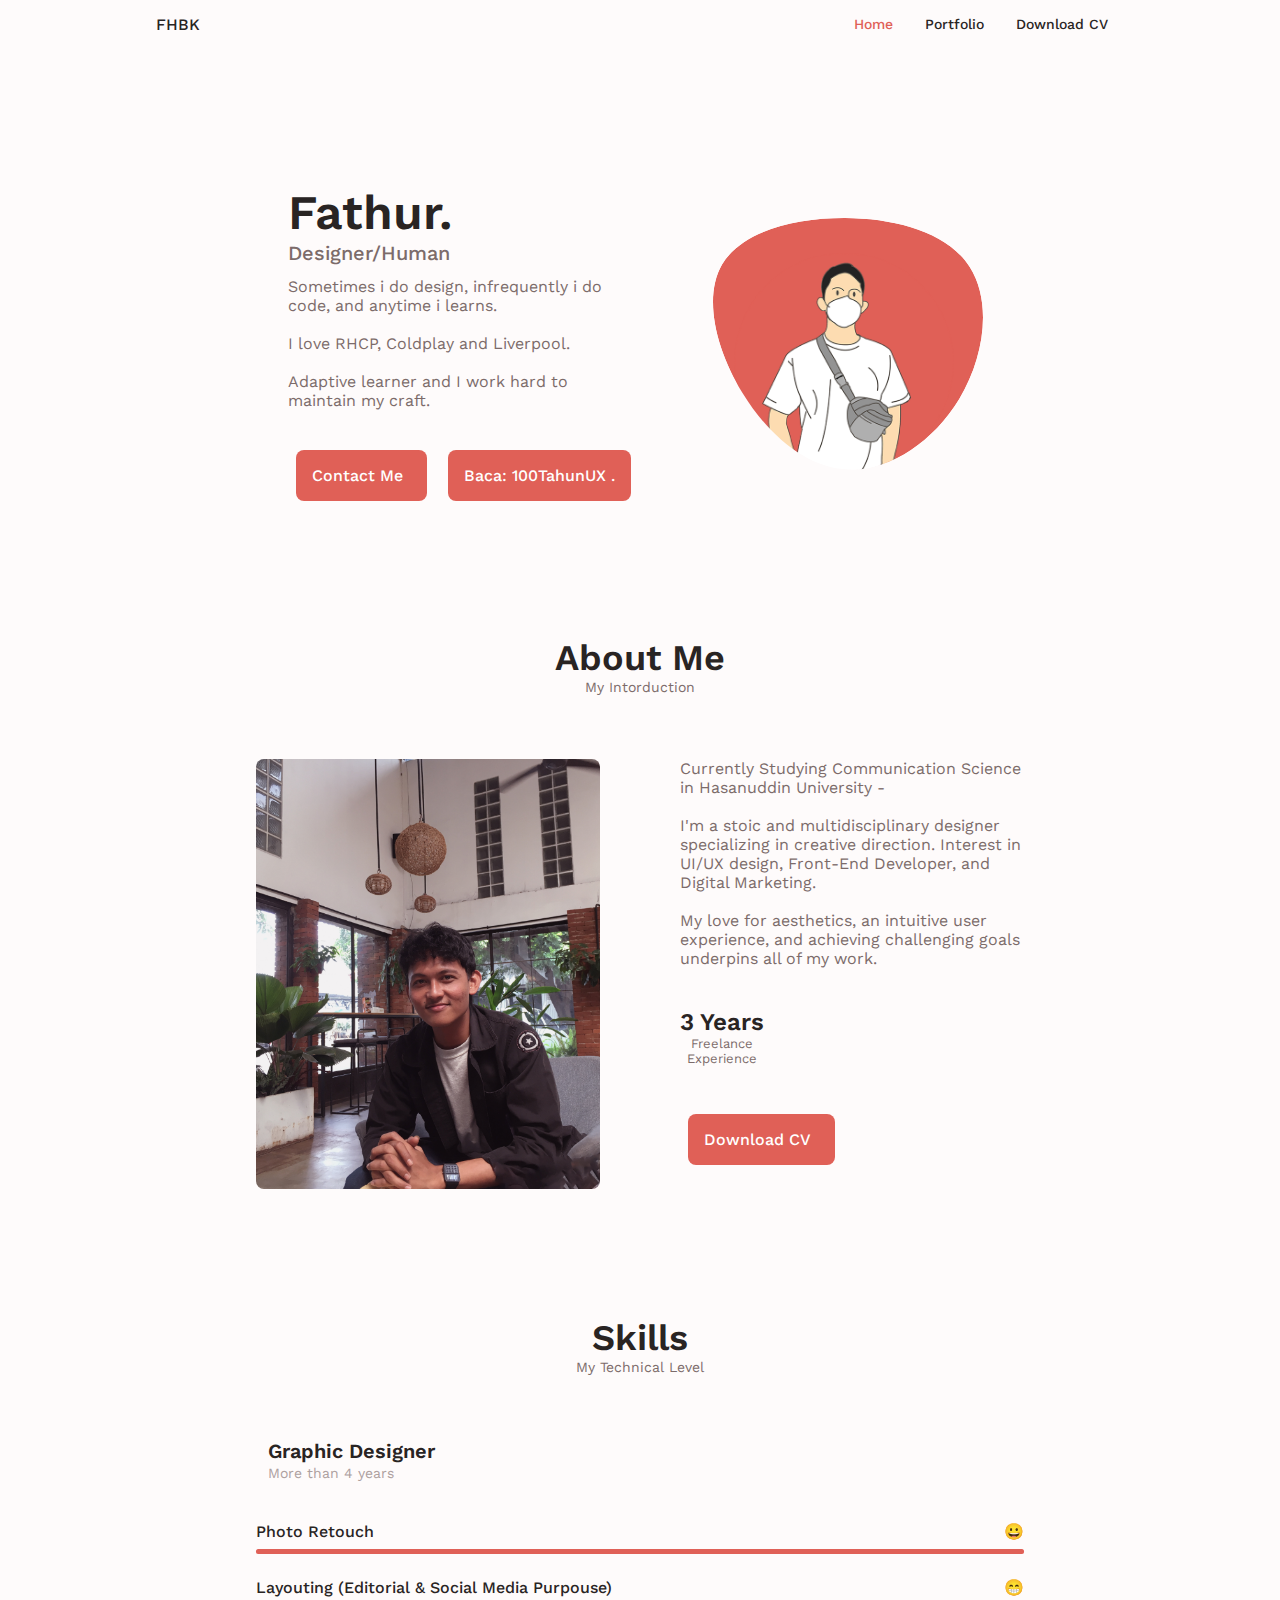
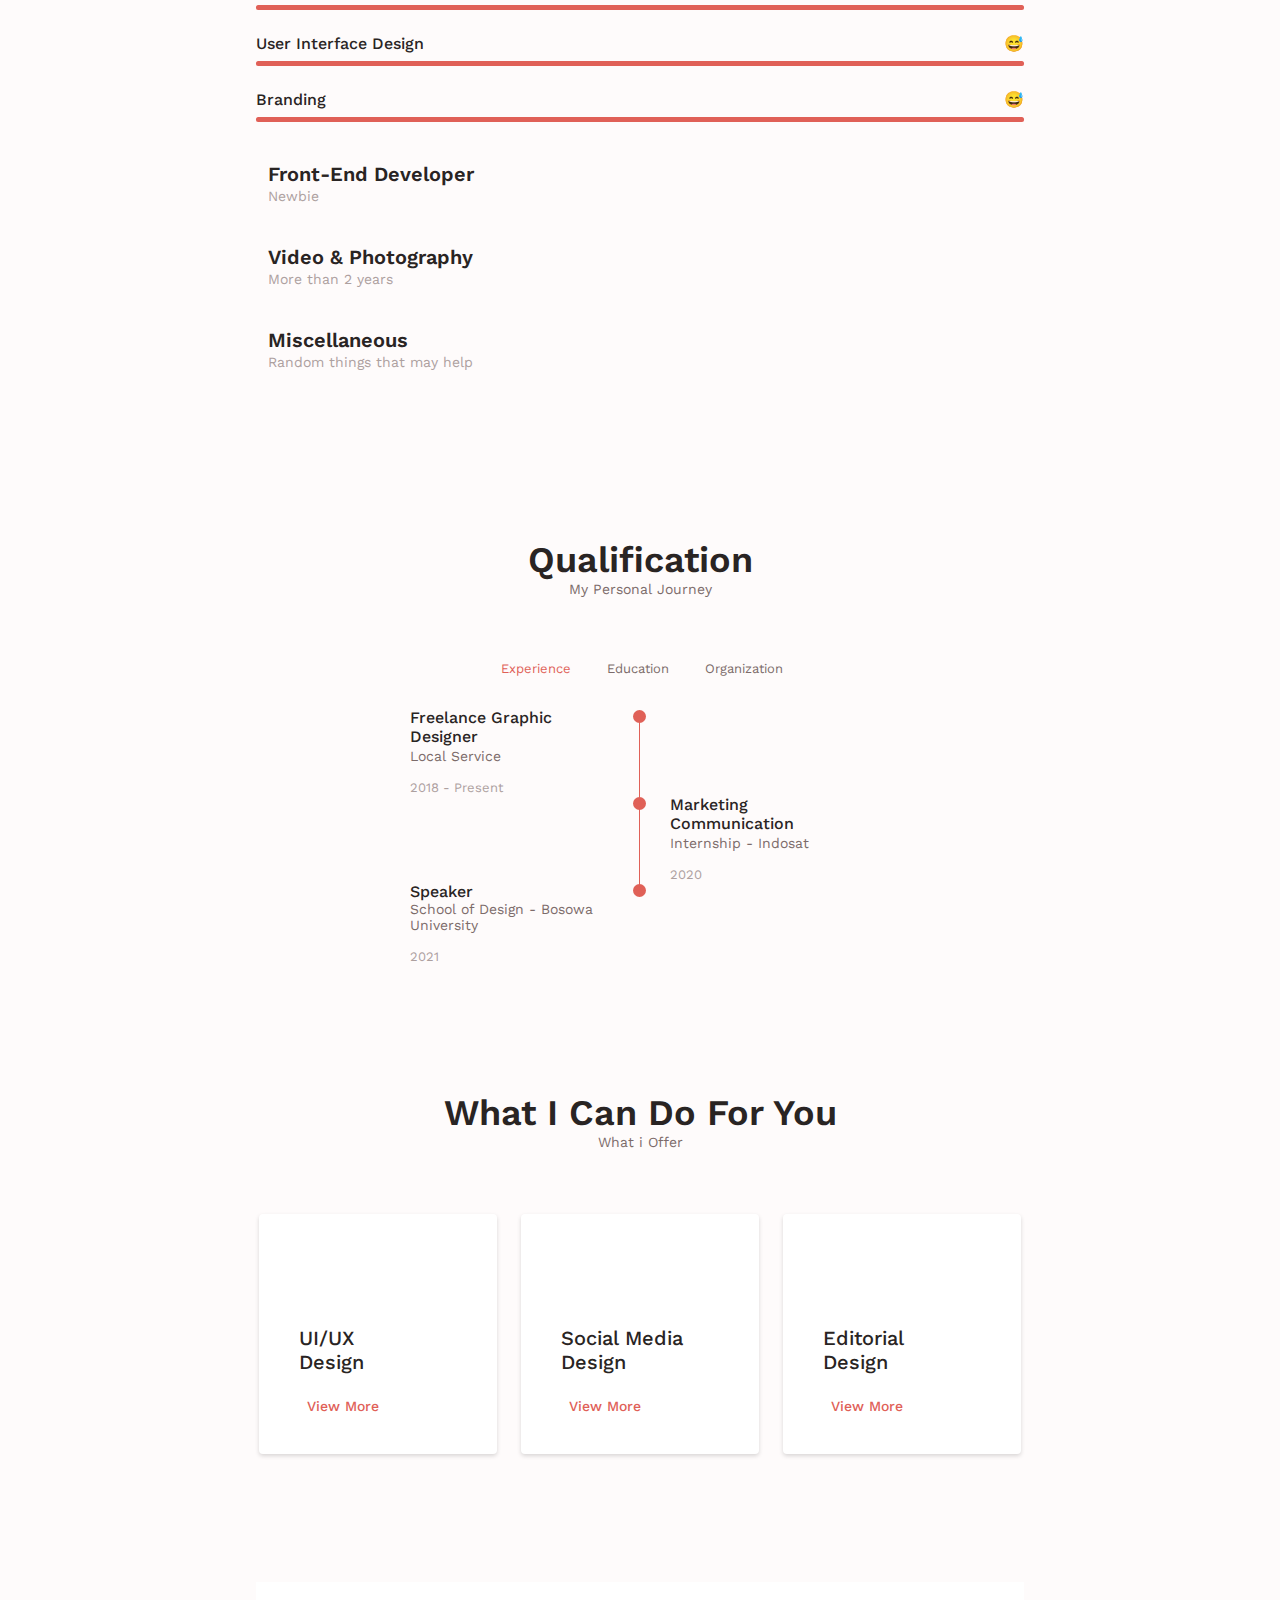
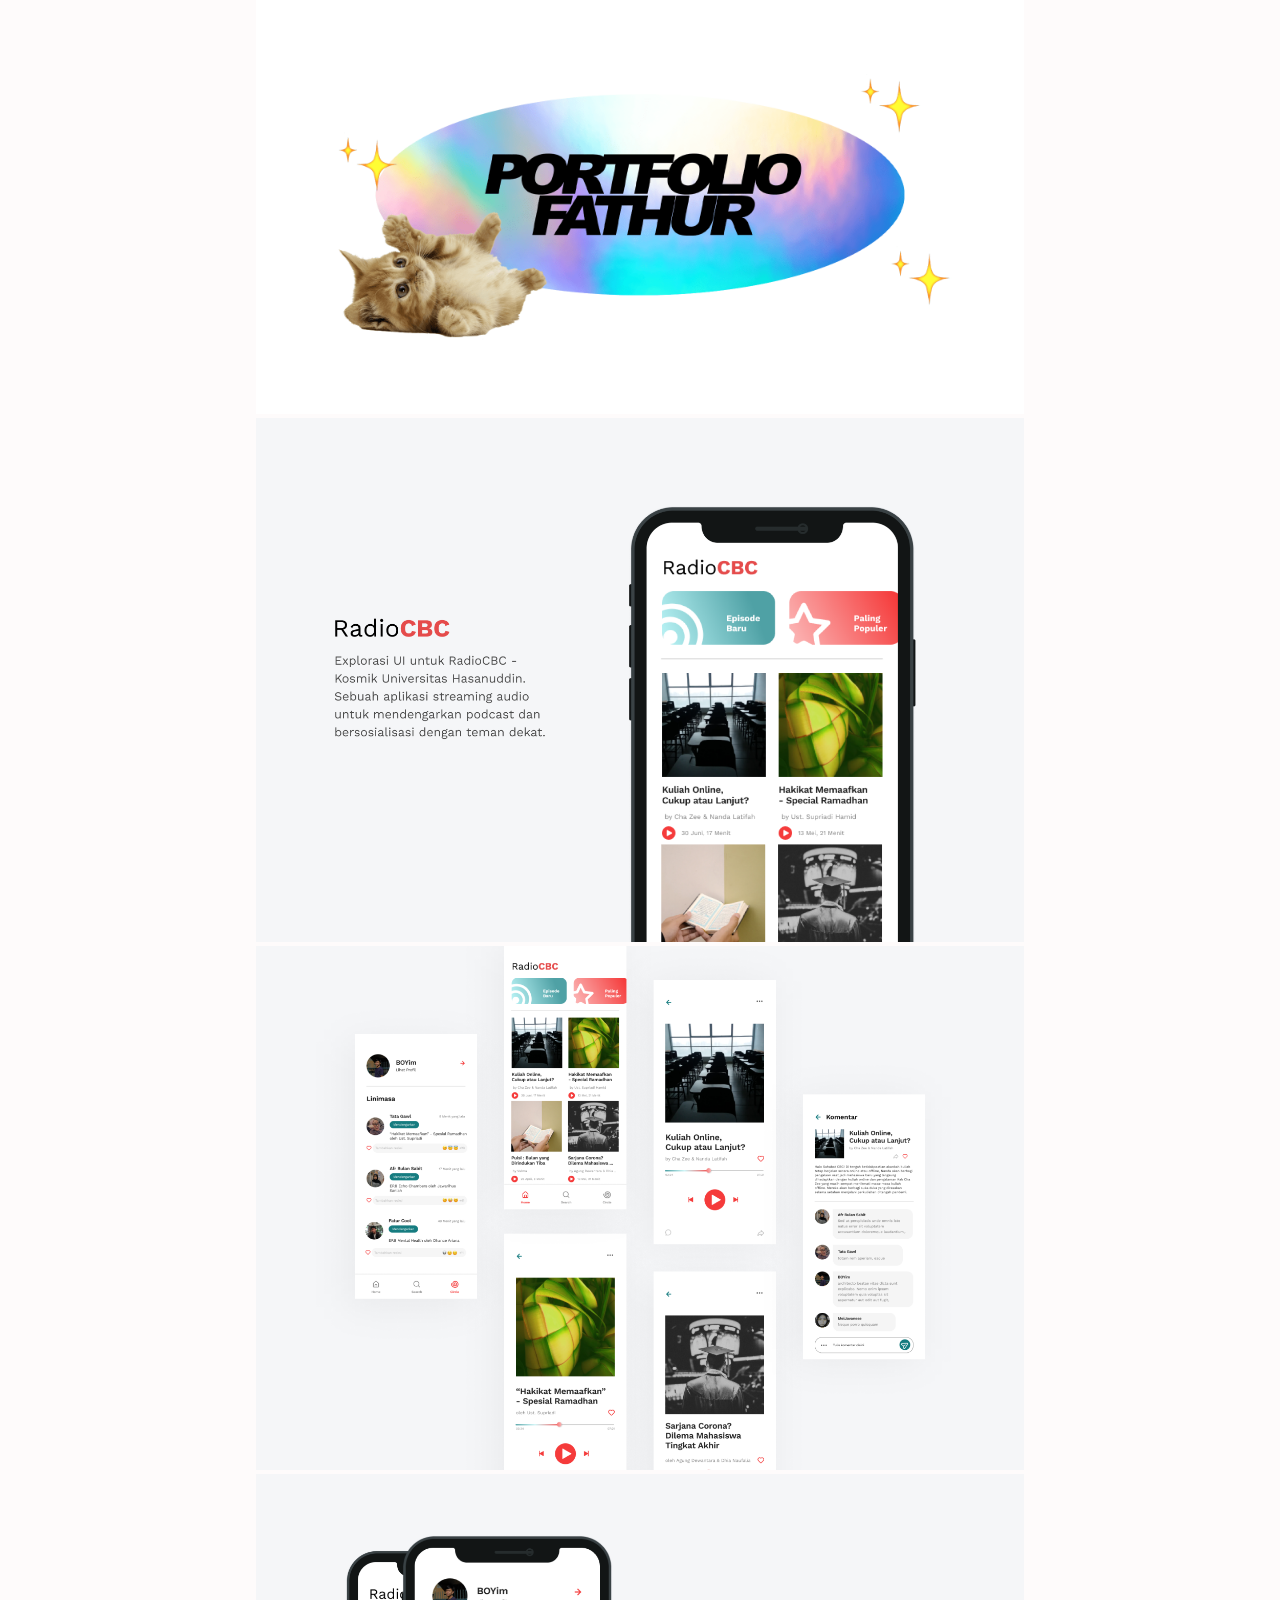
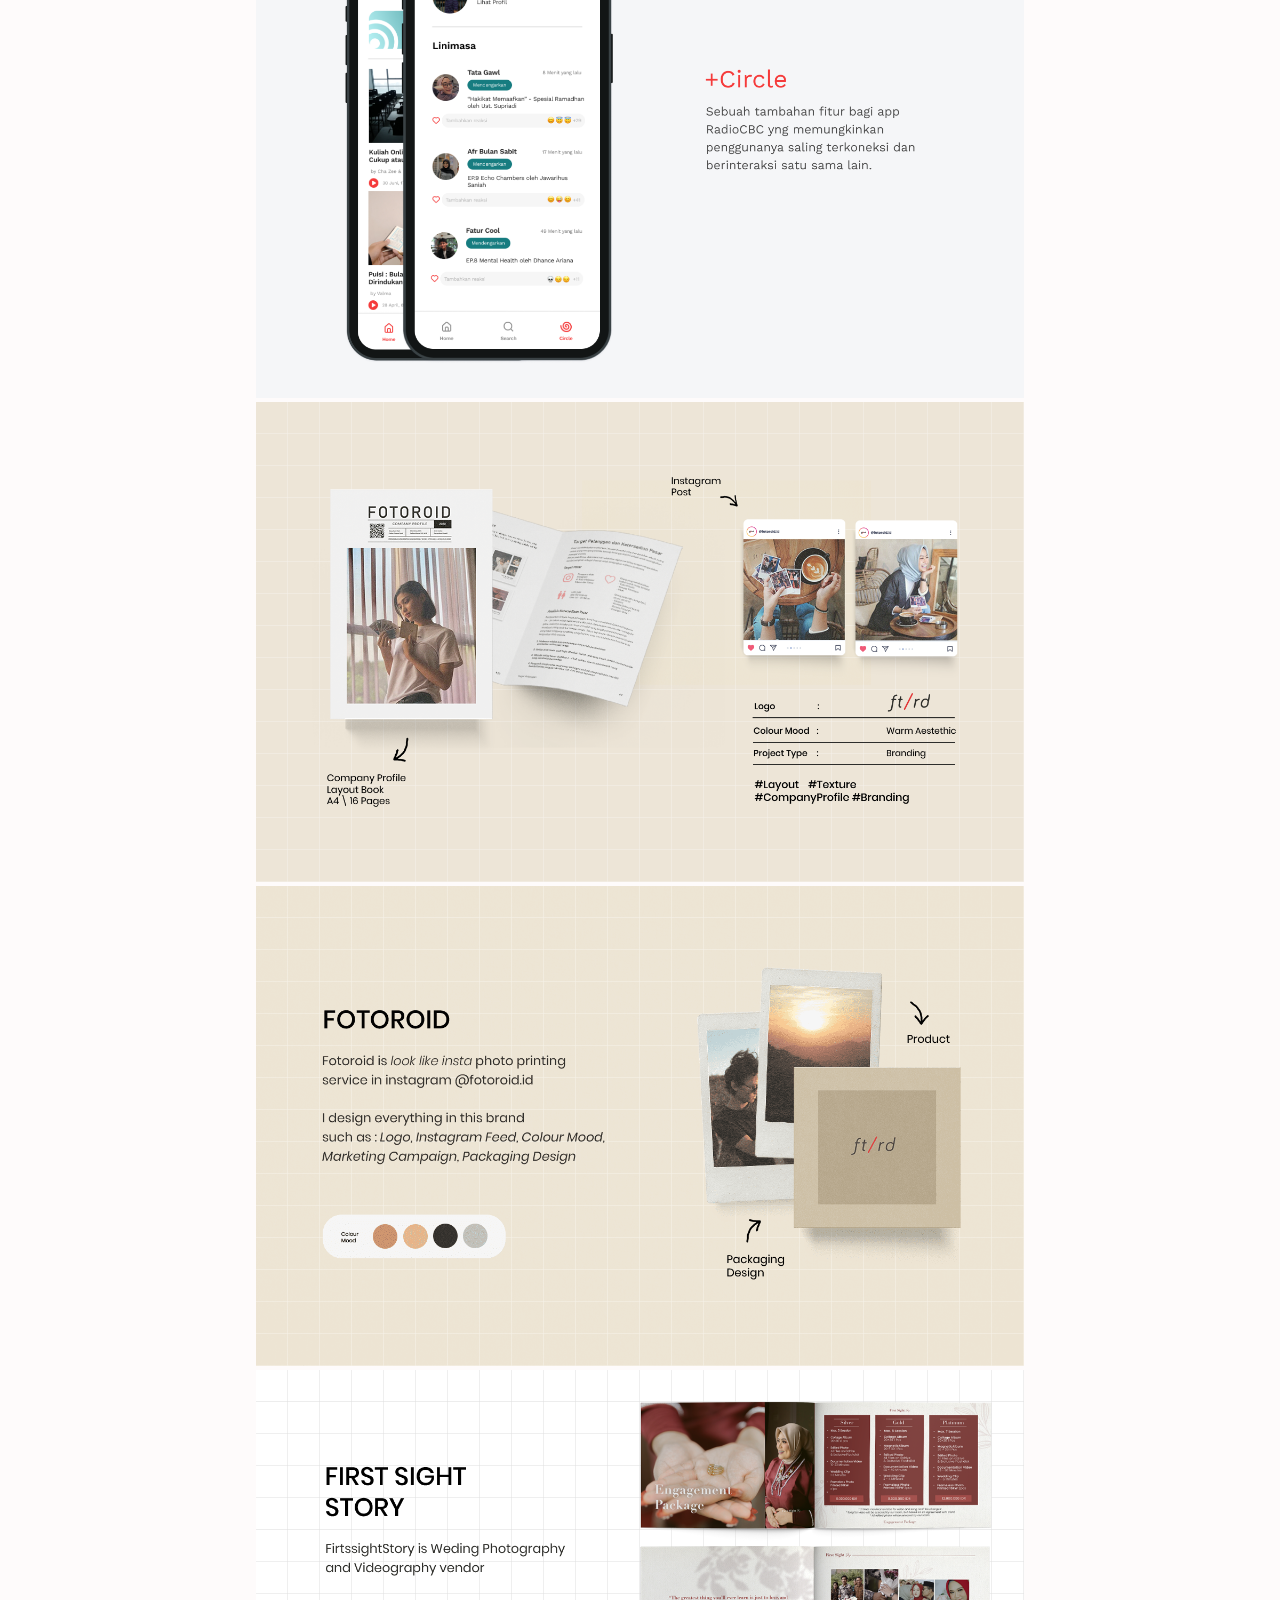
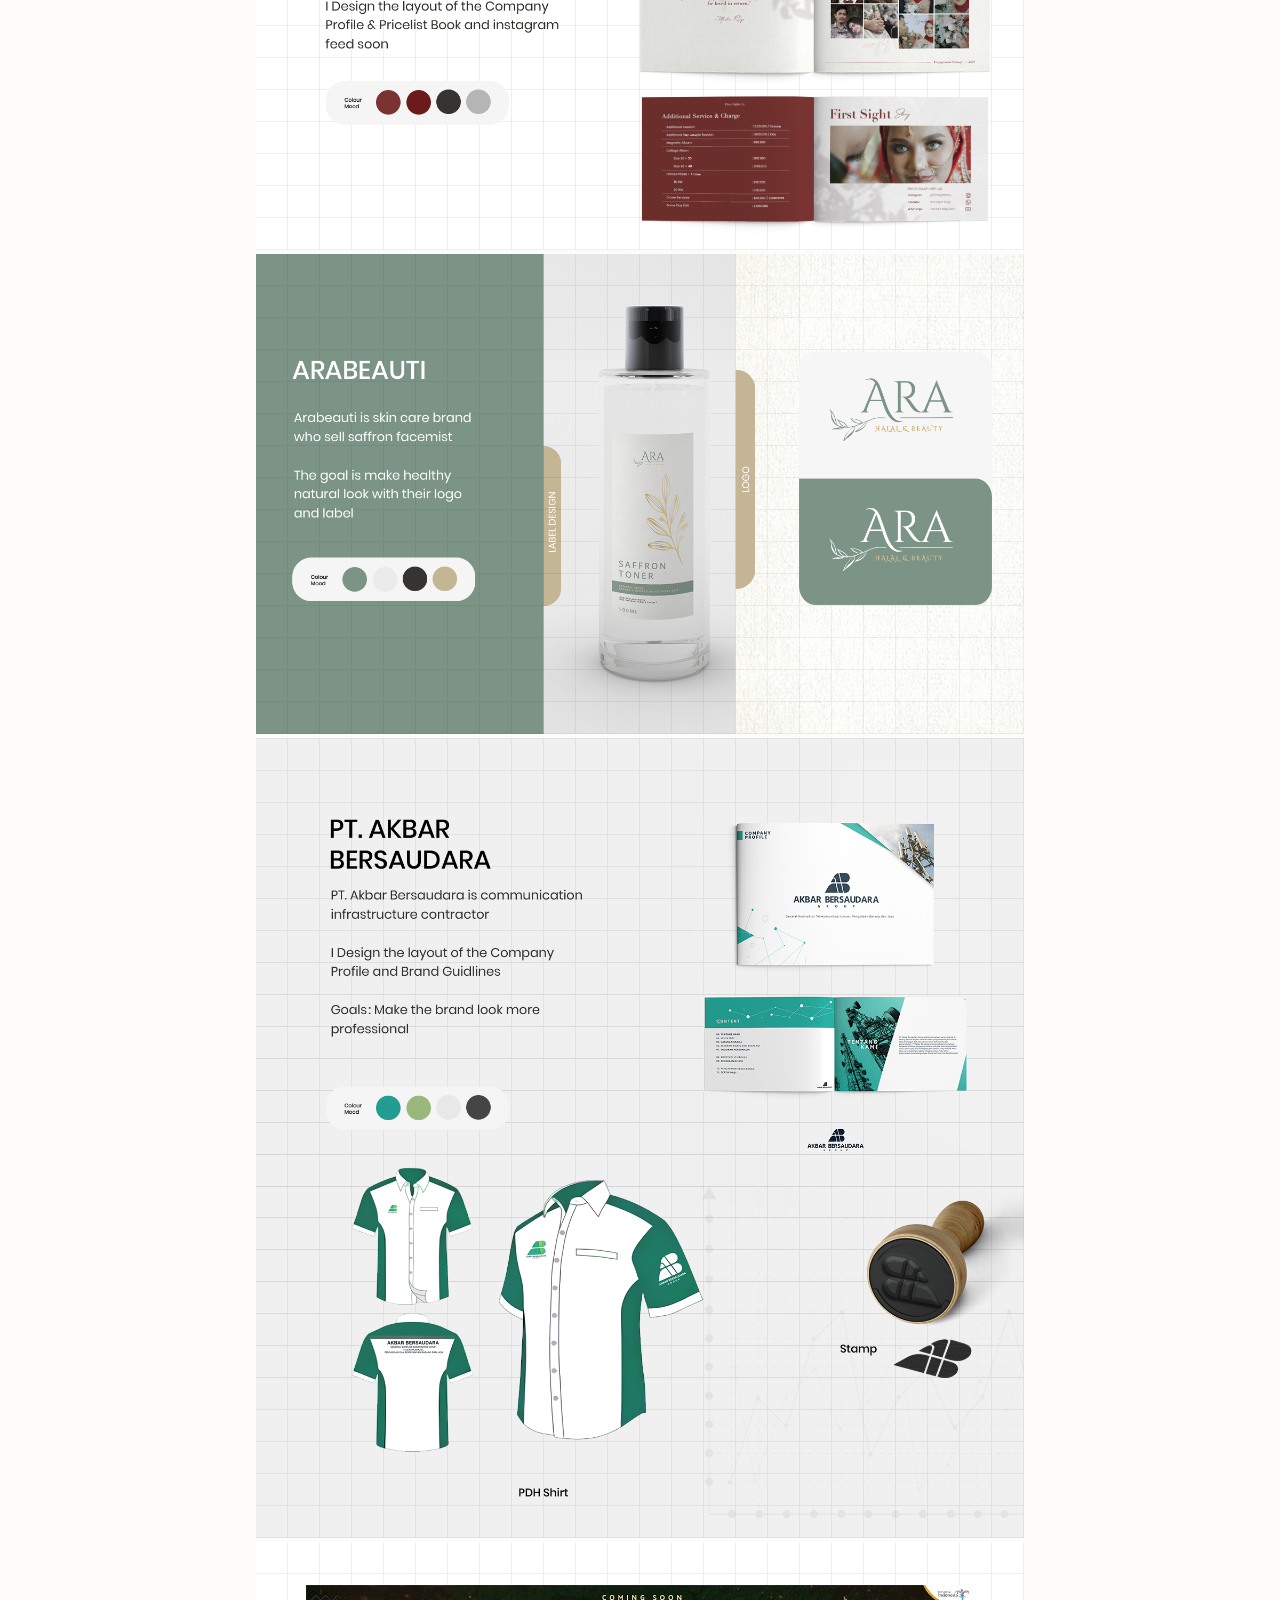
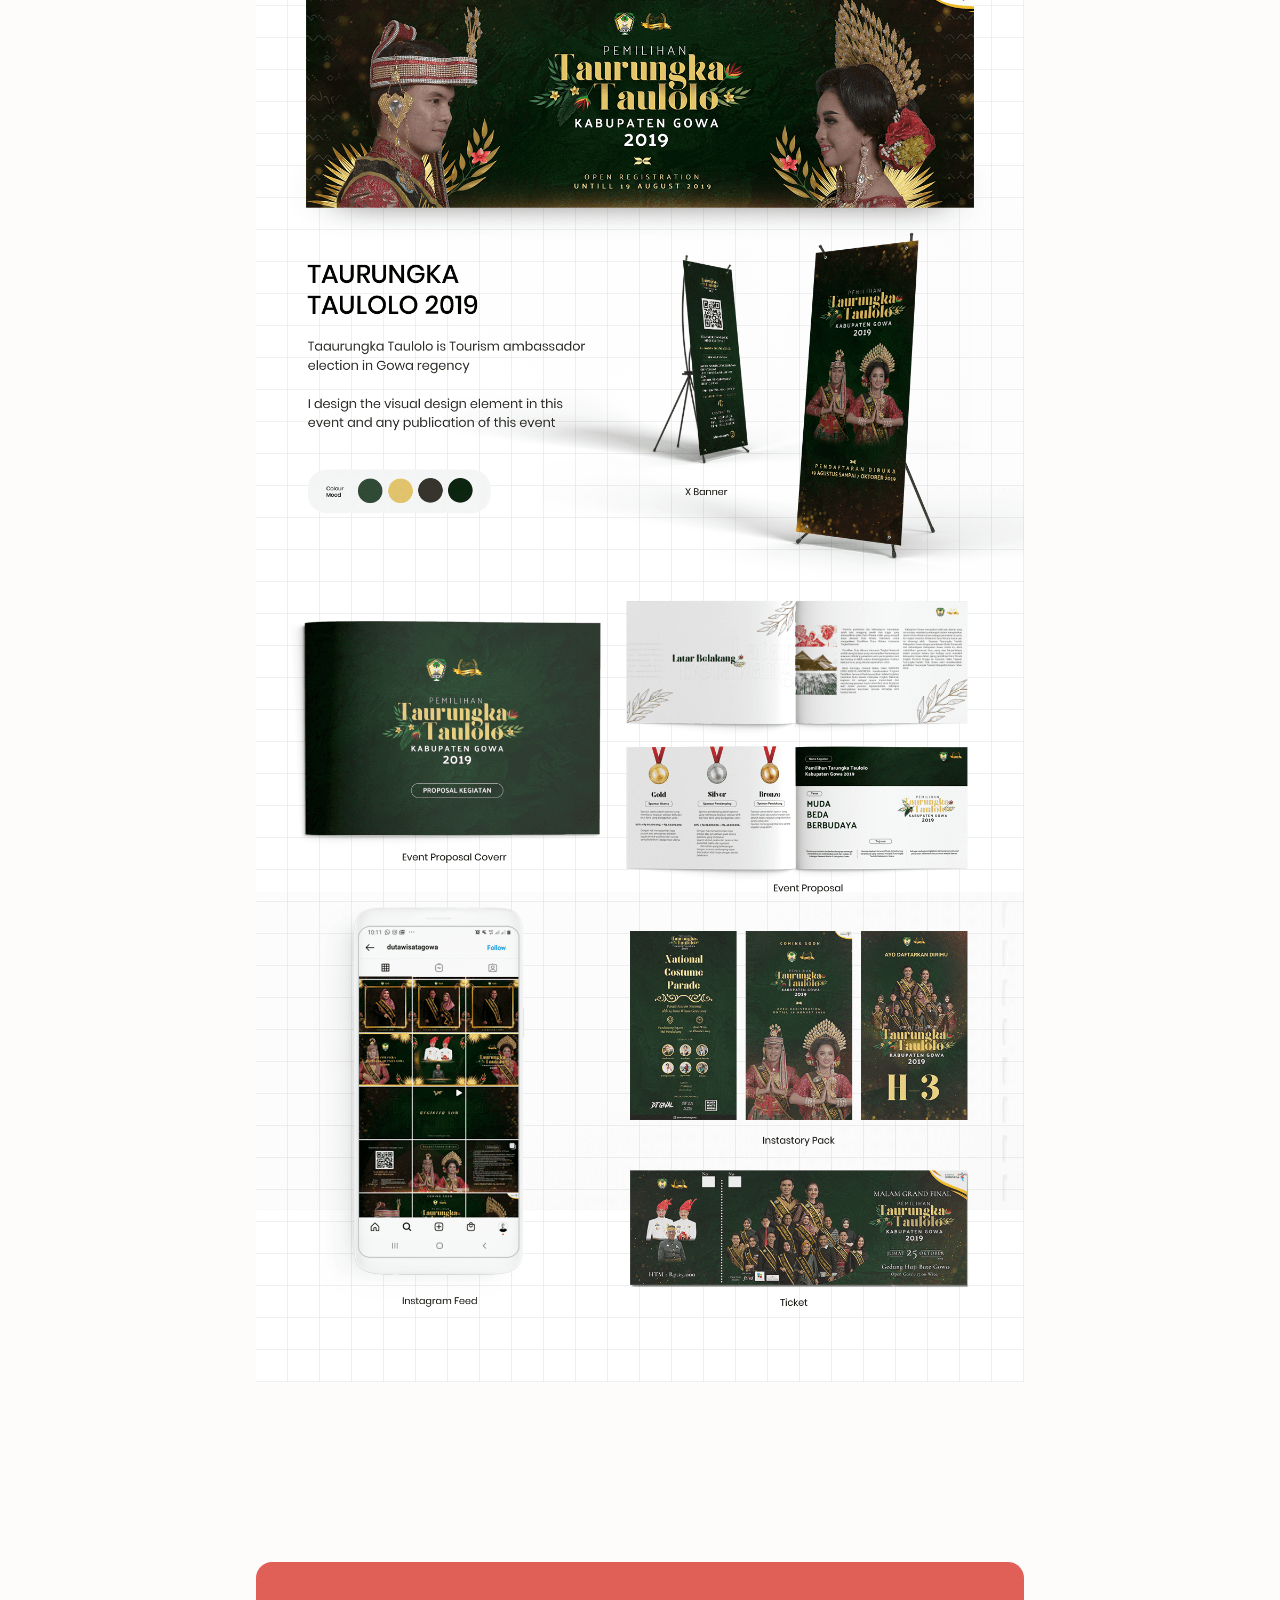
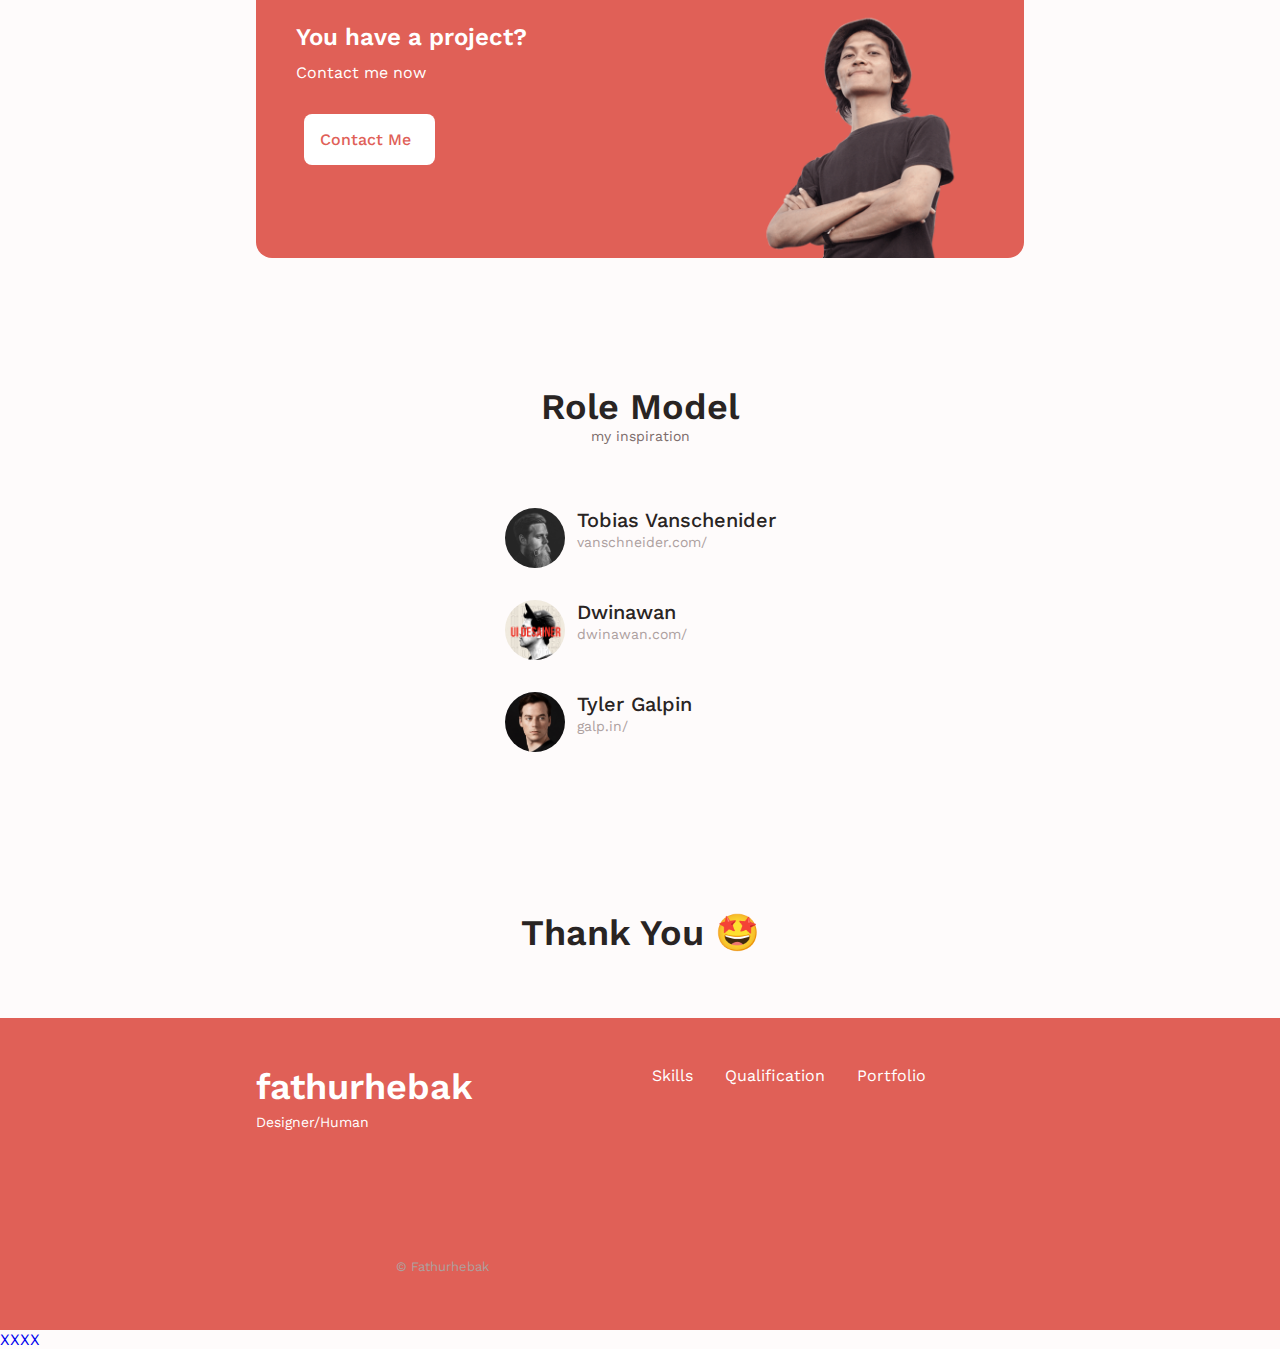
==== index.html @ 89d6dca4 "Update index.html" ====
<!DOCTYPE html>
    <html lang="en">
    <head>
        <meta charset="UTF-8">
        <meta name="viewport" content="width=device-width, initial-scale=1.0">
        <link rel="stylesheet" href="https://unicons.iconscout.com/release/v4.0.0/css/line.css">   
        <link rel="icon" href="assets/img/ico.png">
        <link rel="stylesheet" href="assets/css/styles.css">

        <title>fathur.</title>

        
    </head>
    <body>
        <header class="header" id="header">
            <nav class="nav container">
                <a href="#" class="nav__logo">FHBK</a>

                <div class="nav__menu" id="nav-menu">
                    <ul class="nav__list grid">
                        <li class="nav__item">
                            <a href="#home" class="nav__link active-link">
                                <i class="uil uil-estate nav__icon"></i> 
                                Home
                            </a>
                        </li>
                        <li class="nav__item">
                            <a href="#portfolio2" class="nav__link">
                                <i class="uil uil-user nav__icon"></i>
                                Portfolio
                            </a>
                        </li>

                       
                        <li class="nav__item">
                            <a download="" href="assets/pdf/CV-FathurFirmanSyeh-Designer.pdf" class="nav__link">
                                <i class="uil uil-file-alt nav__icon"></i>
                                Download CV
                            </a>
                        </li>
                     
                    </ul>
                    <i class="uil uil-times nav__close" id="nav-close"></i>
                </div>
                <div class="nav__btns">
                    <!-- Theme Change Button -->
                    <i class="uil uil-moon change-theme" id="theme-button"></i>

                <div class="nav__toggle" id="nav-toggle">
                    <i class="uil uil-apps"></i>
                </div>
            </div>
            </nav>
        </header>

        <!--==================== MAIN ====================-->
        <main class="main">
            <!--==================== HOME ====================-->
            <section class="home section" id="home">
                <div class="home__container container grid">
                    <div class="home__content grid"> 
                        <div class="home__social">
                        <a href="https://www.instagram.com/fathurhbk/" target="_blank" class="home__social-icon">
                            <i class="uil uil-instagram"></i>

                        </a>

                        <a href="https://wasap.at/XheZH1" target="_blank" class="home__social-icon">
                            <i class="uil uil-whatsapp"></i>
                        </a>

                        <a href="https://www.behance.net/fathurhebak" target="_blank" class="home__social-icon">
                            <i class="uil uil-behance"></i>
                        </a>

                        </div>
                

                        <div class="home__img">
                        <svg class="home__blob" viewBox="0 0 200 187" xmlns="http://www.w3.org/2000/svg" xmlns:xlink="http://www.w3.org/1999/xlink">
                            <mask id="mask0" mask-type="alpha">
                                <path d="M190.312 36.4879C206.582 62.1187 201.309 102.826 182.328 134.186C163.346 165.547 
                                130.807 187.559 100.226 186.353C69.6454 185.297 41.0228 161.023 21.7403 129.362C2.45775 
                                97.8511 -7.48481 59.1033 6.67581 34.5279C20.9871 10.1032 59.7028 -0.149132 97.9666 
                                0.00163737C136.23 0.303176 174.193 10.857 190.312 36.4879Z"/>
                            </mask>
                            <g mask="url(#mask0)">
                                <path d="M190.312 36.4879C206.582 62.1187 201.309 102.826 182.328 134.186C163.346 
                                165.547 130.807 187.559 100.226 186.353C69.6454 185.297 41.0228 161.023 21.7403 
                                129.362C2.45775 97.8511 -7.48481 59.1033 6.67581 34.5279C20.9871 10.1032 59.7028 
                                -0.149132 97.9666 0.00163737C136.23 0.303176 174.193 10.857 190.312 36.4879Z"/>
                                <image class="home__blob-img" x='12' y='22' xlink:href="assets/img/perfil.png"/>
                            </g>

                            
                        </svg>

                
                        
                        </div>

                    <div class="home__data">
                        <h1 class="home__title">Fathur.</h1>
                        <h3 class="home__subtitle">Designer/Human
                        
                        </h3>
                        <p class="home__description">
                            Sometimes i do design, infrequently i do code, and anytime i learns.
                            <br> <br> I love RHCP, Coldplay and Liverpool.
                           <br> <br> Adaptive learner and I work hard to maintain my craft. 
                        </p>
                        <a href="https://wasap.at/XheZH1" target="_blank" class="button button--flex">
                           Contact Me  <i class="uil uil-message button__icon"></i>
                        </a>
                        <a href="100TahunUX.html" target="_blank" class="button button--flex">
                            Baca: 100TahunUX  .<i class="uil uil-book-open"></i>
                         </a>
                    </div>

                    <div class="home__scroll">
                        <a href="#about" class="home__scroll-button button--flex">
                            <i class="uil uil-mouse-alt home__scroll-scroll-mouse"></i>
                            <span class="home__scroll-name">Scroll Down</span>
                            <i class="uil uil-arrow-down home__scroll-arrow"></i>
                        </a>
                    </div>

                </div>
                </div>
            </section>

            <!--==================== ABOUT ====================-->
            <section class="about section" id="about">
                <h2 class="section__title">About Me</h2>
                <span class="section__subtitle">My Intorduction</span>
<div class="about__container container grid">
    <img src="assets/img/about.jpg" alt="" class="about__img">

    <div class="about__data">
        <p class="about__description">Currently Studying Communication Science in Hasanuddin University
            - <br><br>
            I'm a stoic and multidisciplinary designer specializing in creative direction. Interest in UI/UX design, Front-End Developer, and Digital Marketing. 
              <br>  <br>My love for aesthetics, an intuitive user experience, and achieving challenging goals underpins all of my work.
        </p>
    <div class="about__info">
        <div>
            <span class="about__info-title">3 Years</span>
            <span class="about__info-name">Freelance <br> Experience</span>
        </div>

        
       

    </div>

    <div class="about__buttons">
        <a download="" href="assets/pdf/CV-FathurFirmanSyeh-Designer.Pdf" class="button button--flex">
        Download CV <i class="uil uil-download-alt button__icon"></i>
        </a>
    </div>
    
    </div> 
</div>
        
            </section>

            <!--==================== SKILLS ====================-->
            <section class="skills section" id="skills">
                <h2 class="section__title">Skills</h2>
                <span class="section__subtitle">My Technical Level</span>
                
                <div class="skills__container container grid">
                    <div>
                        <!-- SKIL1 -->
                        <div class="skills__content skills__open">
                            <div class="skills__header">
                                <i class="uil uil-image-edit skills__icon"></i>

                                <div>
                                    <h1 class="skills__title">Graphic Designer</h1>
                                    <span class="skills__subtitle">More than 4 years</span>
                                </div>

                                <i class="uil uil-angle-down skills__arrow"></i>
                            </div>

                            <div class="skills__list grid">
                                <div class="skills__data">
                                    <div class="skills__titles">
                                        <h3 class="skills__name">Photo Retouch</h3>
                                        <span class="skills__number">😀</span>
                                    </div>
                                    <div class="skills__bar">
                                        <span class="skills__percentage skills__html"></span>
                                    </div>
                                </div>

                                <div class="skills__data">
                                    <div class="skills__titles">
                                        <h3 class="skills__name">Layouting (Editorial & Social Media Purpouse)</h3>
                                        <span class="skills__number">😁</span>
                                    </div>
                                    <div class="skills__bar">
                                        <span class="skills__percentage skills__js"></span>
                                    </div>
                                </div>

                                <div class="skills__data">
                                    <div class="skills__titles">
                                        <h3 class="skills__name">User Interface Design</h3>
                                        <span class="skills__number">😅</span>
                                    </div>
                                    <div class="skills__bar">
                                        <span class="skills__percentage skills__react"></span>
                                    </div>
                                </div>

                                <div class="skills__data">
                                    <div class="skills__titles">
                                        <h3 class="skills__name">Branding</h3>
                                        <span class="skills__number">😅</span>
                                    </div>
                                    <div class="skills__bar">
                                        <span class="skills__percentage skills__react"></span>
                                    </div>
                                </div>
                            </div>
                        </div>

                        <!-- SKIL2 -->
                        <div class="skills__content skills__close">
                            <div class="skills__header">
                                <i class="uil uil-brackets-curly skills__icon"></i>

                                <div>
                                    <h1 class="skills__title">Front-End Developer</h1>
                                    <span class="skills__subtitle">Newbie</span>
                                </div>

                                <i class="uil uil-angle-down skills__arrow"></i>
                            </div>

                            <div class="skills__list grid">
                                <div class="skills__data">
                                    <div class="skills__titles">
                                        <h3 class="skills__name">Basic HTML</h3>
                                        <span class="skills__number">😍</span>
                                    </div>
                                    <div class="skills__bar">
                                        <span class="skills__percentage skills__html"></span>
                                    </div>
                                </div>

                                <div class="skills__data">
                                    <div class="skills__titles">
                                        <h3 class="skills__name">Basic CSS</h3>
                                        <span class="skills__number">😉</span>
                                    </div>
                                    <div class="skills__bar">
                                        <span class="skills__percentage skills__js"></span>
                                    </div>
                                </div>

                                <div class="skills__data">
                                    <div class="skills__titles">
                                        <h3 class="skills__name">JavaScript</h3>
                                        <span class="skills__number">😫</span>
                                    </div>
                                    <div class="skills__bar">
                                        <span class="skills__percentage skills__react"></span>
                                    </div>
                                </div>
                            </div>
                        </div>

                        <!-- SKIL3 -->
                        <div class="skills__content skills__close">
                            <div class="skills__header">
                                <i class="uil uil-video skills__icon"></i>

                                <div>
                                    <h1 class="skills__title">Video & Photography</h1>
                                    <span class="skills__subtitle">More than 2 years</span>
                                </div>

                                <i class="uil uil-angle-down skills__arrow"></i>
                            </div>

                            <div class="skills__list grid">
                                <div class="skills__data">
                                    <div class="skills__titles">
                                        <h3 class="skills__name">Take a Good Image & Video</h3>
                                        <span class="skills__number">😉</span>
                                    </div>
                                    <div class="skills__bar">
                                        <span class="skills__percentage skills__html"></span>
                                    </div>
                                </div>

                                <div class="skills__data">
                                    <div class="skills__titles">
                                        <h3 class="skills__name">Video Editing</h3>
                                        <span class="skills__number">😏</span>
                                    </div>
                                    <div class="skills__bar">
                                        <span class="skills__percentage skills__js"></span>
                                    </div>
                                </div>

                               
                            </div>
                        </div>

                        <!-- SKIL4 -->
                        <div class="skills__content skills__close">
                            <div class="skills__header">
                                <i class="uil uil-bullseye skills__icon"></i>

                                <div>
                                    <h1 class="skills__title">Miscellaneous</h1>
                                    <span class="skills__subtitle">Random things that may help</span>
                                </div>

                                <i class="uil uil-angle-down skills__arrow"></i>
                            </div>

                            <div class="skills__list grid">
                                <div class="skills__data">
                                    <div class="skills__titles">
                                        <h3 class="skills__name">I can work in collaborative web-app ( Figma, Pitch, Google Workspace )</h3>
                                        <span class="skills__number">🤩</span>
                                    </div>
                                    <div class="skills__bar">
                                        <span class="skills__percentage skills__html"></span>
                                    </div>
                                </div>

                                <div class="skills__data">
                                    <div class="skills__titles">
                                        <h3 class="skills__name">I can do Facebook & Instagram Ads</h3>
                                        <span class="skills__number">🤑</span>
                                    </div>
                                    <div class="skills__bar">
                                        <span class="skills__percentage skills__js"></span>
                                    </div>
                                </div>

                                <div class="skills__data">
                                    <div class="skills__titles">
                                        <h3 class="skills__name">I can work in a team </h3>
                                        <span class="skills__number">😬</span>
                                    </div>
                                    <div class="skills__bar">
                                        <span class="skills__percentage skills__react"></span>
                                    </div>
                                </div>
                            </div>
                        </div>
                        <!-- endskil -->
                    </div>
                </div>
            </section>

            <!--==================== QUALIFICATION ====================-->
            <section class="qualification section" id="qualification">
                <h2 class="section__title">Qualification</h2>
                <span class="section__subtitle">My Personal Journey</span>

                <div class="qualification__container container">
                    <div class="qualification__tabs">
                        <div class="qualification__button button--flex qualification__active" data-target='#work'>
                            <i class="uil uil-smile-beam qualification__icon"></i>
                            Experience
                        </div>

                        <div class="qualification__button button--flex" data-target='#education'>
                            <i class="uil uil-graduation-cap qualification__icon"></i>
                            Education
                        </div>

                        <div class="qualification__button button--flex" data-target='#organization'>
                            <i class="uil uil-users-alt qualification__icon"></i>
                            Organization
                        </div> 
                    </div>
                    <div class="qualification__section">
                        <!-- QUALIFICATION CONTENT 1 -->
                        <div class="qualification__content qualification__active" data-content id="work">
                            <!-- QUALIFICATION 1 -->
                            <div class="qualification__data">
                                <div>
                                    <h3 class="qualification__title">Freelance Graphic Designer</h3>
                                    <span class="qualification__subtitle">Local Service</span>
                                    <div class="qualification__calendar">
                                        <i class="uil uil-schedule"></i>
                                        2018 - Present
                                    </div>
                                </div>

                                <div>
                                    <span class="qualification__rounder"></span>
                                    <span class="qualification__line"></span>
                                </div>
                            </div>
                            <!-- QUALIFICATION 2 -->
                            <div class="qualification__data">
                                <div></div>

                                <div>
                                    <span class="qualification__rounder"></span>
                                    <span class="qualification__line"></span>
                                </div>

                                <div>
                                    <h3 class="qualification__title">Marketing Communication</h3>
                                    <span class="qualification__subtitle">Internship - Indosat</span>
                                    <div class="qualification__calendar">
                                        <i class="uil uil-schedule"></i>
                                        2020
                                    </div>
                                </div>

                               
                            </div>
                               <!-- QUALIFICATION 3 -->
                               <div class="qualification__data">
                                <div>
                                    <h3 class="qualification__title">Speaker</h3>
                                    <span class="qualification__subtitle">School of Design - Bosowa University</span>
                                    <div class="qualification__calendar">
                                        <i class="uil uil-schedule"></i>
                                        2021
                                    </div>
                                </div>

                                
                                <div>
                                    <span class="qualification__rounder"></span>
                                    <!-- <span class="qualification__line"></span> -->
                                </div>

                               
                            </div>
                        </div>

                         <!-- QUALIFICATION CONTENT 2 -->
                         <div class="qualification__content" data-content id="education">
                            <!-- QUALIFICATION 1 -->
                            <div class="qualification__data">
                                <div>
                                    <h3 class="qualification__title">SMA IMMIM Putra Makassar</h3>
                                    <span class="qualification__subtitle">High School</span>
                                    <div class="qualification__calendar">
                                        <i class="uil uil-schedule"></i>
                                        2014-2017
                                    </div>
                                </div>

                                <div>
                                    <span class="qualification__rounder"></span>
                                    <span class="qualification__line"></span>
                                </div>
                            </div>
                            <!-- QUALIFICATION 2 -->
                            <div class="qualification__data">
                                <div></div>
                                <div>
                                    <span class="qualification__rounder"></span>
                                    <span class="qualification__line"></span>
                                </div>

                                <div>
                                    <h3 class="qualification__title">Polimedia Makassar</h3>
                                    <span class="qualification__subtitle">Graphic Design Studies</span>
                                    <div class="qualification__calendar">
                                        <i class="uil uil-schedule"></i>
                                        2017-2018
                                    </div>
                                </div>

                               
                            </div>
                                <!-- QUALIFICATION 3 -->
                                <div class="qualification__data">
                                    
                                    <div>
                                        <h3 class="qualification__title">Hasanuddin University</h3>
                                        <span class="qualification__subtitle">Communication Studies</span>
                                        <div class="qualification__calendar">
                                            <i class="uil uil-schedule"></i>
                                            2018 - Present
                                        </div>
                                    </div>

                                    <div>
                                        <span class="qualification__rounder"></span>
                                        <!-- <span class="qualification__line"></span> -->
                                    </div>
    
                                   
                                </div>
                        </div>

                         <!-- QUALIFICATION CONTENT 3 -->
                         <div class="qualification__content" data-content id="organization">
                            <!-- QUALIFICATION 1 -->
                            <div class="qualification__data">
                                <div>
                                    <h3 class="qualification__title">Sekretaris</h3>
                                    <span class="qualification__subtitle">Ikatan Santri Pesantren IMMIM (Osis)</span>
                                    <div class="qualification__calendar">
                                        <i class="uil uil-schedule"></i>
                                        2016 - 2017
                                    </div>
                                </div>

                                <div>
                                    <span class="qualification__rounder"></span>
                                    <span class="qualification__line"></span>
                                </div>
                            </div>
                            <!-- QUALIFICATION 2 -->
                            <div class="qualification__data">
                                <div></div>
                                <div>
                                    <span class="qualification__rounder"></span>
                                    <!-- <span class="qualification__line"></span> -->
                                </div>

                                <div>
                                    <h3 class="qualification__title">Wakil Ketua Umum</h3>
                                    <span class="qualification__subtitle">Korps Mahasiswa Ilmu Komunikasi - Fisip Unhas</span>
                                    <div class="qualification__calendar">
                                        <i class="uil uil-schedule"></i>
                                        2021 - Present
                                    </div>
                                </div>

                               
                            </div>
                       
                        </div>
                    </div>
                </div>

            </section>

            <!--==================== SERVICES ====================-->
            <section class="services section" id="services">
                <h2 class="section__title">What I Can Do For You</h2>
                <span class="section__subtitle">What i Offer</span>

                <div class="services__container container grid">
                    <!-- SERVICES1 -->
                    <div class="services__content">
                        <div>
                            <i class="uil uil-web-grid services__icon"></i>
                            <h3 class="services__title">UI/UX <br> Design</h3> 
                        </div>

                        <span class="button button--flex button--small button--link services__button">
                            View More
                            <i class="uil uil-angle-double-right button__icon"></i>
                        </span>

                        <div class="services__modal">
                            <div class="services__modal-content">
                                <h4 class="services__modal-title">UI/UX <br> Designer</h4>
                                <i class="uil uil-times services__modal-close"></i>


                                <ul class="services__modal-services grid">
                                    <li class="services__modal-service">
                                        <i class="uil uil-check-circle services__modal-icon"></i>
                                        <p>I develop user interface</p>
                                    </li>

                                    <li class="services__modal-service">
                                        <i class="uil uil-check-circle services__modal-icon"></i>
                                        <p>Web page developement.</p>
                                    </li>

                                    <li class="services__modal-service">
                                        <i class="uil uil-check-circle services__modal-icon"></i>
                                        <p>I create ux element interactions.</p>
                                    </li>

                                    <li class="services__modal-service">
                                        <i class="uil uil-check-circle services__modal-icon"></i>
                                        <p>I position tour company brand</p>
                                    </li>
                                </ul>
                            </div>
                        </div>
                    </div>

                    <!-- SERVICES3 -->
                    <div class="services__content">
                        <div>
                            <i class="uil uil-object-group services__icon"></i>
                            <h3 class="services__title">Social Media<br>Design</h3> 
                        </div>

                        <span class="button button--flex button--small button--link services__button">
                            View More
                            <i class="uil uil-angle-double-right button__icon"></i>
                        </span>

                        <div class="services__modal">
                            <div class="services__modal-content">
                                <h4 class="services__modal-title">Social Media <br> Content Design</h4>
                                <i class="uil uil-times services__modal-close"></i>


                                <ul class="services__modal-services grid">
                                    <li class="services__modal-service">
                                        <i class="uil uil-check-circle services__modal-icon"></i>
                                        <p>I develop user interface</p>
                                    </li>

                                    <li class="services__modal-service">
                                        <i class="uil uil-check-circle services__modal-icon"></i>
                                        <p>Web page developement.</p>
                                    </li>

                                    <li class="services__modal-service">
                                        <i class="uil uil-check-circle services__modal-icon"></i>
                                        <p>I create ux element interactions.</p>
                                    </li>

                                    <li class="services__modal-service">
                                        <i class="uil uil-check-circle services__modal-icon"></i>
                                        <p>I position tour company brand</p>
                                    </li>
                                </ul>
                            </div>
                        </div>
                    </div>

                    <!-- SERVICES2 -->
                    <div class="services__content">
                        <div>
                            
                            <i class="uil uil-book-open services__icon"></i>
                            <h3 class="services__title">Editorial <br> Design</h3> 
                        </div>

                        <span class="button button--flex button--small button--link services__button">
                            View More
                            <i class="uil uil-angle-double-right button__icon"></i>
                            
                        </span>

                        <div class="services__modal">
                            <div class="services__modal-content">
                                <h4 class="services__modal-title">Editorial <br> Design</h4>
                                <i class="uil uil-times services__modal-close"></i>


                                <ul class="services__modal-services grid">
                                    <li class="services__modal-service">
                                        <i class="uil uil-check-circle services__modal-icon"></i>
                                        <p>I develop user interface</p>
                                    </li>

                                    <li class="services__modal-service">
                                        <i class="uil uil-check-circle services__modal-icon"></i>
                                        <p>Web page developement.</p>
                                    </li>

                                    <li class="services__modal-service">
                                        <i class="uil uil-check-circle services__modal-icon"></i>
                                        <p>I create ux element interactions.</p>
                                    </li>

                                    <li class="services__modal-service">
                                        <i class="uil uil-check-circle services__modal-icon"></i>
                                        <p>I position tour company brand</p>
                                    </li>
                                </ul>
                            </div>
                        </div>
                    </div>

                    
                </div>
            </section>

            <!--==================== PORTFOLIO ====================-->
          

            </section>
            <!-- PORTFOLIO EXPERTIMENT -->
            <section class="portfolio2 section" id="portfolio2">
                <div class="img__container-port container grid">
                    <div class="x1"><img src="assets/img/x1.png" alt=""></div>
                    <div class="x5"><img src="assets/img/x8.png" alt=""></div>
                    <div class="x7"><img src="assets/img/x9.png" alt=""></div>
                    <div class="x6"><img src="assets/img/x10.png" alt=""></div>
                    <div class="x2"><img src="assets/img/x2.png" alt=""></div>
                    <div class="x3"><img src="assets/img/x3.png" alt=""></div>
                    <div class="x4"><img src="assets/img/x4.png" alt=""></div>
                    <div class="x5"><img src="assets/img/x5.png" alt=""></div>
                    <div class="x7"><img src="assets/img/x7.png" alt=""></div>
                    <div class="x6"><img src="assets/img/x6.png" alt=""></div>

                  

                </div>
            </section>
            <!--==================== PROJECT IN MIND ====================-->
            <section class="project section">
                <div class="project__bg">
                    <div class="project__container container grid">
                        <div class="project__data">
                            <h2 class="project__title">You have a project?</h2>
                            <p class="project__description">Contact me now</p>
                            <a href="https://wasap.at/XheZH1" target="_blank" class="button button--flex button--white">
                                Contact Me
                                <i class="uil uil-message project__icon button__icon"></i>
                            </a>
                        </div>

                        <img src="assets/img/project.png" alt="" class="project__img">
                    </div>
                </div>


            </section>

            <!--==================== TESTIMONIAL ====================-->
            <section class="testimonial section">
                <h2 class="section__title">Role Model</h2>
                <span class="section__subtitle">my inspiration</span>

                <div class="testimonial__container container">
                    <div>
                        <!-- TESTI1 -->
                        <div class="testimonial__content">
                            <div class="testimonial__data">
                                <div class="testimonial__header">
                                    <img src="assets/img/testimonial1.jpg" alt="" class="testimonial__img">

                                    <div>
                                        <h3 class="testimonial__name">Tobias Vanschenider</h3>
                                        <span class="testimonial__client">vanschneider.com/</span>
                                    </div>
                                </div>
                            </div>
                        </div>

                        <!-- TESTI2 -->
                        <div class="testimonial__content">
                            <div class="testimonial__data">
                                <div class="testimonial__header">
                                    <img src="assets/img/testimonial2.jpg" alt="" class="testimonial__img">

                                    <div>
                                        <h3 class="testimonial__name">Dwinawan</h3>
                                        <span class="testimonial__client">dwinawan.com/</span>
                                    </div>
                                </div>
                            </div>
                        </div>

                        <!-- TESTI3 -->
                        <div class="testimonial__content">
                            <div class="testimonial__data">
                                <div class="testimonial__header">
                                    <img src="assets/img/testimonial3.jpg" alt="" class="testimonial__img">

                                    <div>
                                        <h3 class="testimonial__name">Tyler Galpin</h3>
                                        <span class="testimonial__client">galp.in/</span>
                                    </div>
                                </div>
                            </div>
                        </div>
                    </div>
                </div>

            </section>

            <!--==================== CONTACT ME ====================-->
            <section class="contact section" id="contact">
                <h2 class="section__title">Thank You 🤩 </h2>
            </section>
        </main>

        <!--==================== FOOTER ====================-->
        <footer class="footer">
            <div class="footer__bg">
            <div class="footer__container container grid">
                <div>
                    <h1 class="footer__title">fathurhebak</h1>
                    <span class="footer__subtitle">Designer/Human</span>
                </div>

                <ul class="footer__links">
                    <li>
                        <a href="#skills" class="footer__link">Skills</a>
                    </li>
                    <li>
                        <a href="#qualification" class="footer__link">Qualification</a>
                    </li>
                    <li>
                        <a href="#portfolio2" class="footer__link">Portfolio</a>
                    </li>
                </ul>

            <p class="footer__copy">&#169; Fathurhebak</p>
            </div>
        </div>
<div class="blog">
    <a href="100TahunUX.html">XXXX</a>
</div>
            
        </footer>
        
        <!--==================== SCROLL TOP ====================-->
        <a href="" class="scrollup" id="scroll-up">
            <i class="uil uil-arrow-up scrollup__icon"></i>
        </a>

        <!--==================== SWIPER JS ====================-->
       

        <!--==================== MAIN JS ====================-->
        <script src="assets/js/main.js"></script>
    </body>
</html>
---- assets/css/styles.css ----
/*==================== GOOGLE FONTS ====================*/
@import url('https://fonts.googleapis.com/css2?family=Work+Sans:wght@400;500;600&display=swap');

/*==================== VARIABLES CSS ====================*/
:root {
    --header-height: 3rem;

    /*========== Colors ==========*/
    /* Change favorite color */
    --hue-color: 4; /*Purple 250 - Green 142 - Blue 230 - Pink 340*/

    /* HSL color mode */
    --first-color: hsl(var(--hue-color), 69%, 61%);
    --first-color-second: hsl(var(--hue-color), 69%, 61%) ;
    --first-color-alt:hsl(var(--hue-color), 57%, 53%) ;
    --first-color-lighter:hsl(var(--hue-color), 92%, 85%) ;
    --title-color:hsl(var(--hue-color), 8%, 15%) ;
    --text-color: hsl(var(--hue-color), 8%, 45%);
    --text-color-light: hsl(var(--hue-color), 8%, 65%);
    --input-color: hsl(var(--hue-color), 70%, 96%);
    --body-color: hsl(var(--hue-color), 60%, 99%);
    --container-color: #fff;
    --scroll-bar-color: hsl(var(--hue-color), 12%, 90%);
    --scroll-thumb-color: hsl(var(--hue-color), 12%, 80%);

    /*========== Font and typography ==========*/
    --body-font:'Work Sans', sans-serif;;

    /* .5rem = 8px, 1rem = 16px, 1.5rem = 24px ... */
    --big-font-size: 2rem;
    --h1-font-size: 1.5rem;
    --h2-font-size: 1.25rem;
    --h3-font-size: 1.125rem;
    --normal-font-size: .938rem;
    --small-font-size: .813rem;
    --smaller-font-size: .75rem;

    /*========== Font weight ==========*/
    --font-medium: 500;
    --font-semi-bold: 600;

    /*========== Margenes Bottom ==========*/
    /* .25rem = 4px, .5rem = 8px, .75rem = 12px ... */
    --mb-0-25: .25rem;
    --mb-0-5: .5rem;
    --mb-0-75: .75rem;
    --mb-1: 1rem;
    --mb-1-5: 1.5rem;
    --mb-2: 2rem;
    --mb-2-5: 2.5rem;
    --mb-3: 3rem;

    /*========== z index ==========*/
    --z-tooltip: 10;
    --z-fixed: 100;
    --z-modal: 1000;
}

/* Font size for large devices */
@media screen and (min-width: 968px) {
    :root {
        --big-font-size: 3rem;
        --h1-font-size: 2.25rem;
        --h2-font-size: 1.5rem;
        --h3-font-size: 1.25rem;
        --normal-font-size: 1rem;
        --small-font-size: .875rem;
        --smaller-font-size: .813rem;
    }
}

/*========== Variables Dark theme ==========*/
body.dark-theme{

    --first-color-second: hsl(var(--hue-color), 30%, 8%) ;
    --title-color:hsl(var(--hue-color), 8%, 95%) ;
    --text-color: hsl(var(--hue-color), 8%, 75%);
    --input-color: hsl(var(--hue-color), 29%, 16%);
    --body-color: hsl(var(--hue-color), 28%, 12%);
    --container-color: hsl(var(--hue-color), 29%, 16%);
    --scroll-bar-color: hsl(var(--hue-color), 12%, 48%);
    --scroll-thumb-color: hsl(var(--hue-color), 12%, 36%);
}

/*========== Button Dark/Light ==========*/
.nav__btns{
    display: flex;
    align-items: center;
}

.change-theme{
    font-size: 1.25rem;
    color: var(--title-color);
    margin-right: var(--mb-1);
    cursor: pointer;
}
.change-theme:hover{
    color: var(--first-color);
}



/*==================== BASE ====================*/
*{
    box-sizing: border-box;
    padding: 0;
    margin: 0;
}

html{
    scroll-behavior: smooth;
}

body{
    margin: 0 0 var(--header-height) 0;
    font-family: var(--body-font);
    font-size: var(--normal-font-size);
    background-color: var(--body-color); 
    color: var(--text-color);
}

h1,h2,h3,h4{
    color: var(--title-color);
    font-weight: var(--font-semi-bold);

}

ul{
    list-style: none;

}
a{
    text-decoration: none;
}

img{
    max-width: 100%;
    height: auto;
}

/*==================== REUSABLE CSS CLASSES ====================*/
.section{
    padding: 2rem 0 4rem;
}

.section__title{
    font-size: var(--h1-font-size);
}

.section__subtitle{
    display: block;
    font-size: var(--small-font-size);
    margin-bottom: var(--mb-3);
}


.section__title,.section__subtitle{
    text-align: center;
}
/*==================== LAYOUT ====================*/
.container{
    max-width: 768px;
    margin-left: var(--mb-1-5);
    margin-right: var(--mb-1-5);
}

.grid{
    display: grid;
    gap: 1.5rem;
}

.header{
    width: 100%;
    position: fixed;
    bottom: 0;
    left: 0;
    z-index: var(--z-fixed);
    background-color: var(--body-color);

}


/*==================== NAV ====================*/
.nav {
    max-width: 968px;
    height: var(--header-height);
    display: flex;
    justify-content: space-between;
    align-items: center;
}

.nav__logo,
.nav__toggle{
    color: var(--title-color);
    font-weight: var(--font-medium);
}

.nav__logo:hover{
    color: var(--first-color);
}

.nav__toggle{
    font-size: 1.1rem;
    cursor: pointer;
}

.nav__toggle:hover{
    color: var(--first-color);
}

@media screen and (max-width: 767px){
    .nav__menu{
        position: fixed;
        bottom: -100%;
        left: 0;
        width: 100%;
        background-color: var(--body-color);
        padding: 2rem 1.5rem 4rem;
        box-shadow: 0 -1px 4px rgba(0,0,0,.15);
        border-radius: 1.5rem 1.5rem 0 0;
        transition: .3s;
    }
}

.nav__list{
    grid-template-columns: repeat(3, 1fr);
    gap: 2rem;
}

.nav__link{
    display: flex;
    flex-direction: column;
    align-items: center;
    font-size: var(--small-font-size);
    color: var(--title-color);
    font-weight: var(--font-medium);    
}

.nav__link:hover{
    color: var(--first-color);
}

.nav__icon{
    font-size: 1.2rem;

}

.nav__close {
    position: absolute;
    right: 1.3rem;
    bottom: .5rem;
    font-size: 1.5rem;
    cursor: pointer;
    color: var(--first-color);
}

.nav__close:hover{
    color: var(--first-color-alt); 
}
/* show menu */
.show-menu{
    bottom: 0;

}

/* Active link */
.active-link{
    color: var(--first-color);
}

/* Change background header */
.scroll-header{
    box-shadow: 0 -1px 4px rgba(0,0,0,.15);
}

/*==================== HOME ====================*/
.home__container{
    gap: 1rem;
}

.home__content{
    grid-template-columns: .5fr 3fr;
    padding-top: 3.5rem;
    align-items: center;

}

.home__social{
    display: grid;
    grid-template-columns: max-content;
    row-gap: 1rem;
}

.home__social-icon{
    font-size: 1.25rem;
    color: var(--first-color);

}

.home__social-icon:hover{
    color: var(--first-color-alt);
}

.home__blob{
    width: 200px;
    fill: var(--first-color);
}

.home__blob-img{
    width: 170px;
}

.home__data{
    grid-column: 1/3;
}

.home__title{
    font-size: var(--big-font-size)
}

.home__subtitle{
    font-size: var(--h3-font-size);
    color: var(--text-color);
    font-weight: var(--font-medium);
    margin-bottom: var(--mb-0-75);
}

.home__description{
    margin-bottom: var(--mb-2);
}

.home__scroll{
    display: none;
}

.home__scroll-button{
    color: var(--first-color);
    transition: .3s;
}

.home__scroll-button:hover{
    transform: translateY(0.25rem);
}

.home__scroll-mouse{
    font-size: 2rem;
}
.home__scroll-name{
    font-size: var(--small-font-size);
    color: var(--title-color);
    font-weight: var(--font-medium);
    margin-right: var(--mb-0-25);
}

.home__scroll-arrow{
    font-size: 1.25rem;
}
/*==================== BUTTONS ====================*/
.button{
    display: inline-block;
    background-color: var(--first-color);
    color: #fff;
    padding: 1rem;
    border-radius: .5rem;
    font-weight: var(--font-medium);
    margin: 8px;

}

.button:hover{
    background-color: var(--first-color-alt);
}
.button__icon{
    font-size: 1.25rem;
    margin-left: var(--mb-0-5);
    transition: .3s;
}

.button--white{
    background-color: #fff;
    color: var(--first-color);

}

.button--white:hover{
    background-color: #fff;
}

.button--flex{
    display: inline-flex;
    align-items: center;
}

.button--small{
    padding: .75rem 1rem;

}

.button--link{
    padding: 0;
    background-color: transparent;
    color: var(--first-color);
}

.button--link:hover{
    background-color: transparent;
    color: var(--first-color-alt);
}
/*==================== ABOUT ====================*/
.about__img{
    width: 250px;
    border-radius: .5rem;
    justify-self: center;
    align-self: center;
    
}

.about__description{
    text-align: center;
    margin-bottom: var(--mb-2-5);
}

.about__info{
    display: flex;
    justify-content: space-evenly;
    margin-bottom: var(--mb-2-5);
}

.about__info-title{
    font-size: var(--h2-font-size);
    font-weight: var(--font-semi-bold);
    color: var(--title-color);
}

.about__info-name{
    font-size: var(--smaller-font-size);
}

.about__info-title,
.about__info-name{
    display: block;
    text-align: center;
}

.about__buttons{
    display: flex;
    justify-content: center;
}

/*==================== SKILLS ====================*/
.skills__container{
    row-gap: 0;
}

.skills__header{
    display: flex;
    align-items: center;
    margin-bottom: var(--mb-2-5);
    cursor: pointer;
}

.skills__icon,
.skills__arrow{
    font-size: 2rem;
    color: var(--first-color);
}


.skills__icon{
    margin-right: var(--mb-0-75);
}

.skills__title{
    font-size: var(--h3-font-size);
}

.skills__subtitle{
    font-size: var(--small-font-size);
    color: var(--text-color-light);
}

.skills__arrow{
    margin-left: auto;
    transition: .4s;
}

.skills__titles{
    display: flex;
    justify-content: space-between;
    margin-bottom: var(--mb-0-5);
}

.skills__name{
    font-size: var(--normal-font-size);
    font-weight: var(--font-medium);
}

.skills__bar,
.skills__percentage{
    height: 5px;
    border-radius: .25rem;

}

.skills__bar{
    background-color: var(--first-color-lighter);
}

.skills__percentage{
    display: block;
    background-color: var(--first-color);
}


.skills__close .skills__list{
    height: 0;
    overflow: hidden;
}

.skills__open .skills__list{
    height: max-content;
    margin-bottom: var(--mb-2-5);
}


.skills__open .skills__arrow{
    transform: rotate(-180deg);
}
/*==================== QUALIFICATION ====================*/
.qualification__tabs{
    display: flex;
    justify-content: space-evenly;
    margin-bottom: var(--mb-2);
   
}

.qualification__button{
    font-size: var(--smaller-font-size);
    font-weight: var(--normal-font-size);
    cursor: pointer;
}

.qualification__button:hover{
    color: var(--first-color);
}

.qualification__icon{
    font-size: 1.8rem;
    margin-right: var(--mb-0-25);
}

.qualification__data{
    display: grid;
    grid-template-columns: 1fr max-content 1fr;
    column-gap: 1.5rem;
}

.qualification__title{
    font-size: var(--normal-font-size);
    font-weight: var(--font-medium);
}

.qualification__subtitle{
    display: inline-block;
    font-size: var(--small-font-size);
    margin-bottom: var(--mb-1);
}

.qualification__calendar{
    font-size: var(--smaller-font-size);
    color: var(--text-color-light);
}

.qualification__rounder{
    display: inline-block;
    width: 13px;
    height: 13px;
    background-color: var(--first-color);
    border-radius: 50%;
}
.qualification__line{
    display: block;
    width: 1px;
    height: 100%;
    background-color: var(--first-color);
    transform: translate(6px, -7px);
    
}

.qualification [data-content]{
    display: none;
}

.qualification__active[data-content]{
    display: block;
}

.qualification__button.qualification__active{
    color: var(--first-color);
}
/*==================== SERVICES ====================*/
.services__container{
    gap: 1.5rem;
    grid-template-columns: repeat(3, 1fr);
}

.services__content{
    position: relative;
    background-color: var(--container-color);
    padding: 3.5rem .5rem 1.25rem 1.5rem;
    border-radius: .25rem;
    box-shadow: 0 2px 4px rgba(0,0,0,.15);
    transition: .3s;
}

.services__content:hover{
    box-shadow: 0 4px 8px rgba(0,0,0,.15);
}

.services__icon{
    display: block;
    font-size: 1.5rem;
    color: var(--first-color);
    margin-bottom: var(--mb-1);
}

.services__title{
    font-size: var(--h3-font-size);
    margin-bottom: var(--mb-1);
    font-weight: var(--font-medium);
}

.services__button{
    cursor: pointer;
    font-size: var(--small-font-size);

}

.services__button:hover .button__icon{
    transform: translateX(.25rem)
}

.services__modal{
    position: fixed;
    top: 0;
    left: 0;
    right: 0;
    bottom: 0;
    background-color: rgba(0,0,0,.5);
    display: flex;
    align-items: center;
    justify-content: center;
    padding: 0 1rem;
    z-index: var(--z-modal);
    opacity: 0;
    visibility: hidden;
    transition: .3s;

}


.services__modal-content{
    position: relative;
    background-color: var(--container-color);
    padding: 1.5rem;
    border-radius: .5rem;
}

.services__modal-service{
    display: flex;
}

.services__modal-title{
    font-size: var(--h3-font-size);
    font-weight: var(--font-medium);
    margin-bottom: var(--mb-1-5);

}


.services__modal-close{
    position: absolute;
    top: 1rem;
    right: 1rem;
    font-size: 1.5rem;
    color: var(--first-color);
    cursor: pointer;
}

.services__modal-icon{
    color: var(--first-color);
    margin-right: var(--mb-0-25);
}
/* Active Modal */
.active-modal{
    opacity: 1;
    visibility: visible;
}

/*==================== PORTFOLIO ====================*/
.img__container-port{
    gap: 0;
}
/*==================== PROJECT IN MIND ====================*/
.project{
    text-align: center;
}

.project__bg{
    background-color: var(--first-color-second);
    padding-top: 3rem;
}

.project__title{
    font-size: var(--h2-font-size);
    margin-bottom: var(--mb-0-75);
}

.project__description{
    margin-bottom: var(--mb-1-5);
}

.project__title,
.project__description{
    color: #fff;
}

.project__img{
    width: 232px;
    justify-self: center;
}

/*==================== TESTIMONIAL ====================*/
.testimonial__container{
    display: flex;
    justify-content: center ;
}

.testimonial__data,
.testimonial__header{
 display: flex;  
 margin-bottom: var(--mb-1);

    
}

.testimonial__data{
    justify-content: space-between;
    margin-bottom: var(--mb-1);
}

.testimonial__img{
    width: 60px;
    height: 60px;
    border-radius: 50%;
    margin-right: var(--mb-0-75);
}

.testimonial__name{
    font-size: var(--h3-font-size);
    font-weight: var(--font-medium);
}

.testimonial__client{
    font-size: var(--small-font-size);
    color: var(--text-color-light);
}



/*==================== CONTACT ME ====================*/


/*==================== FOOTER ====================*/
.footer{
    padding-top: 2rem;
}

.footer__container{
    row-gap: 3.5rem;
    
}

.footer__bg{
    background-color: var(--first-color-second);
    padding: 2rem 0 3rem;
}
.footer__title{
    font-size: var(--h1-font-size);
    margin-bottom: var(--mb-0-25);
}

.footer__subtitle{
    font-size: var(--small-font-size);
}

.footer__links{
    display: flex;
    flex-direction: column;
    row-gap: 1.5rem;
}

.footer__links:hover{
    color: var(--first-color-alt);
}

.footer__copy{
    font-size: var(--smaller-font-size);
    text-align: center;
    color: var(--text-color-light);
    margin-top: var(--mb-3);
}

.footer__title,
.footer__subtitle,
.footer__link{
    color: #fff;
}
/*========== SCROLL UP ==========*/
.scrollup{
    position: fixed;
    right: 1rem;
    bottom: -20%;
    background-color: var(--first-color);
    opacity: .8;
    padding: 0 0.3rem;
    border-radius: .4rem;
    z-index: var(--z-tooltip);
    transition: .4s;
}

.scrollup:hover{
    background-color: var(--first-color-alt);
}

.scrollup__icon{
    font-size: 1.5rem;
    color: #fff;

}
/* Show scroll */
.show-scroll{
    bottom: 5rem;
}

/*========== SCROLL BAR ==========*/
::-webkit-scrollbar{
    width: .60rem;
    background-color: var(--scroll-bar-color);
    border-radius: .5rem;
}

::-webkit-scrollbar-thumb{
    background-color: var(--scroll-thumb-color);
    border-radius: .5rem;
}

::-webkit-scrollbar-thumb:hover{
    background-color: var(--text-color-light);

}


/*==================== MEDIA QUERIES ====================*/
/* For small devices */
@media screen and (max-width: 350px){
    .container{
        margin-left: var(--mb-1);
        margin-right: var(--mb-1);
    }

    .nav__menu{
        padding: 2rem .25rem 4rem;
    }

    .nav__list{
        column-gap: 0;
    }

    .home__content{
        grid-template-columns: .25fr 3fr;
    }

    .home__blob{
        width: 180px;
    }

    .skills__title{
        font-size: var(--normal-font-size);
    }

    .qualification__data{
        gap: .5rem;
    }

    .services__container{
        grid-template-columns: max-content;
        justify-content: center;
        
    }
    .services__content{
        padding-right: 3rem;
        
    }

    .services__modal{
        padding: 0 .5rem;
    }

    .project__img{
        width: 200px;
    }
}

/* For medium devices */
@media screen and (min-width: 568px){
    .home__content{
        grid-template-columns: max-content 1fr 1fr;
    }

    .home__data{
        grid-column: initial;
    }

    .home__img{
        order: 1;
        justify-self: center;
    }

    .about__container,
    .portfolio__content,
    .project__container,
    .contact__container,
    .footer__container{
        grid-template-columns: repeat(2, 1fr);
    }

    .qualification__container{
         display: grid;
         grid-template-columns: .6fr;
         justify-content: center;
    }
 

  
}

/* For large devices */
@media screen and (min-width: 768px){
    .container{
        margin-left: auto;
        margin-right: auto;
    }

    body{
        margin: 0;
    }

    .section{
        padding: 6rem 0 2rem;
    }

    .section__subtitle{
        margin-bottom: 4rem;
    }

    .header{
        top: 0;
        bottom: initial;
    }

    .header,
    .main,
    .footer__container{
        padding: 0 1rem;
    }

    .nav{
        height: var(--header-height);
        column-gap: 1rem;
    }

    .nav__icon,
    .nav__close,
    .nav__toggle{
        display: none;
    }

    .nav__list{
        display: flex;
        column-gap: 2rem;
    }

    .nav__menu{
        margin-left: auto;
    }

    .change-theme{
        margin: 0;
    }

    .home__container{
        row-gap: 5rem;

    }

    .home__content{
        padding-top: 5.5rem;
        column-gap: 2rem;
    }

    .home__blob{
        width: 270px;
    }



    .about__container{
        column-gap: 5rem;
    }

    .about__img{
        width: 350px;
    }

    .about__description{
        text-align: initial;
    }

    .about__info{
        justify-content: space-between;
    }

    .about__buttons{
        justify-content: initial;
    }

    .qualification__tabs{
        justify-content: center;
    }

    .qualification__button{
        margin: 0 var(--mb-1);
    }

    .qualification__sections{
        grid-template-columns: .5fr;
    }

    .services__container{
        grid-template-columns: repeat(3, 218px);
        justify-content: center;
    }

    .services__icon{
        font-size: 2rem;
    }

    .services__content{
        padding: 6rem 0 2rem 2.5rem;
    }

    .services__modal-content{
        width: 450px;

    }

    .portfolio__img{
        width: 320px;
    }

    .portfolio__content{
        align-items: center 
    }

    .project{
        text-align: initial;

    }

    .project__bg{
        background: none;
    }

    .project__container{
        background-color: var(--first-color-second);
        border-radius: 1rem;
        padding: 3rem 2.5rem 0;
        grid-template-columns: 1fr max-content;
        column-gap: 3rem;
    }

    .project__data{
        padding-top: .8rem;
    }

    .footer__container{
        grid-template-columns: repeat(2, 1fr);
    }
    .footer__bg{
        padding: 3rem 0 3.5rem;
    }

    .footer__links{
        flex-direction: row;
        column-gap: 2rem;

    }

    .footer__copy{
        margin-top: 4.5rem;
    }



}

/* LARGER */
@media screen and (min-width: 1024px){
    .header,
    .main,
    .footer__container{
        padding: 0;
    }

    .home__blob{
        width: 270px;
    }

    .home__social{
        transform: translateX(-6rem);
    }

    .services__container{
        grid-template-columns: repeat(3, 238px);
    }

    .portfolio__content{
        column-gap: 5rem;
    }

    .swiper-portfolio-icon{
        font-size: 3.5rem;
    }

    .swiper-button-next{
        right: -3.5rem;
    }
    
    .swiper-button-prev{
        left: -3.5rem;
    }
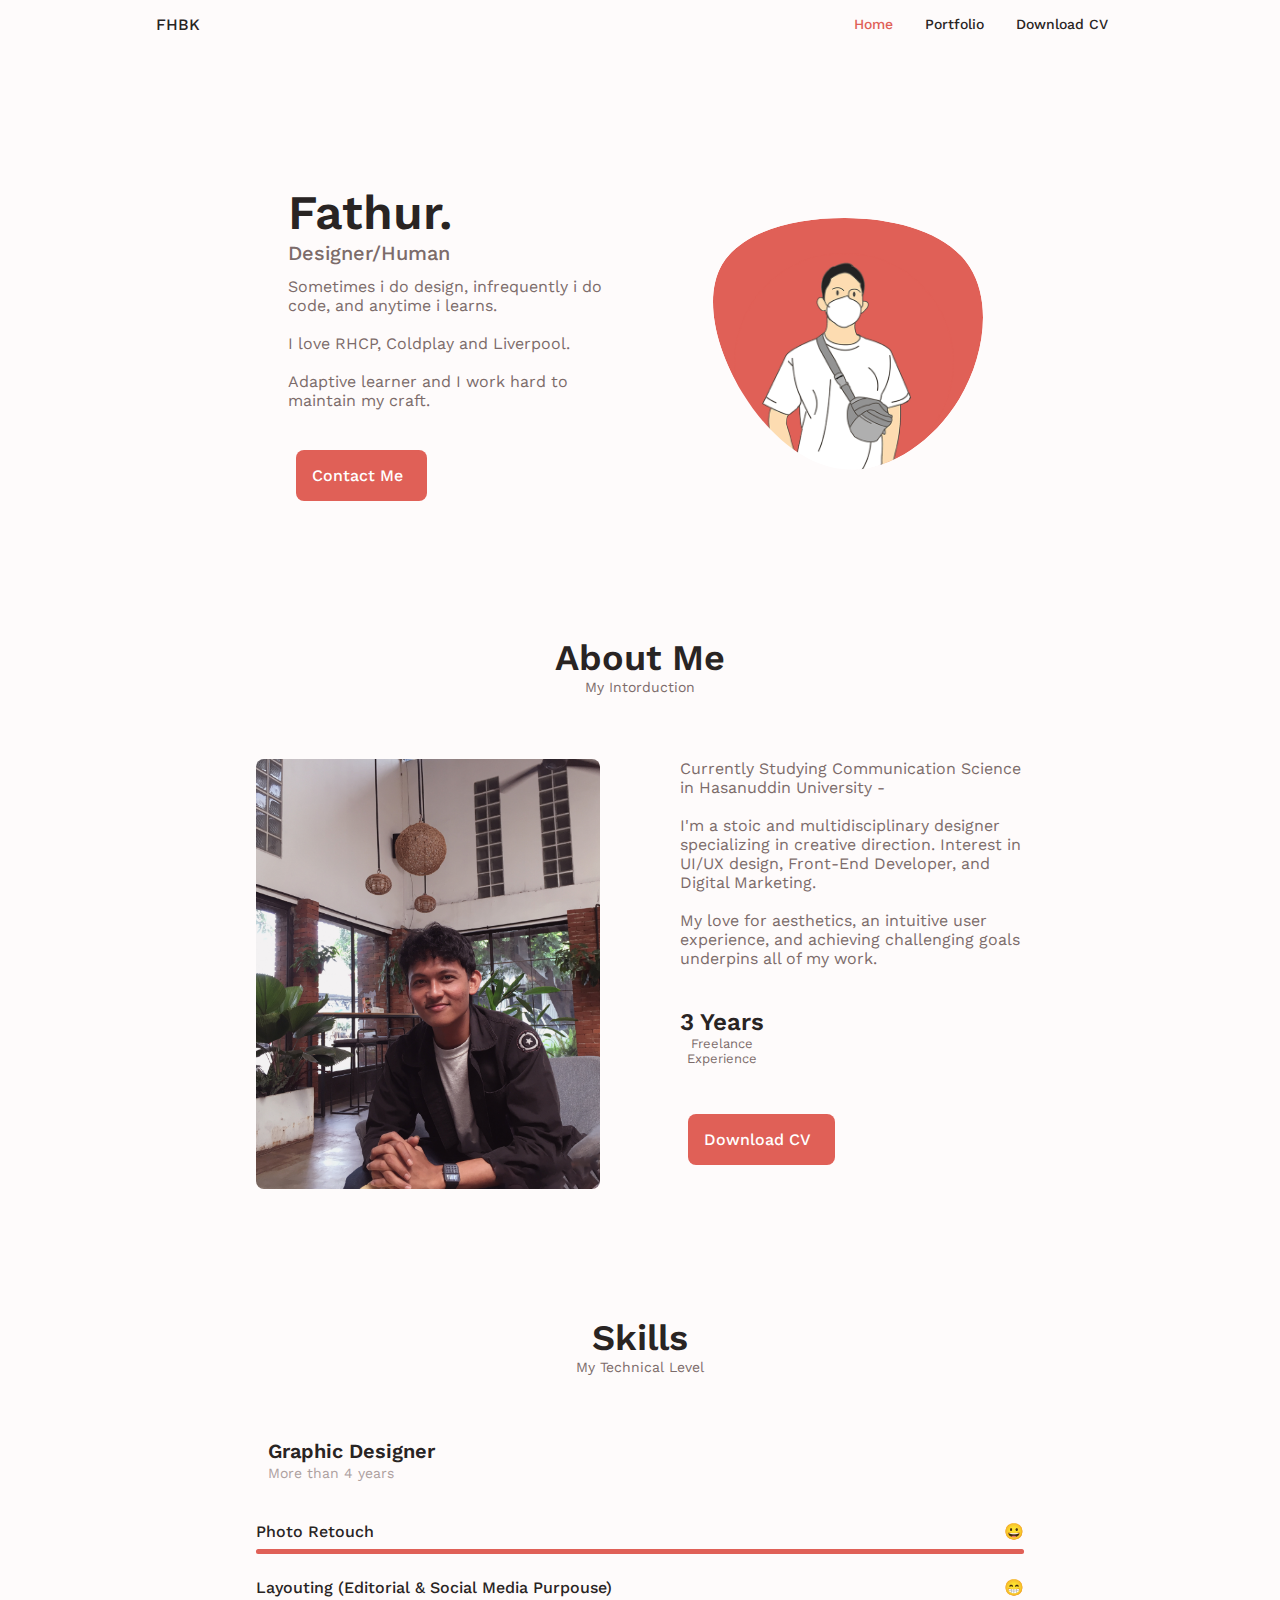
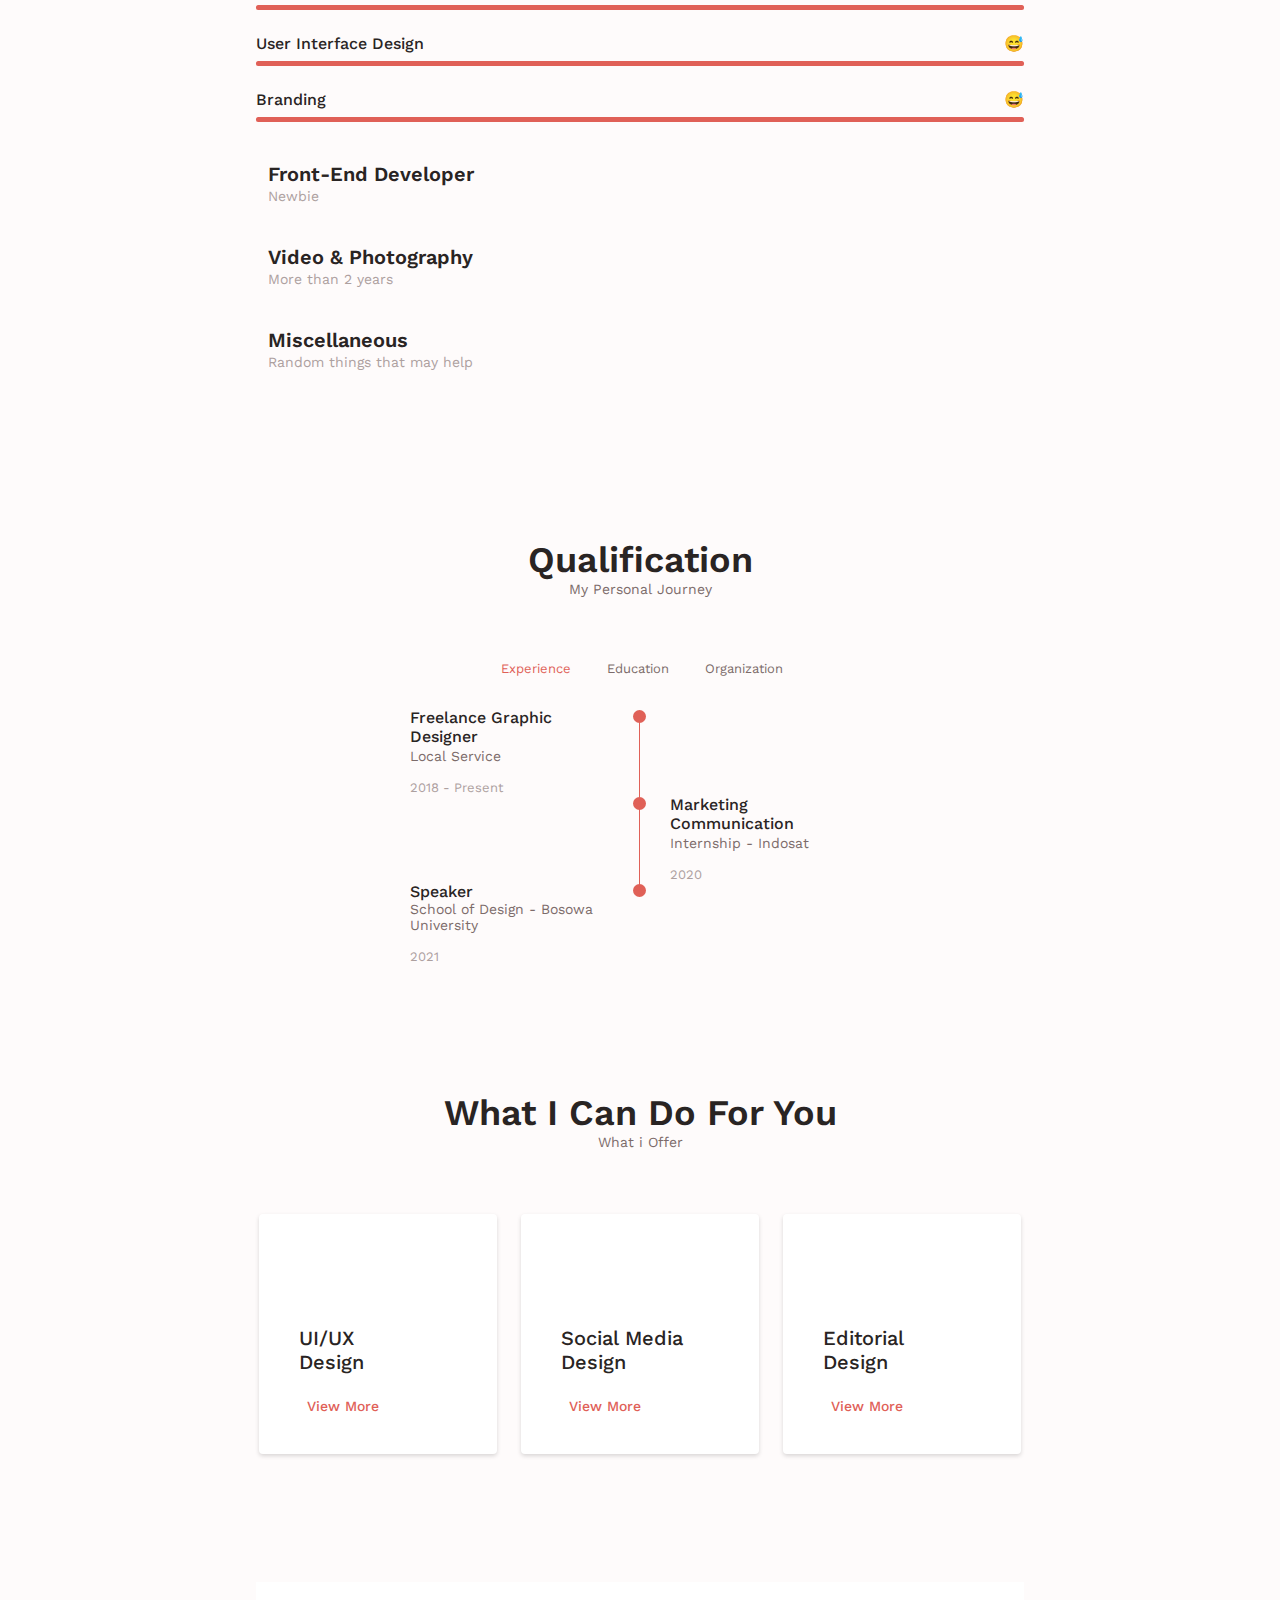
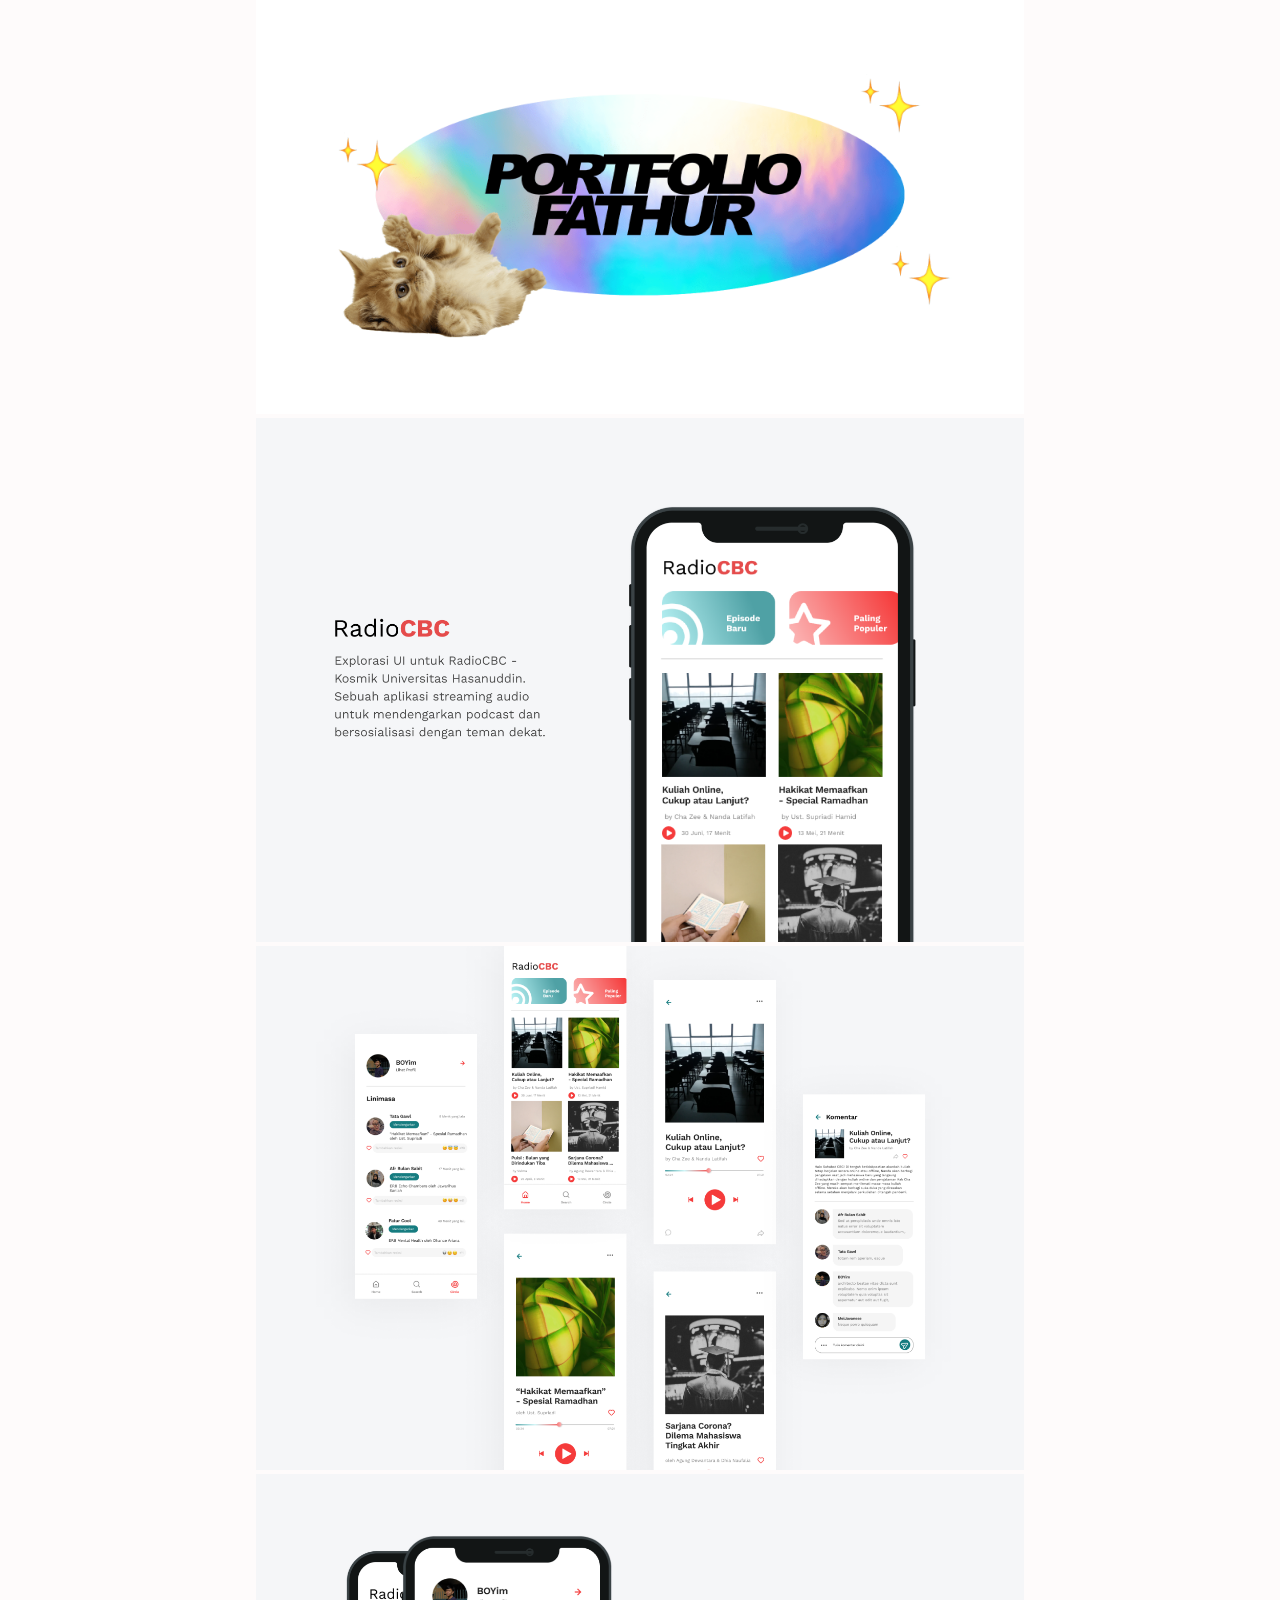
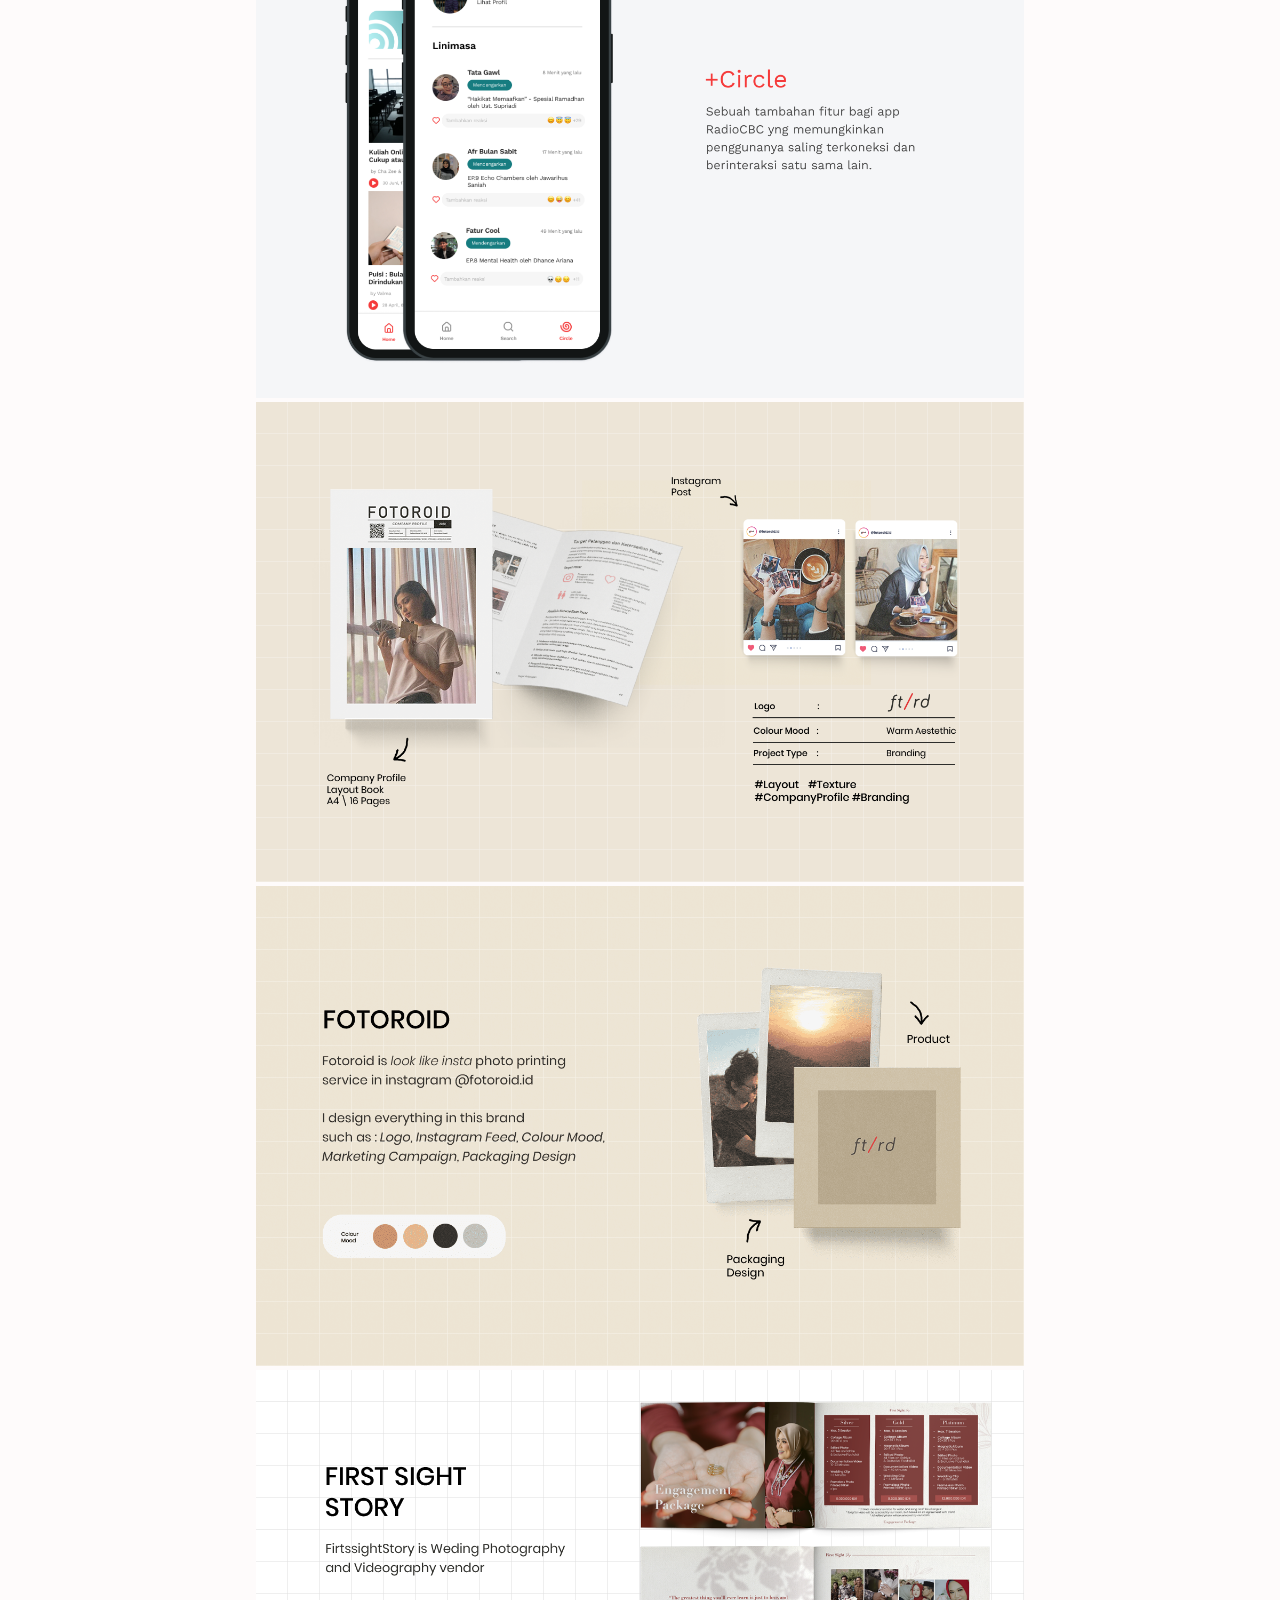
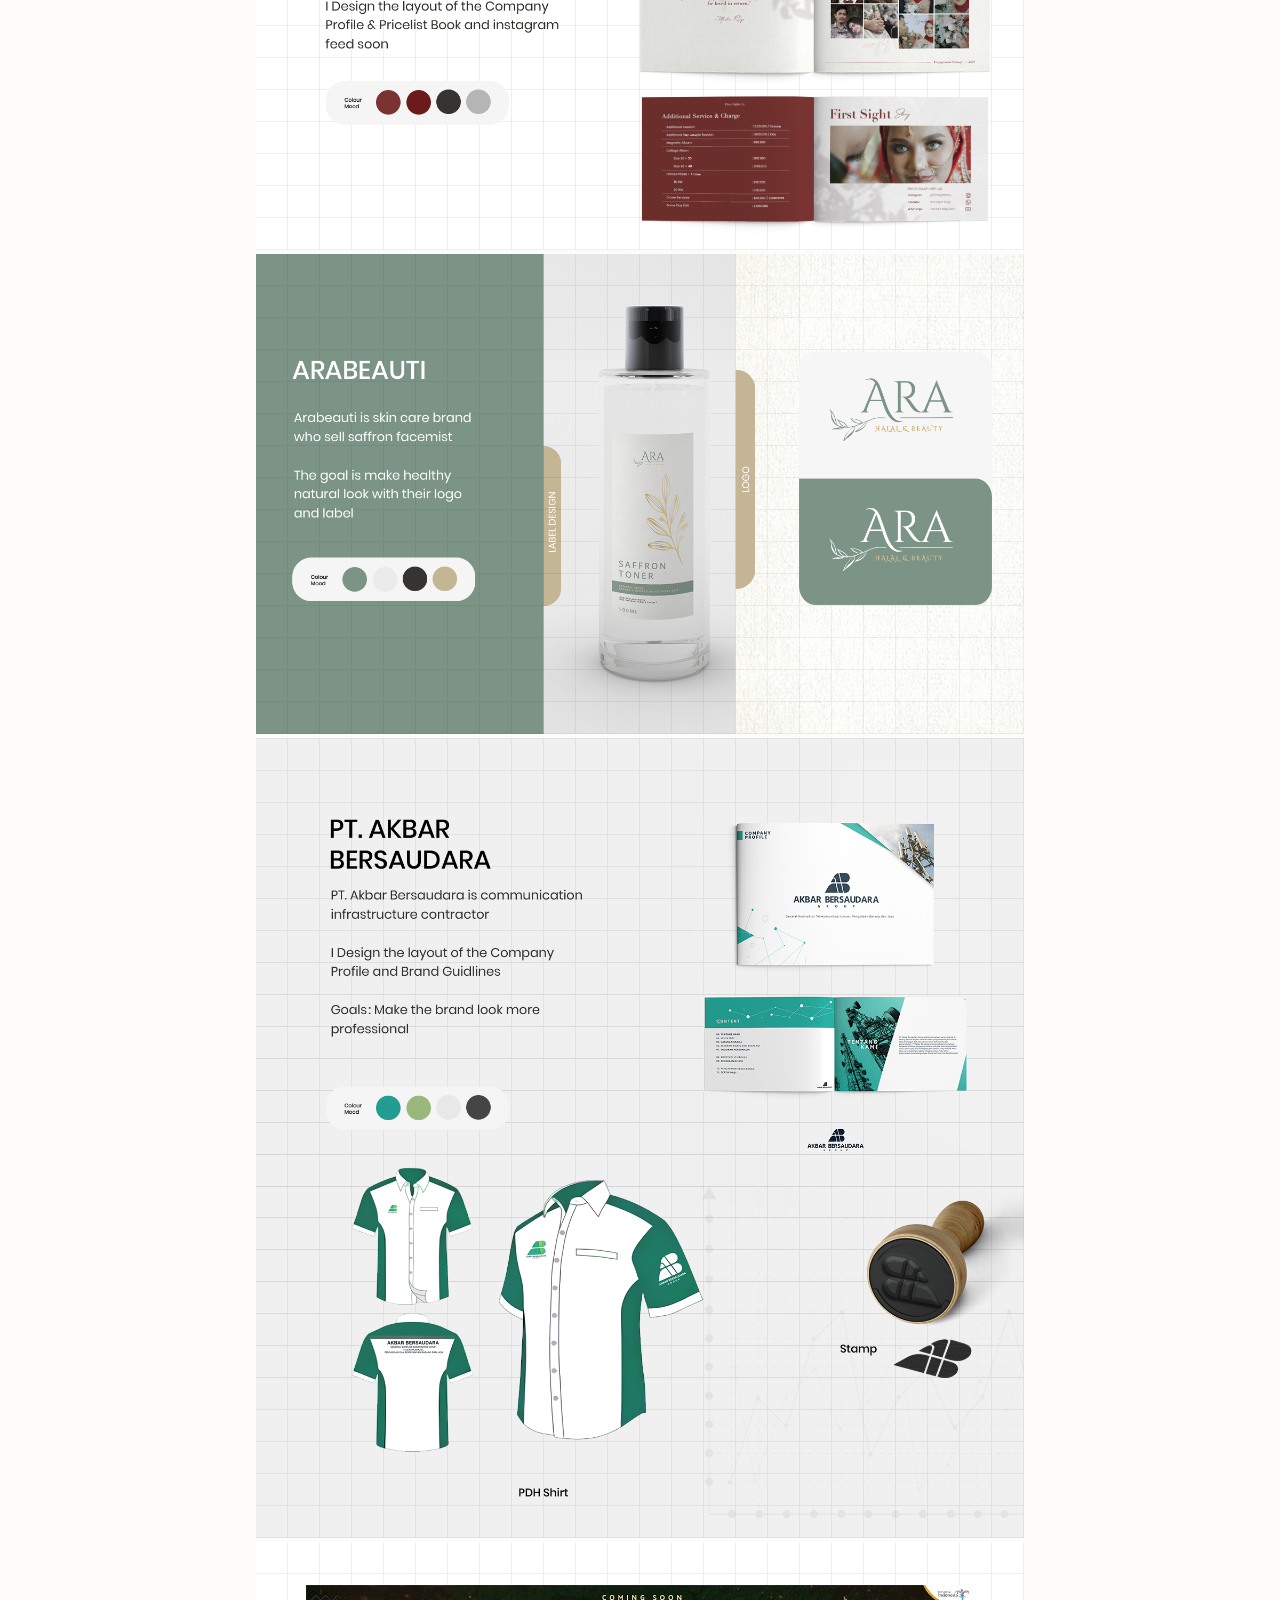
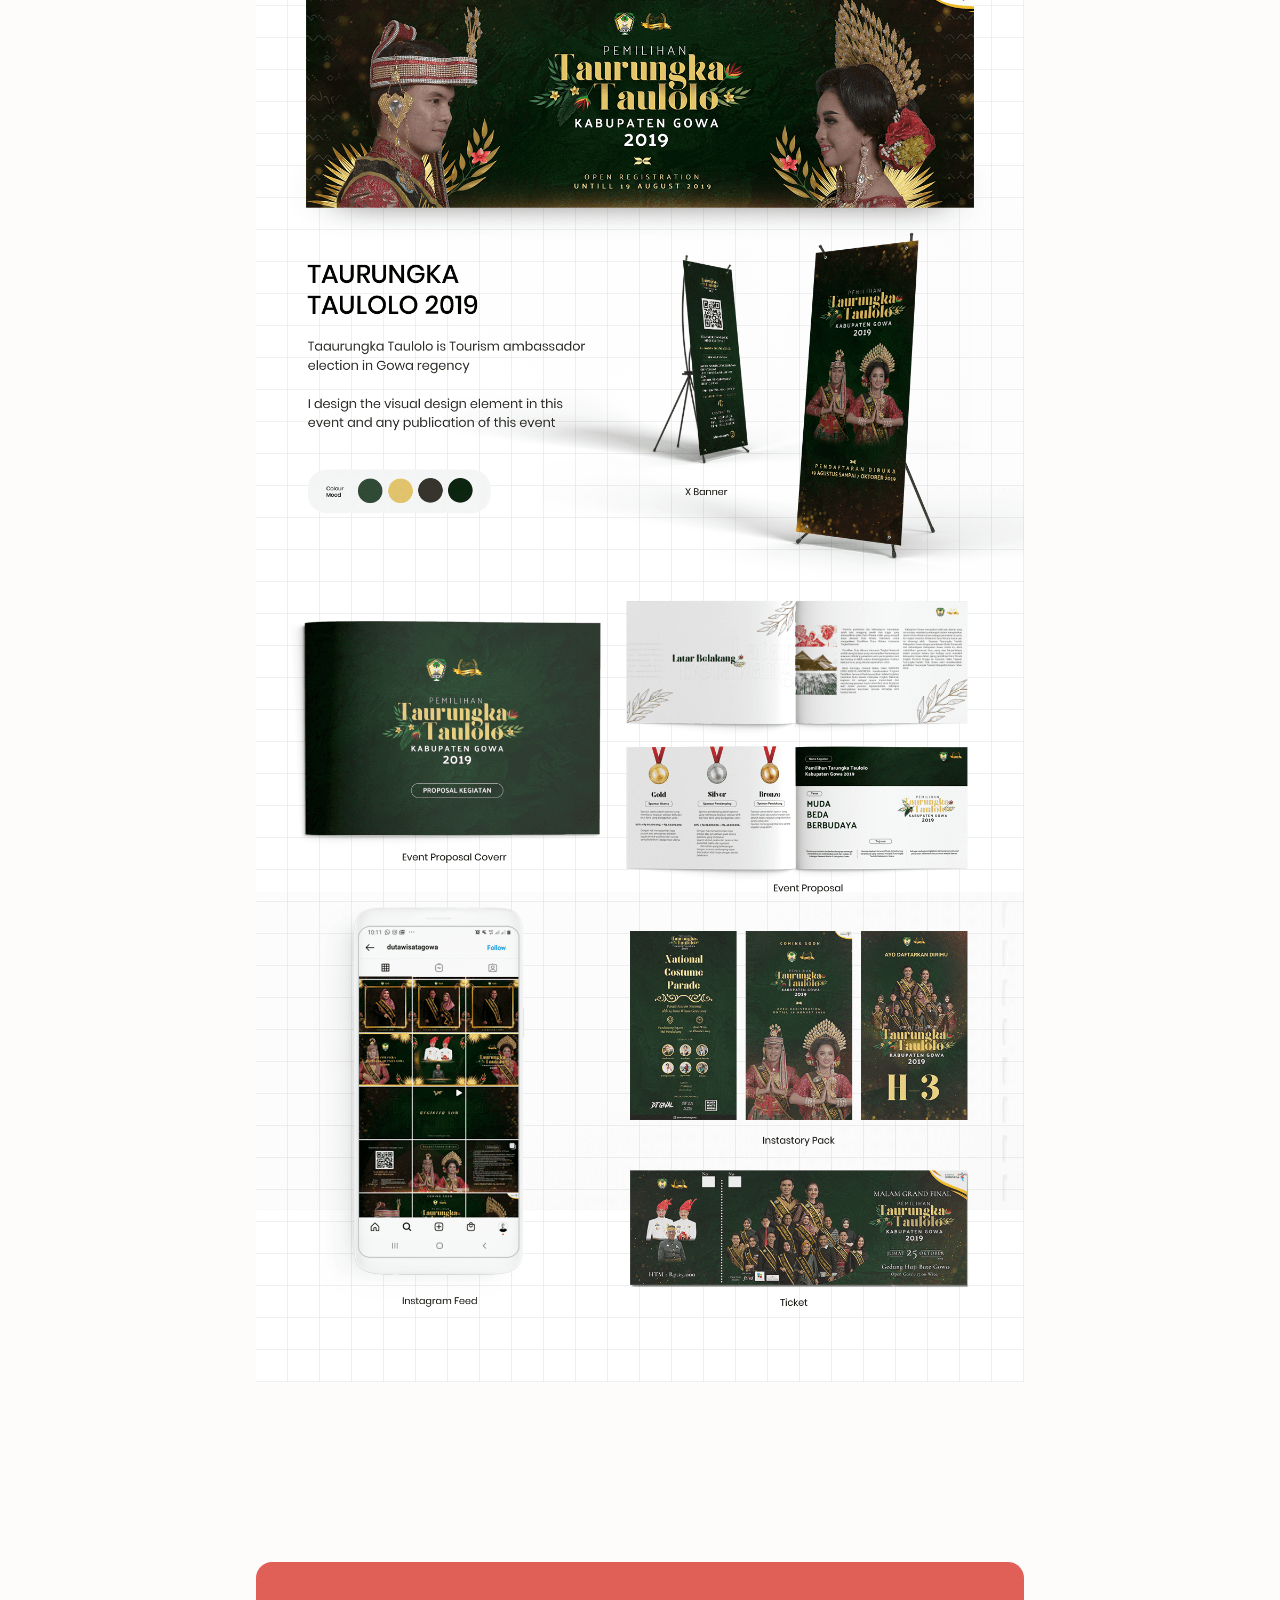
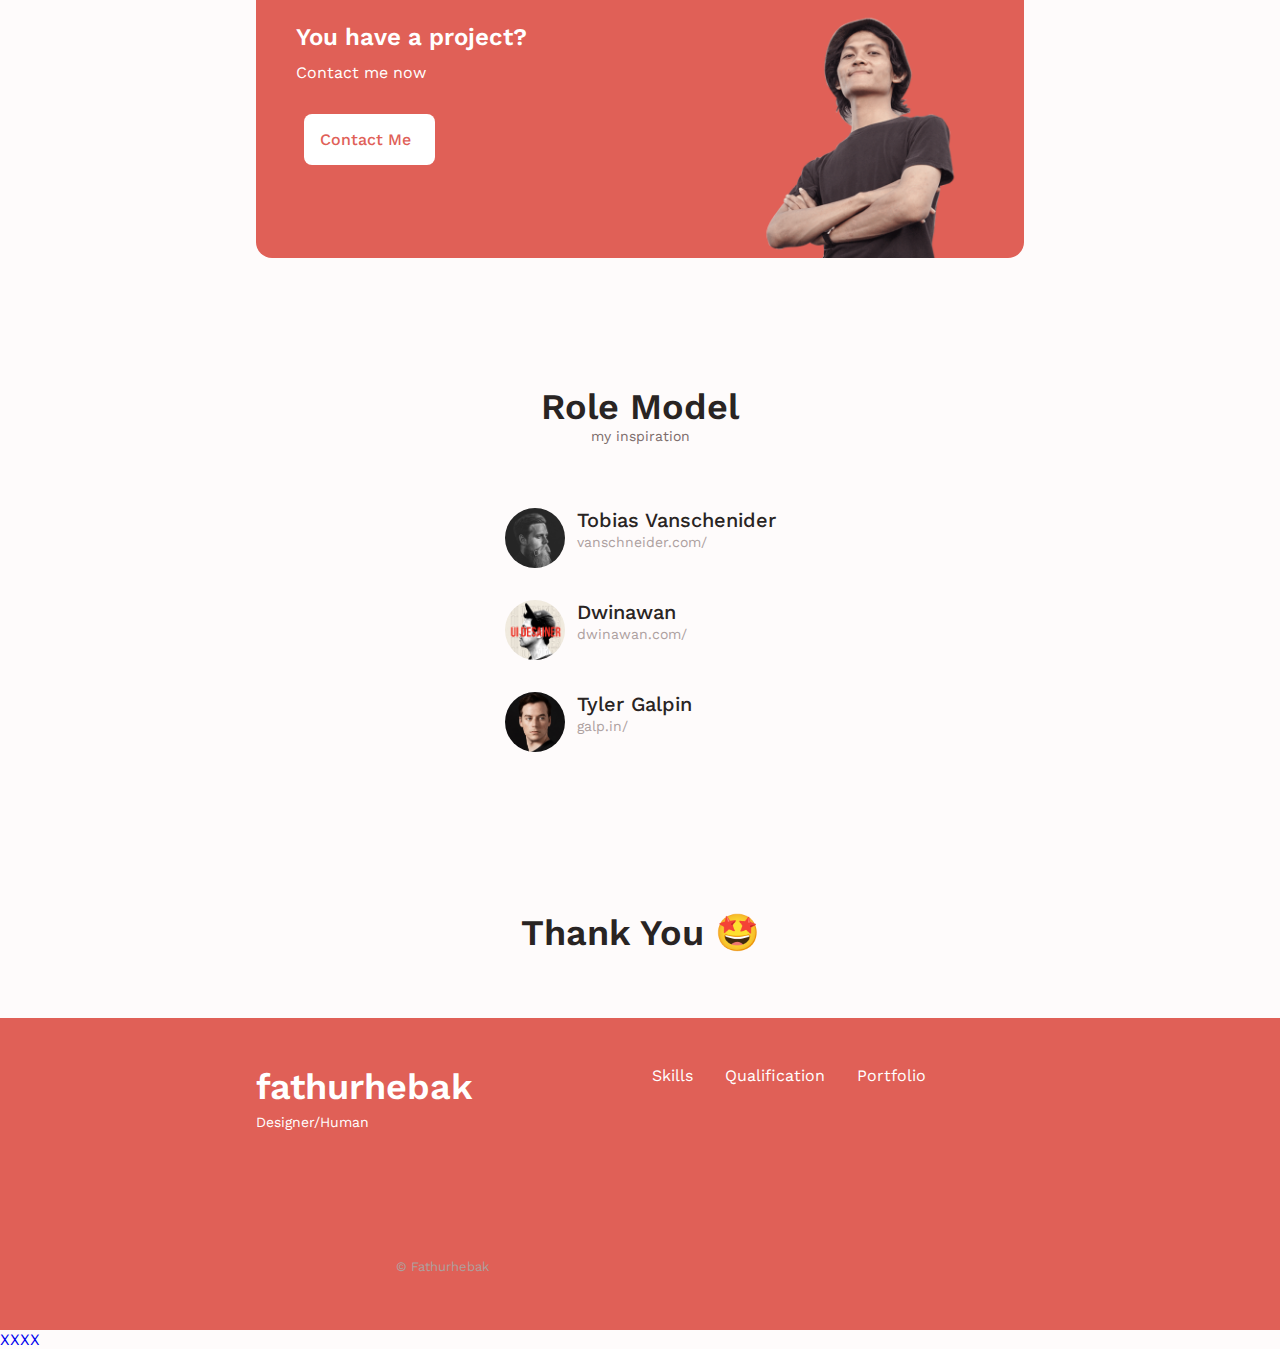
==== commit 7ad4ec9a: "Update index.html" ====
--- a/index.html
+++ b/index.html
@@ -112,9 +112,7 @@
                         <a href="https://wasap.at/XheZH1" target="_blank" class="button button--flex">
                            Contact Me  <i class="uil uil-message button__icon"></i>
                         </a>
-                        <a href="100TahunUX.html" target="_blank" class="button button--flex">
-                            Baca: 100TahunUX  .<i class="uil uil-book-open"></i>
-                         </a>
+                   
                     </div>
 
                     <div class="home__scroll">
@@ -828,4 +826,4 @@
         <!--==================== MAIN JS ====================-->
         <script src="assets/js/main.js"></script>
     </body>
-</html>+</html>
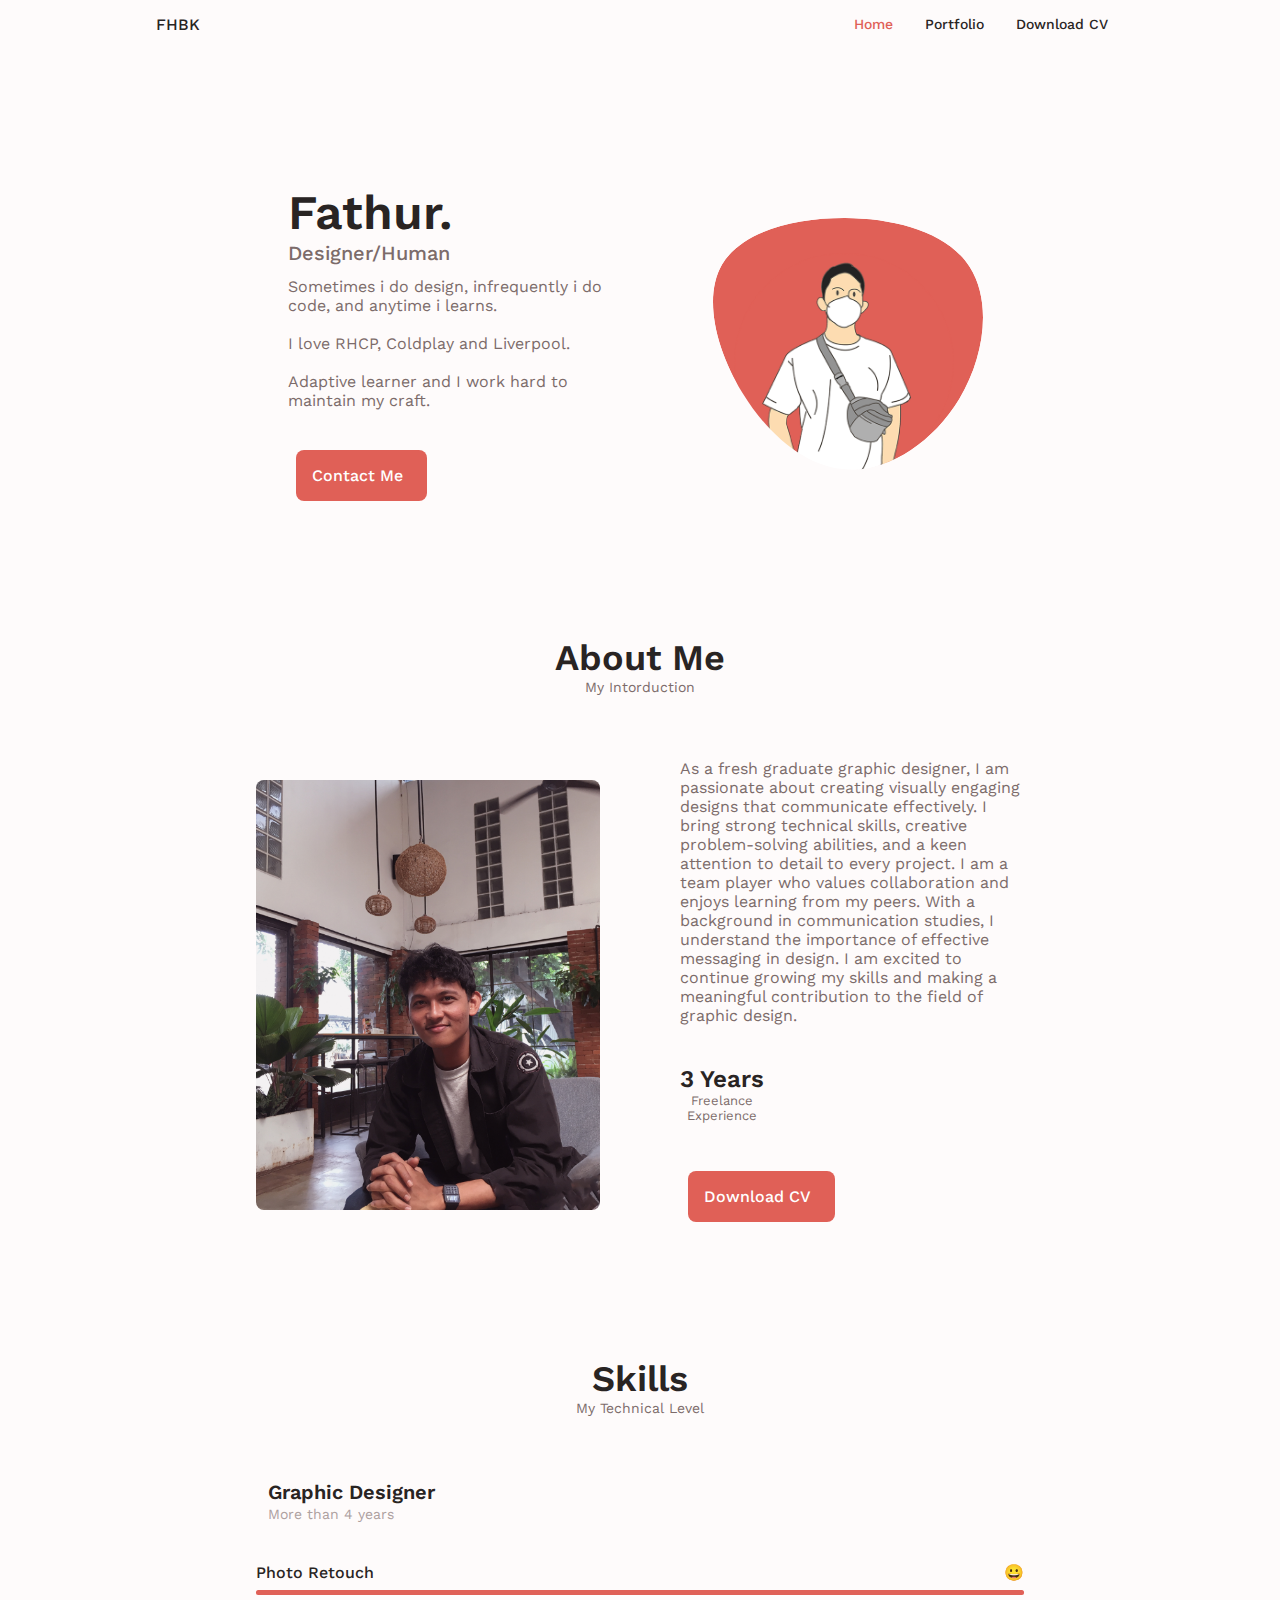
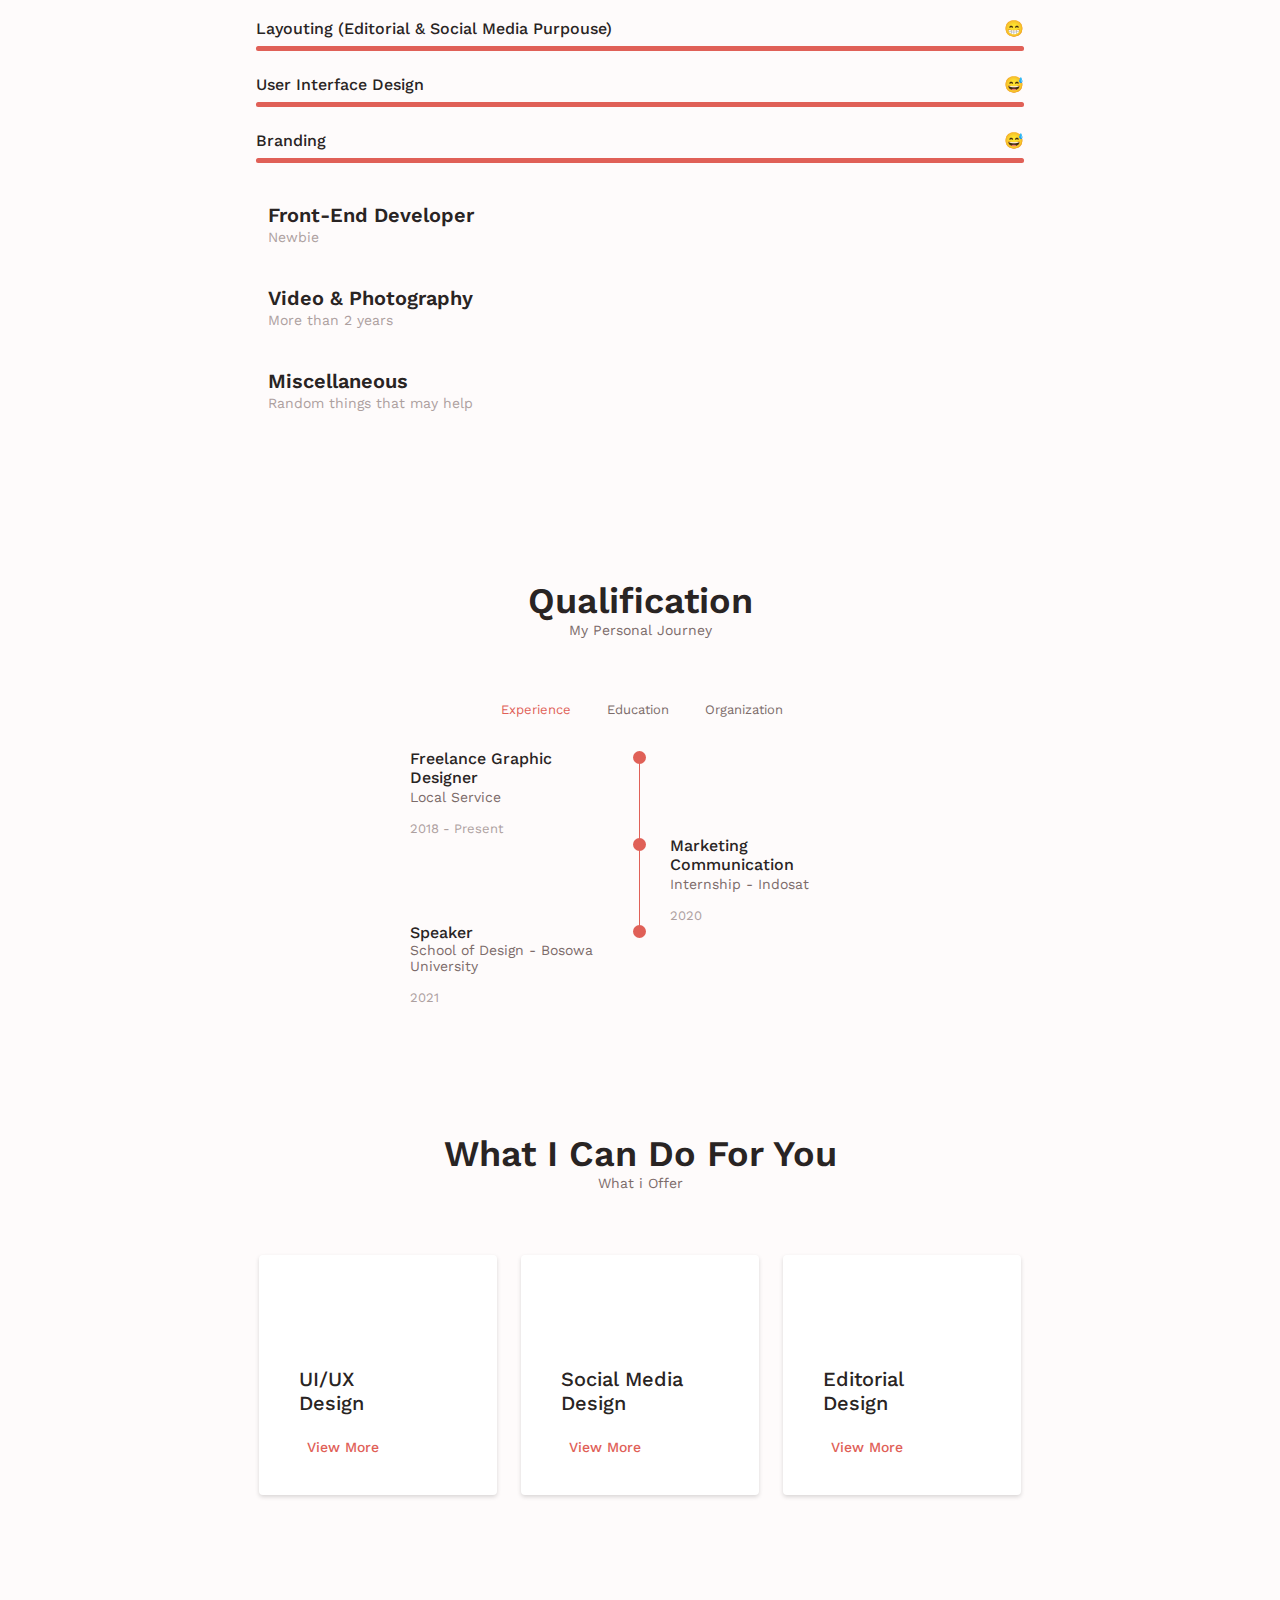
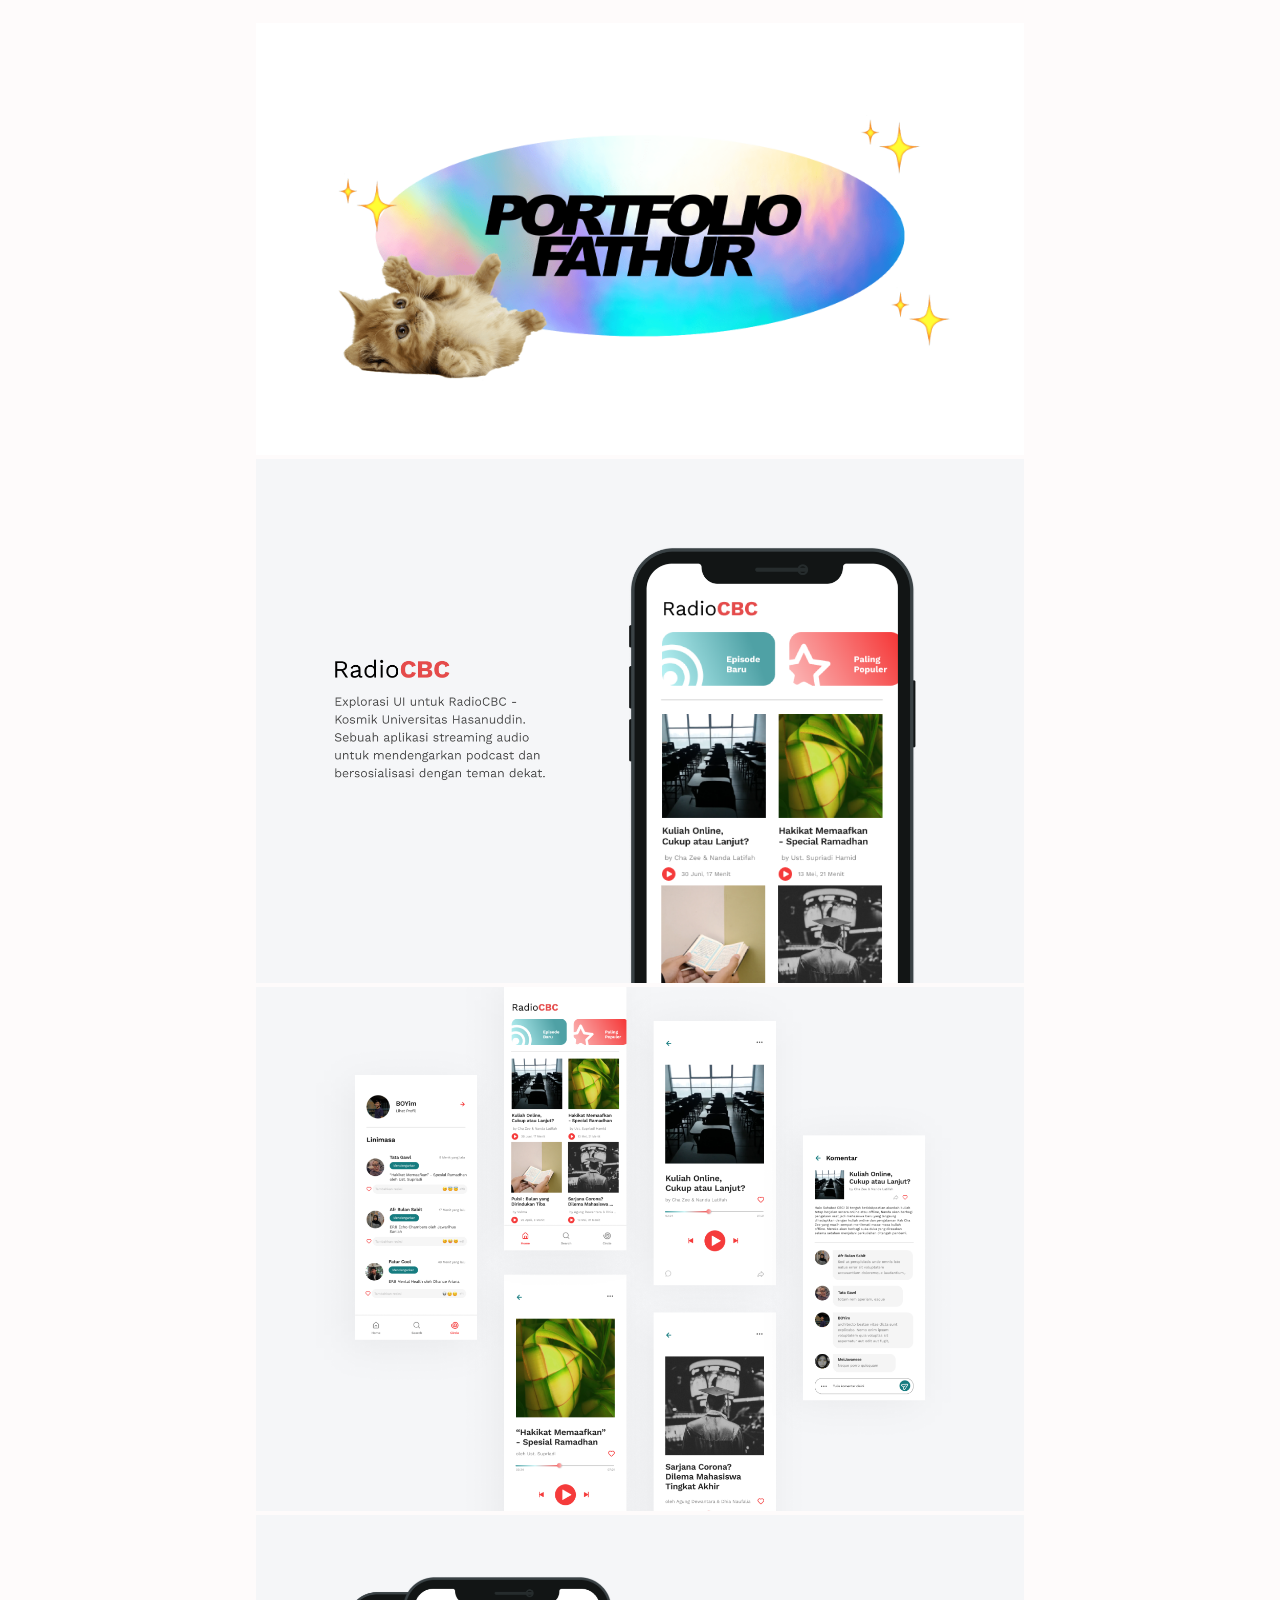
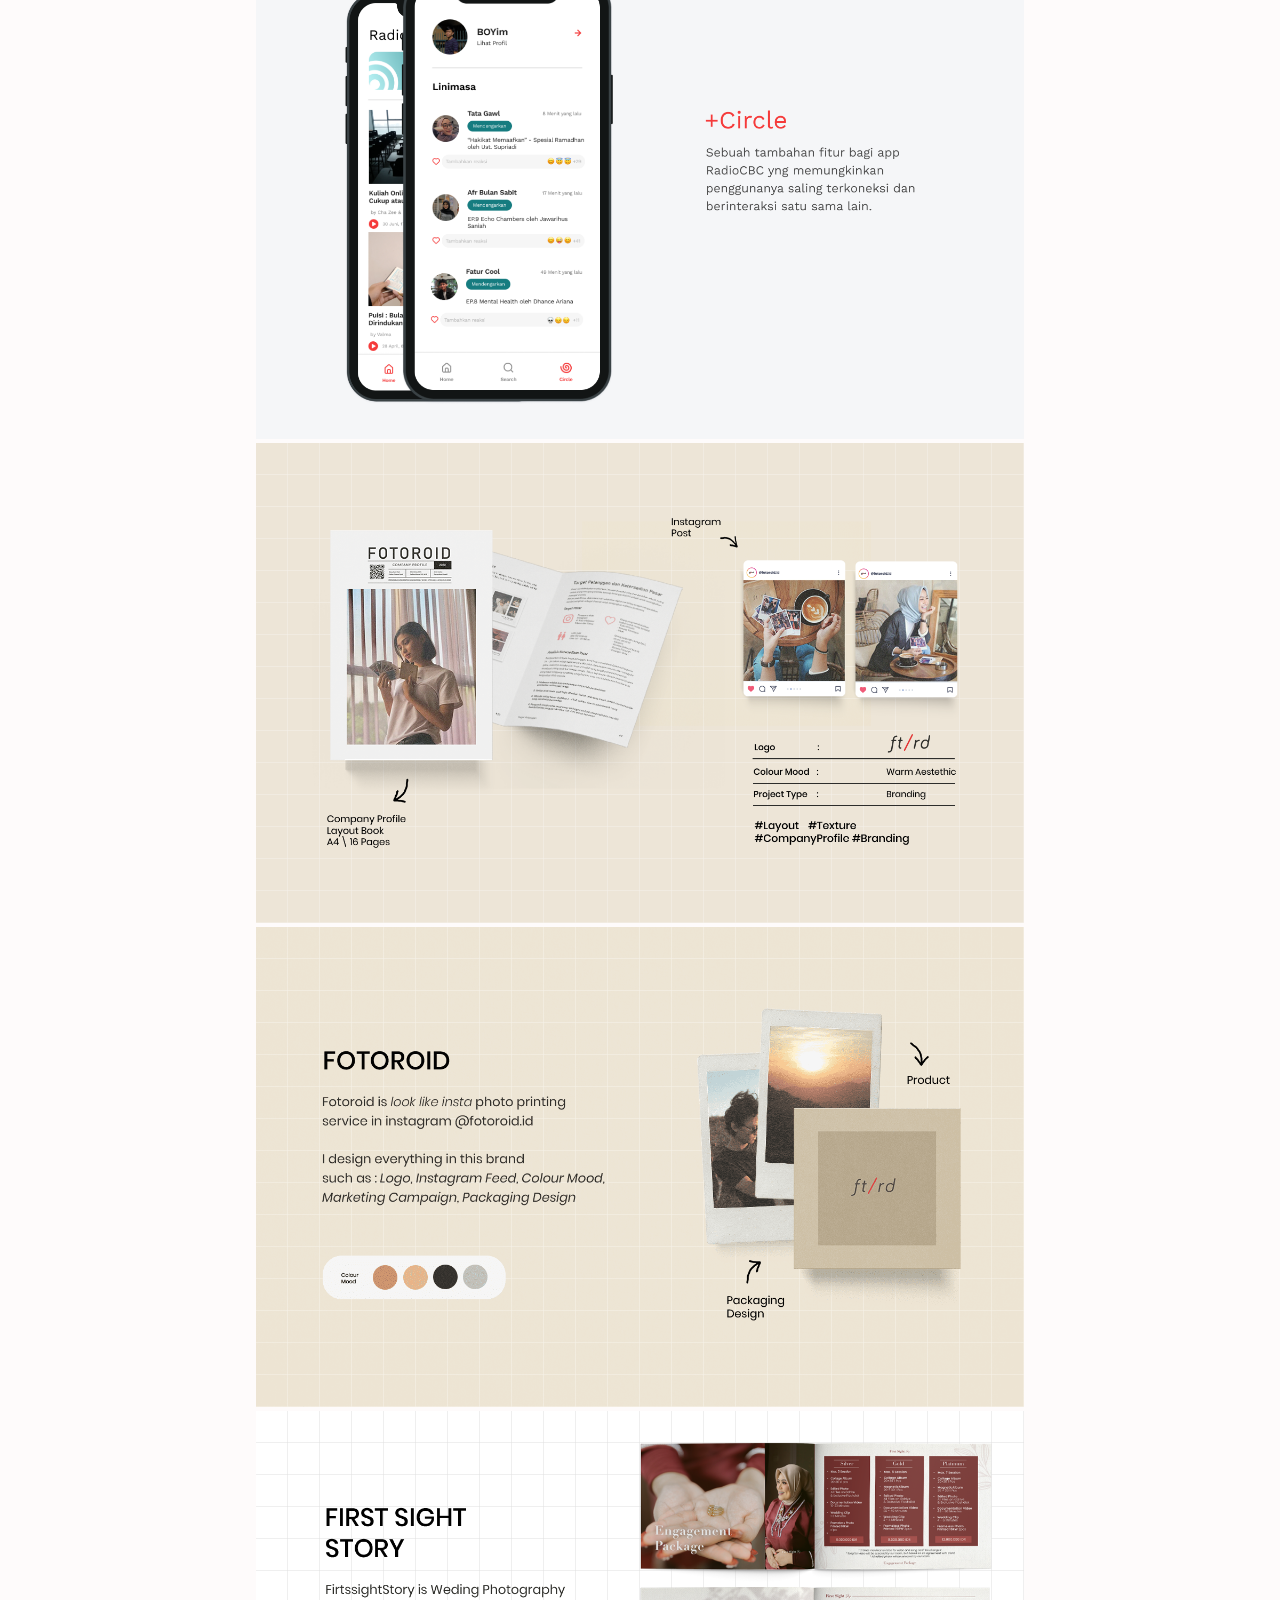
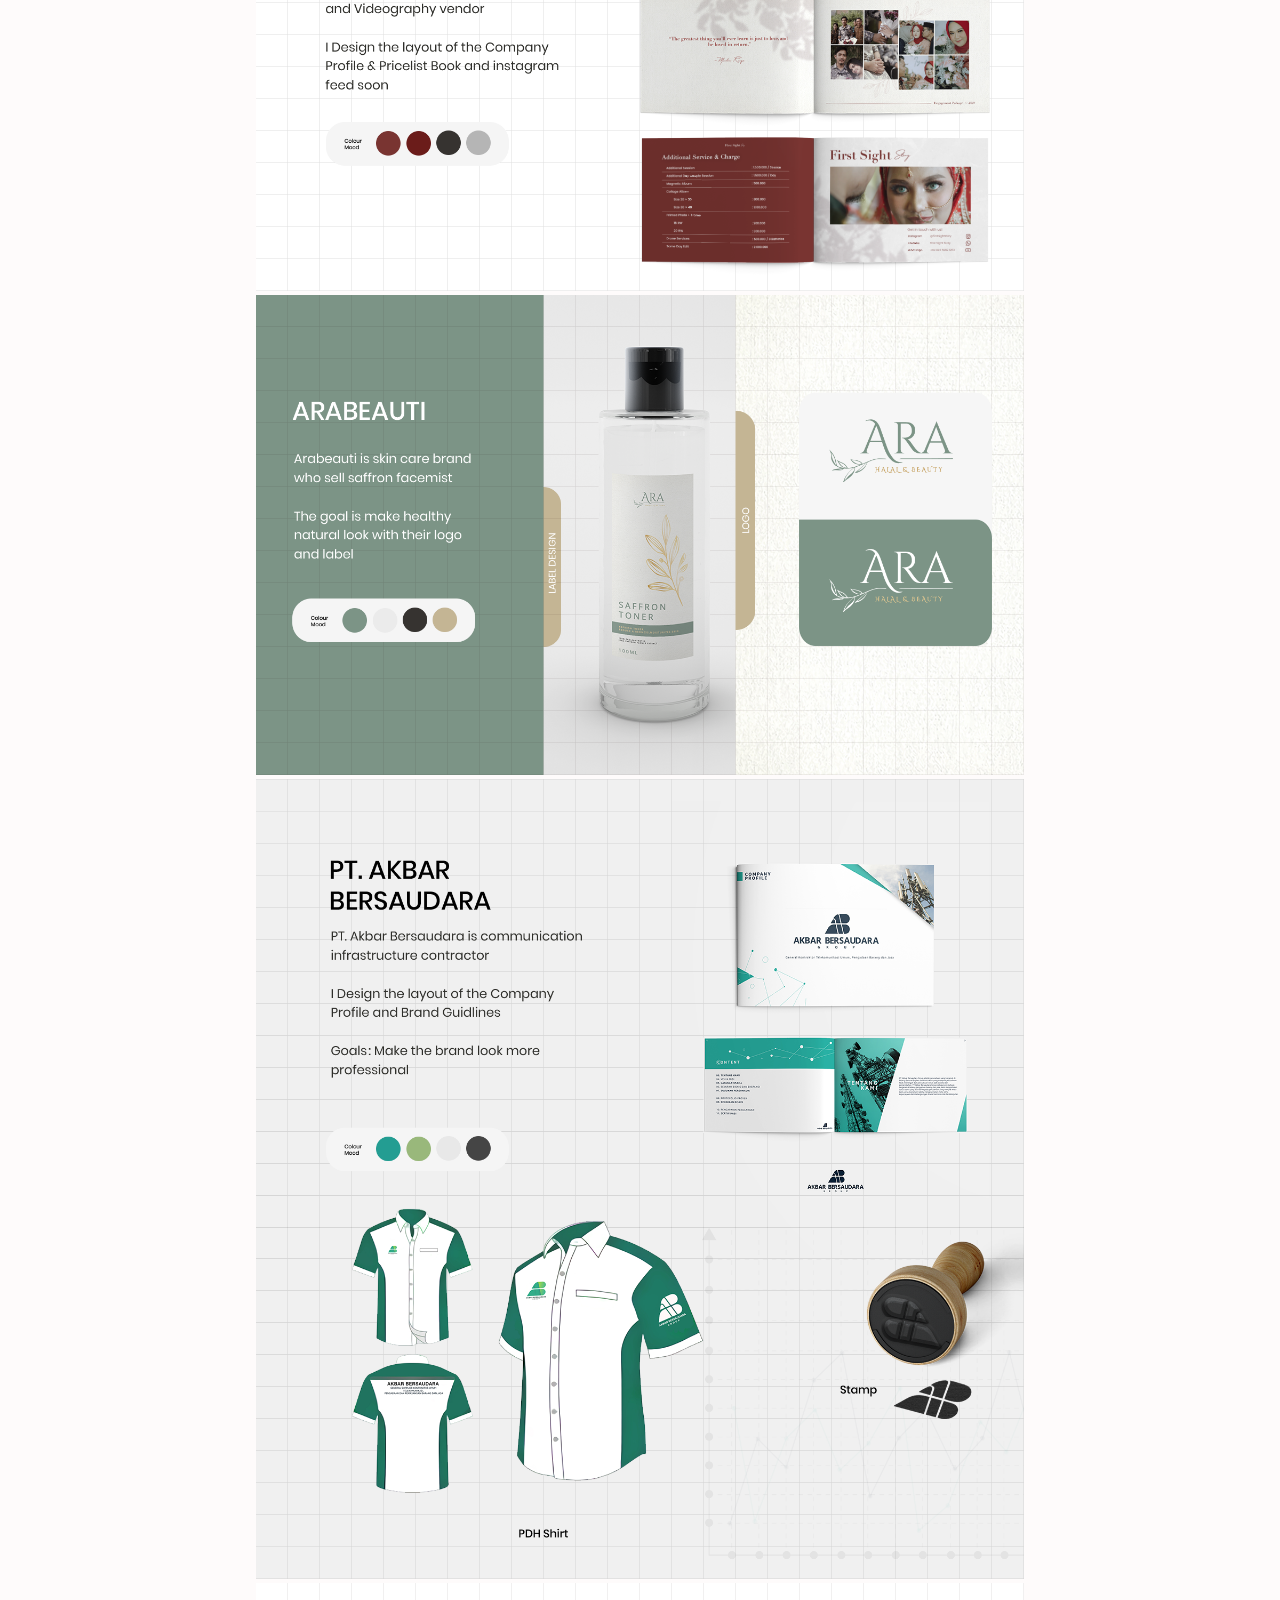
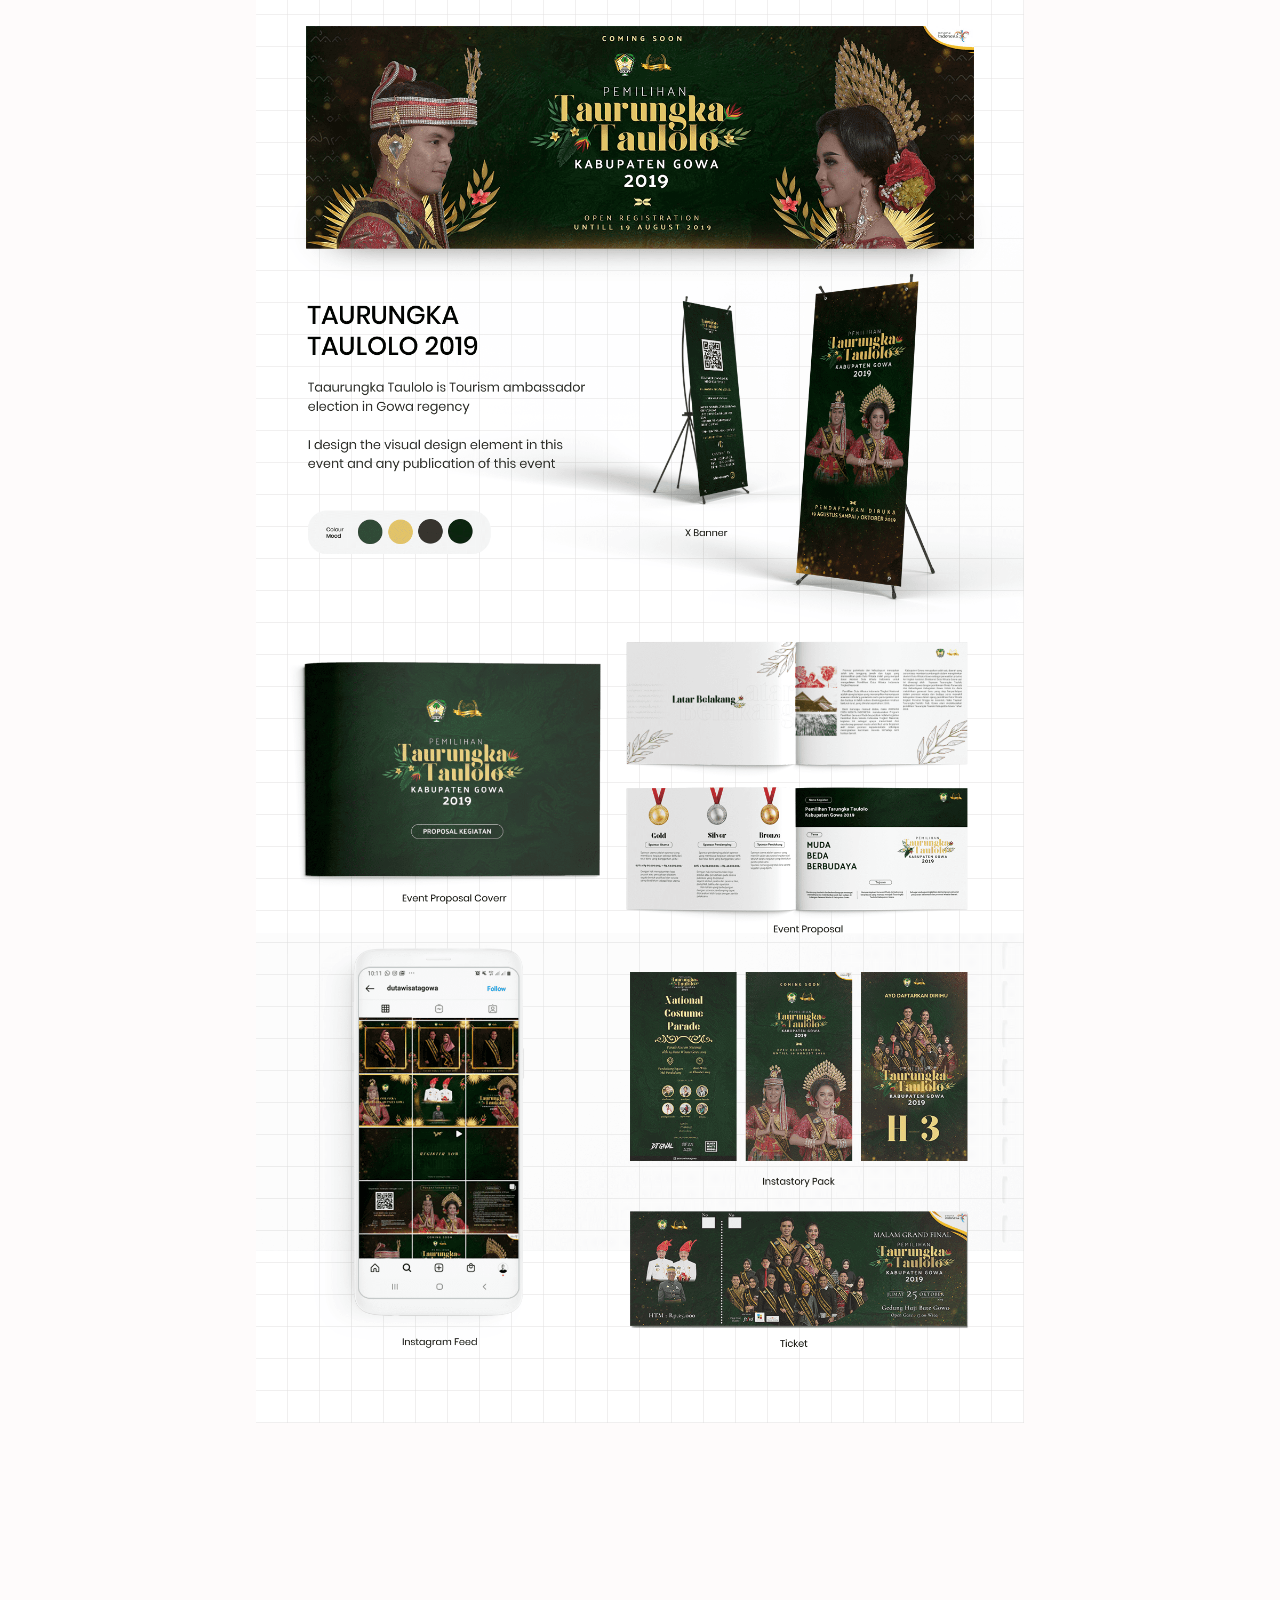
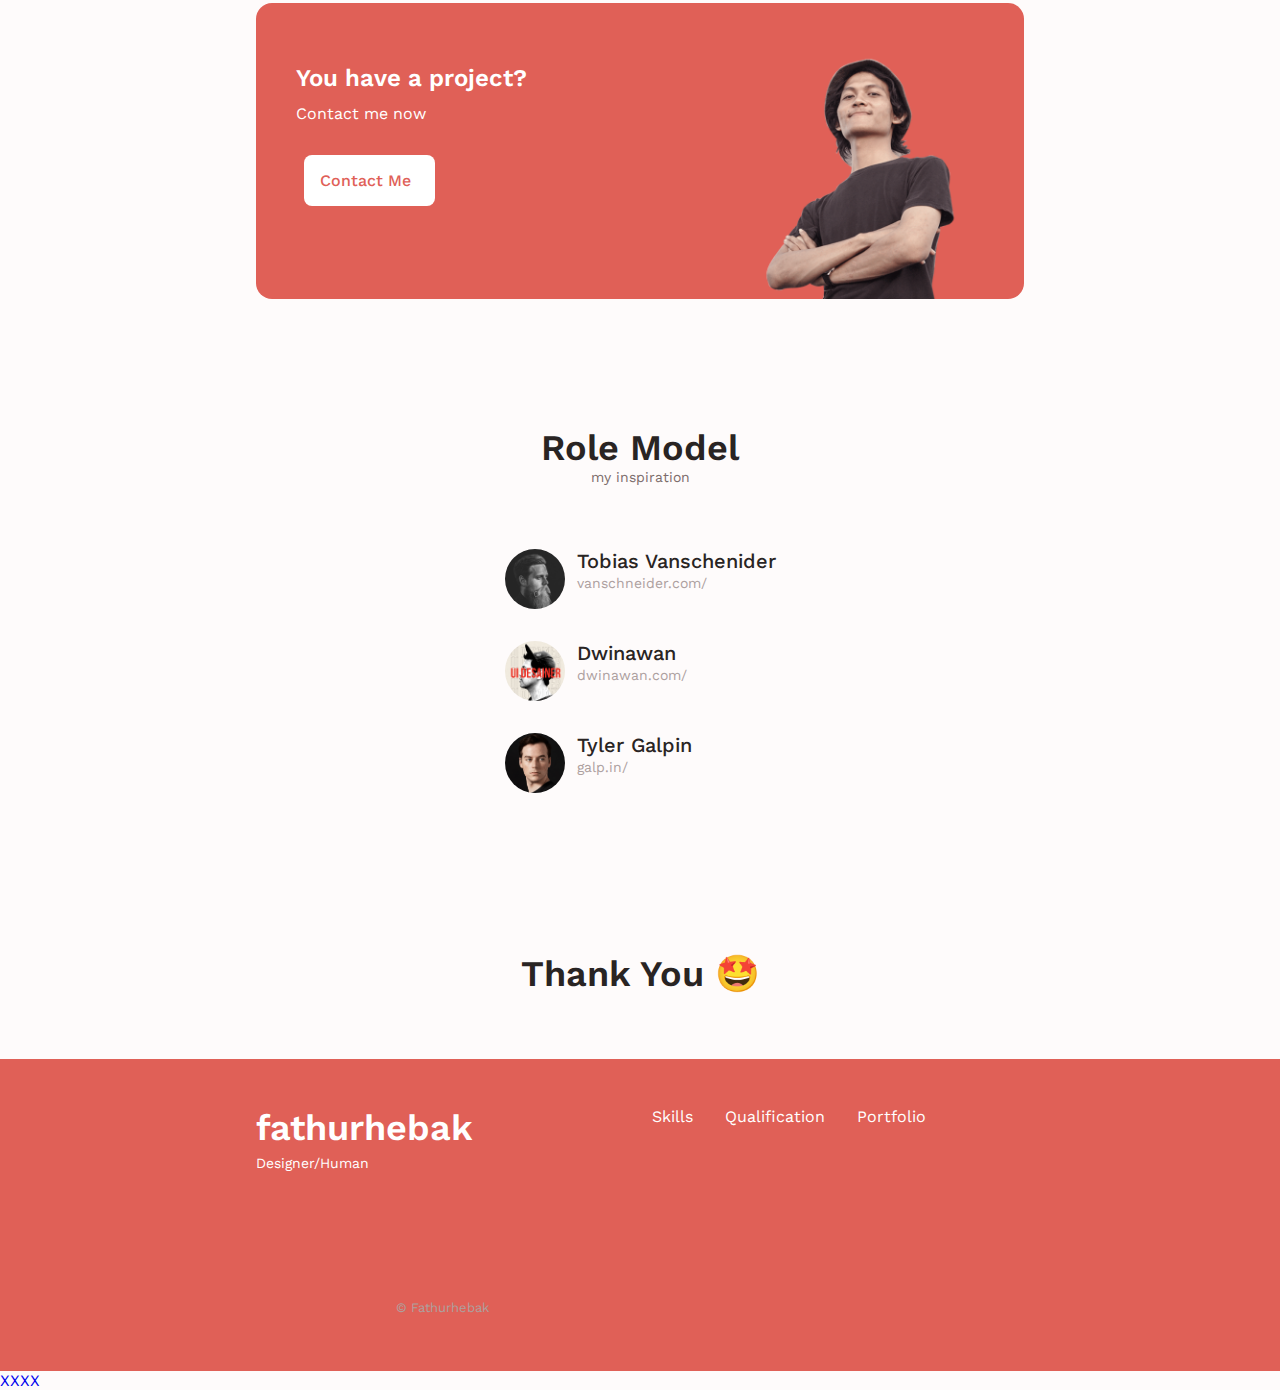
==== commit 46dff411: "Update index.html" ====
--- a/index.html
+++ b/index.html
@@ -135,11 +135,7 @@
     <img src="assets/img/about.jpg" alt="" class="about__img">
 
     <div class="about__data">
-        <p class="about__description">Currently Studying Communication Science in Hasanuddin University
-            - <br><br>
-            I'm a stoic and multidisciplinary designer specializing in creative direction. Interest in UI/UX design, Front-End Developer, and Digital Marketing. 
-              <br>  <br>My love for aesthetics, an intuitive user experience, and achieving challenging goals underpins all of my work.
-        </p>
+        <p class="about__description">As a fresh graduate graphic designer, I am passionate about creating visually engaging designs that communicate effectively. I bring strong technical skills, creative problem-solving abilities, and a keen attention to detail to every project. I am a team player who values collaboration and enjoys learning from my peers. With a background in communication studies, I understand the importance of effective messaging in design. I am excited to continue growing my skills and making a meaningful contribution to the field of graphic design.
     <div class="about__info">
         <div>
             <span class="about__info-title">3 Years</span>
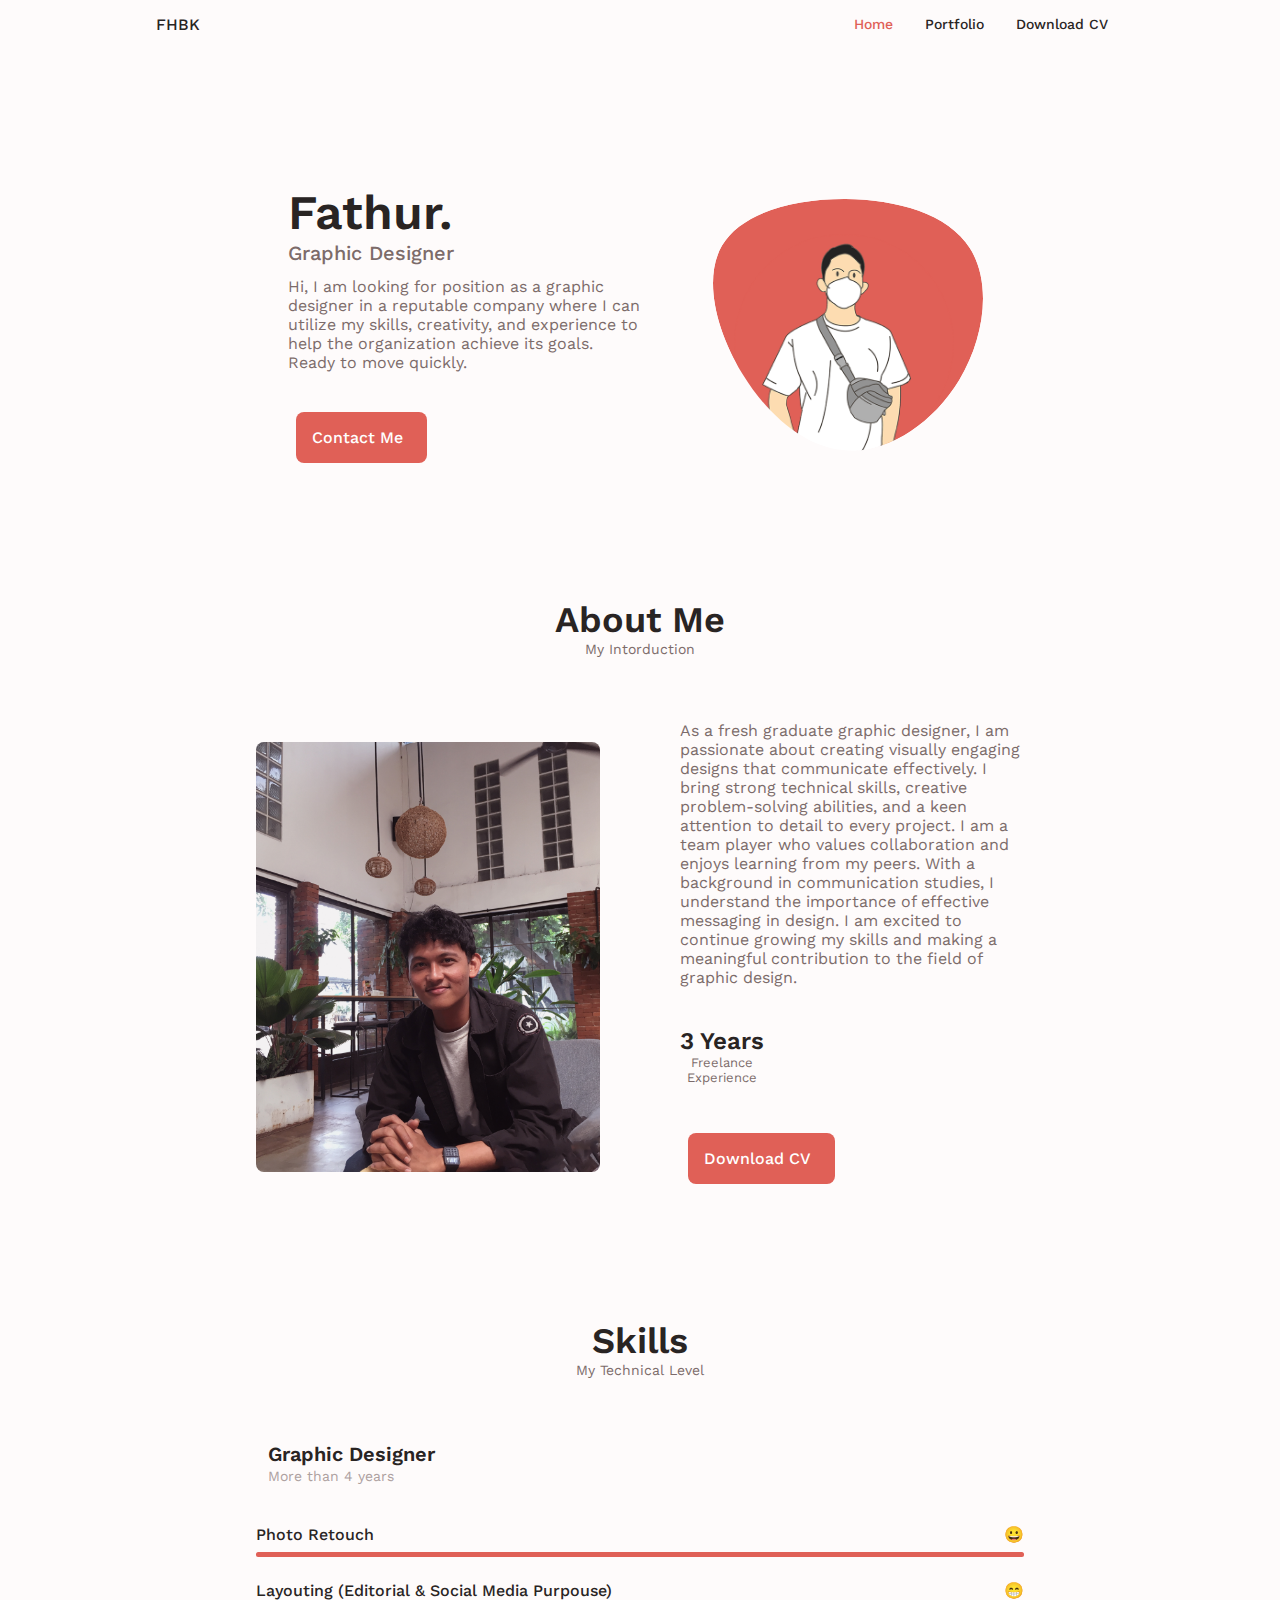
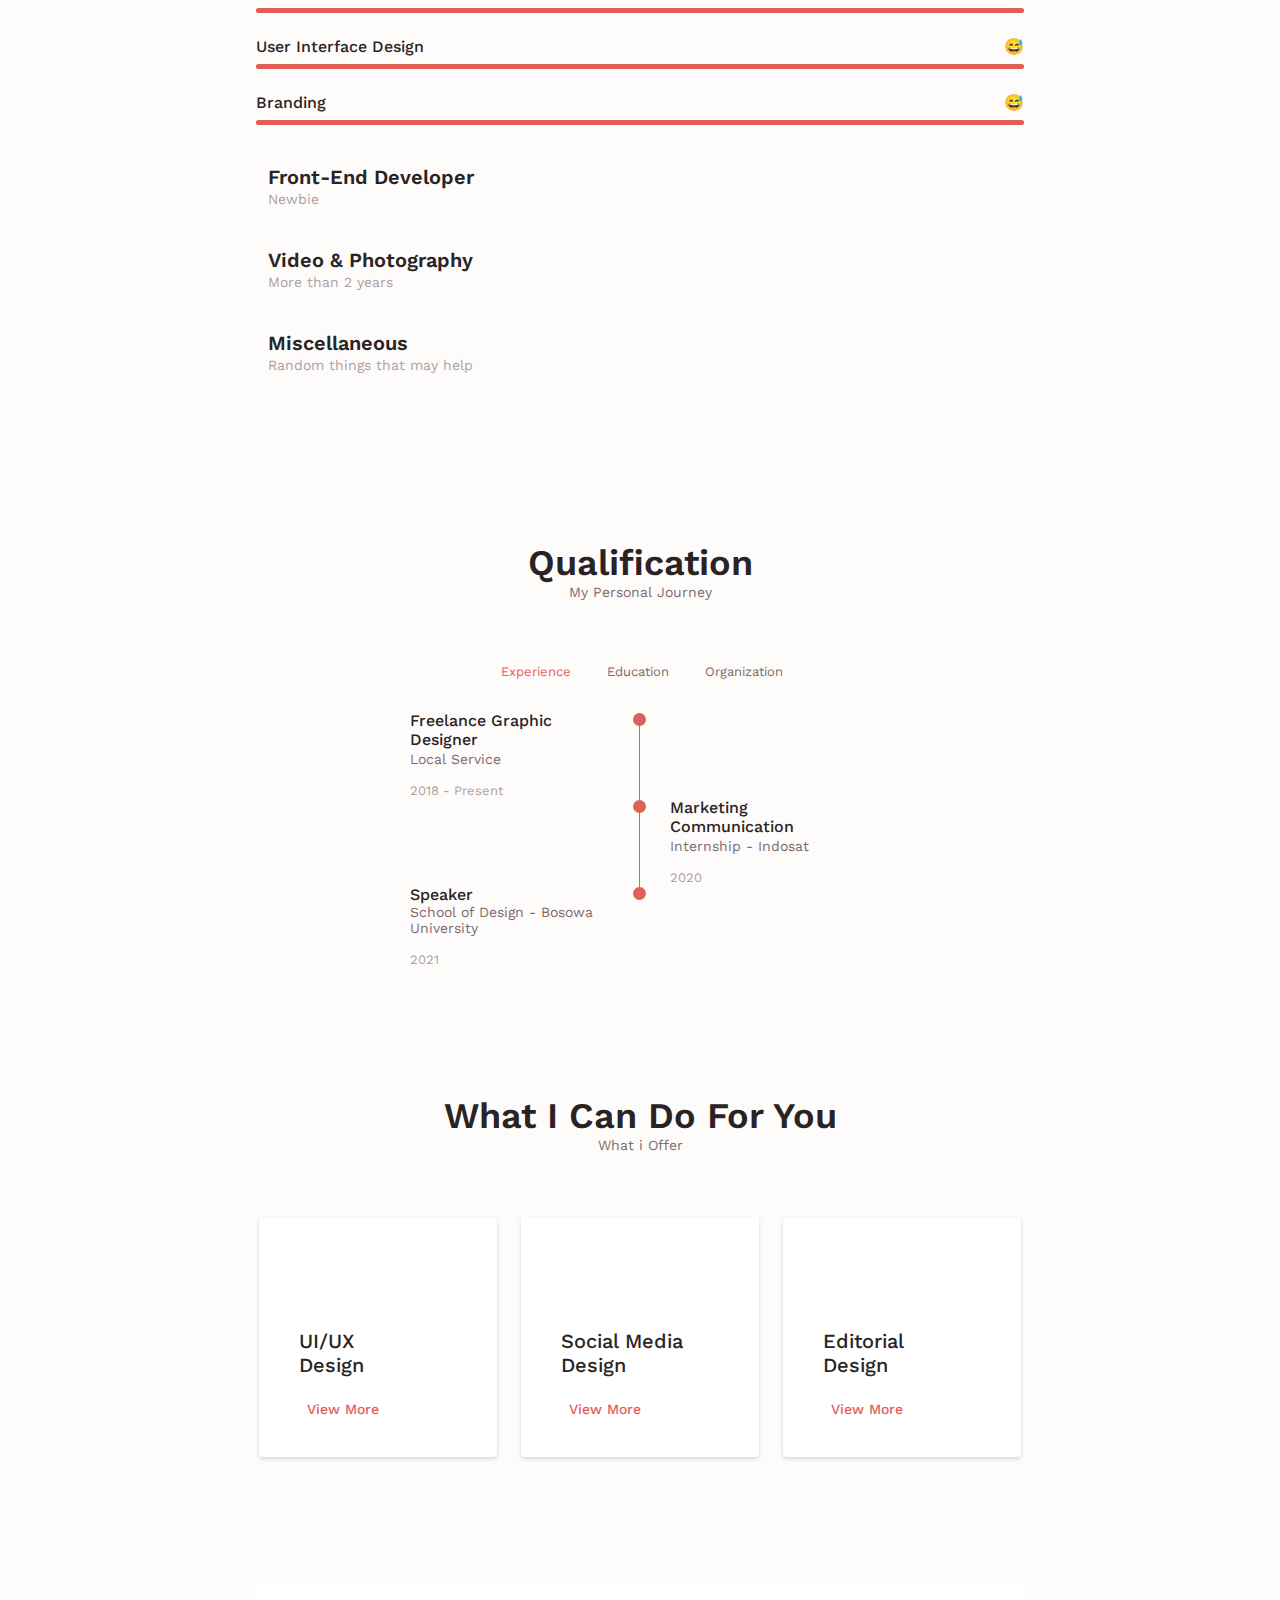
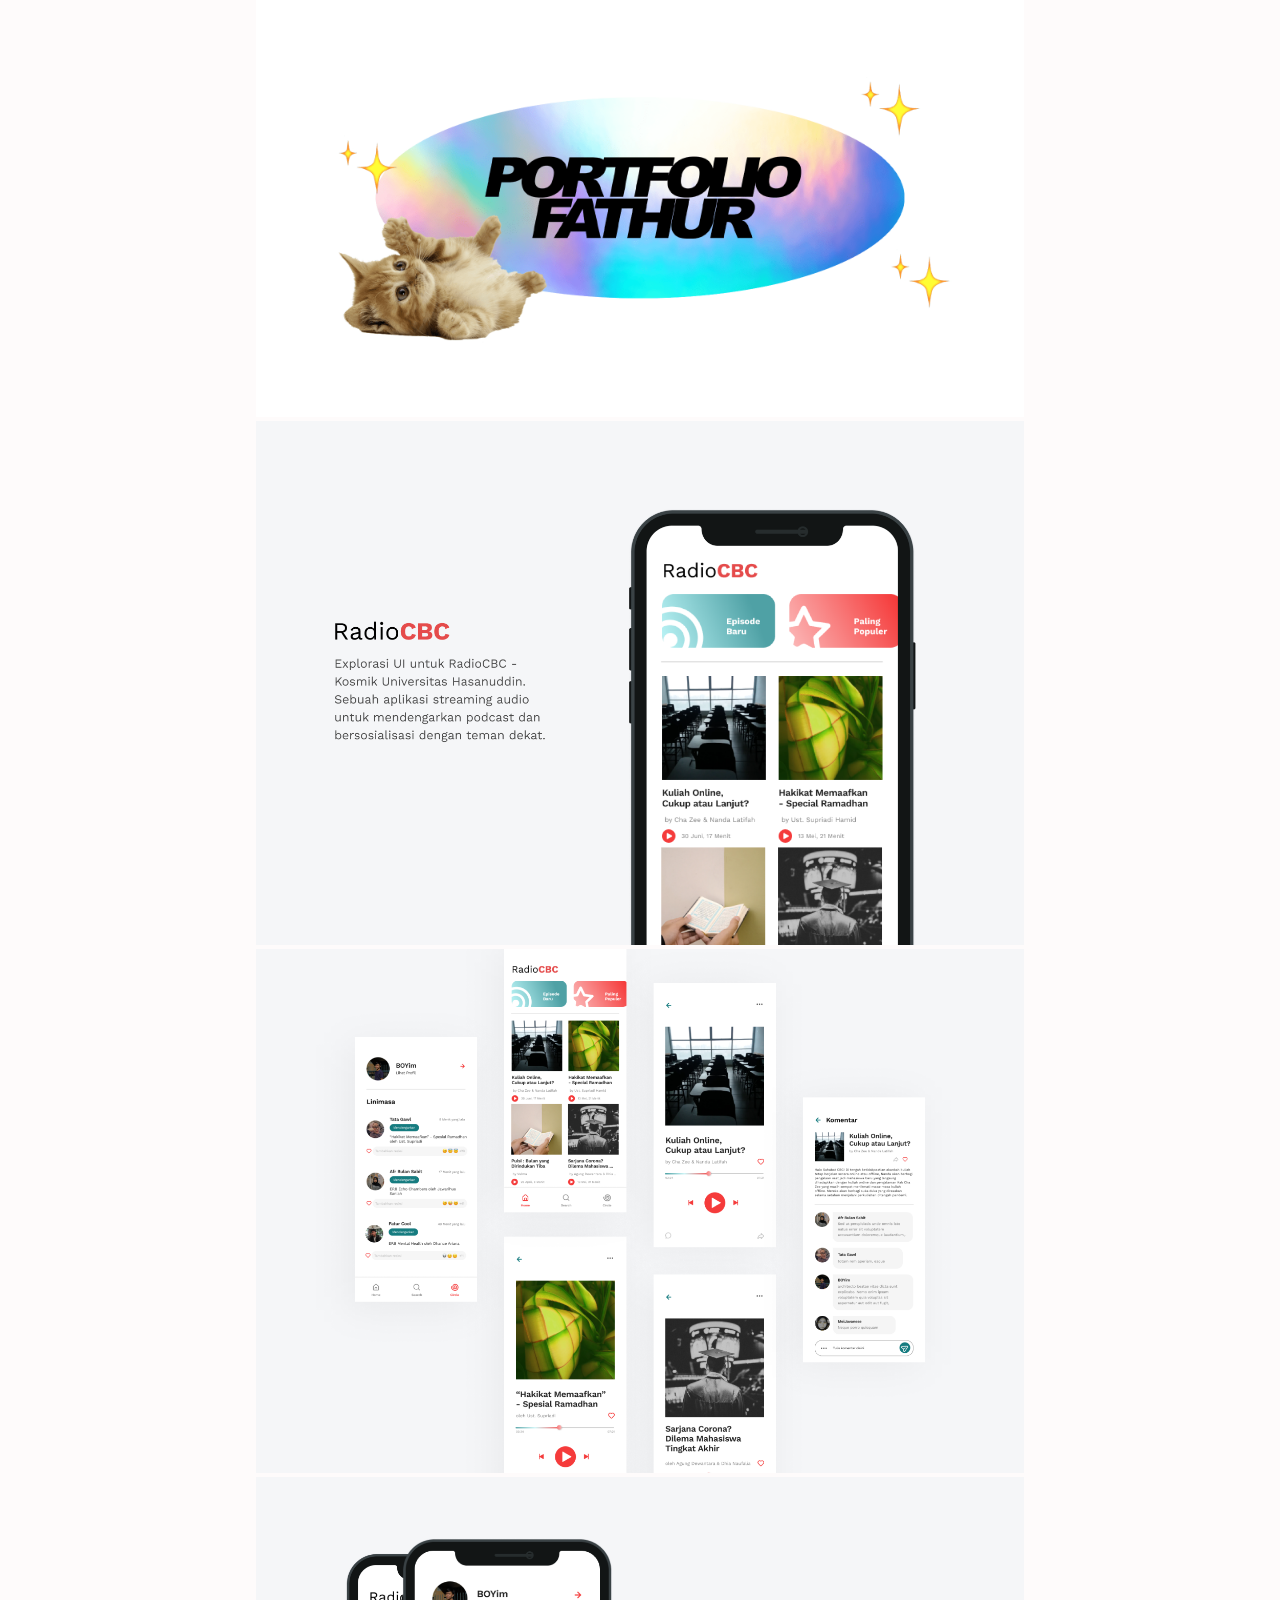
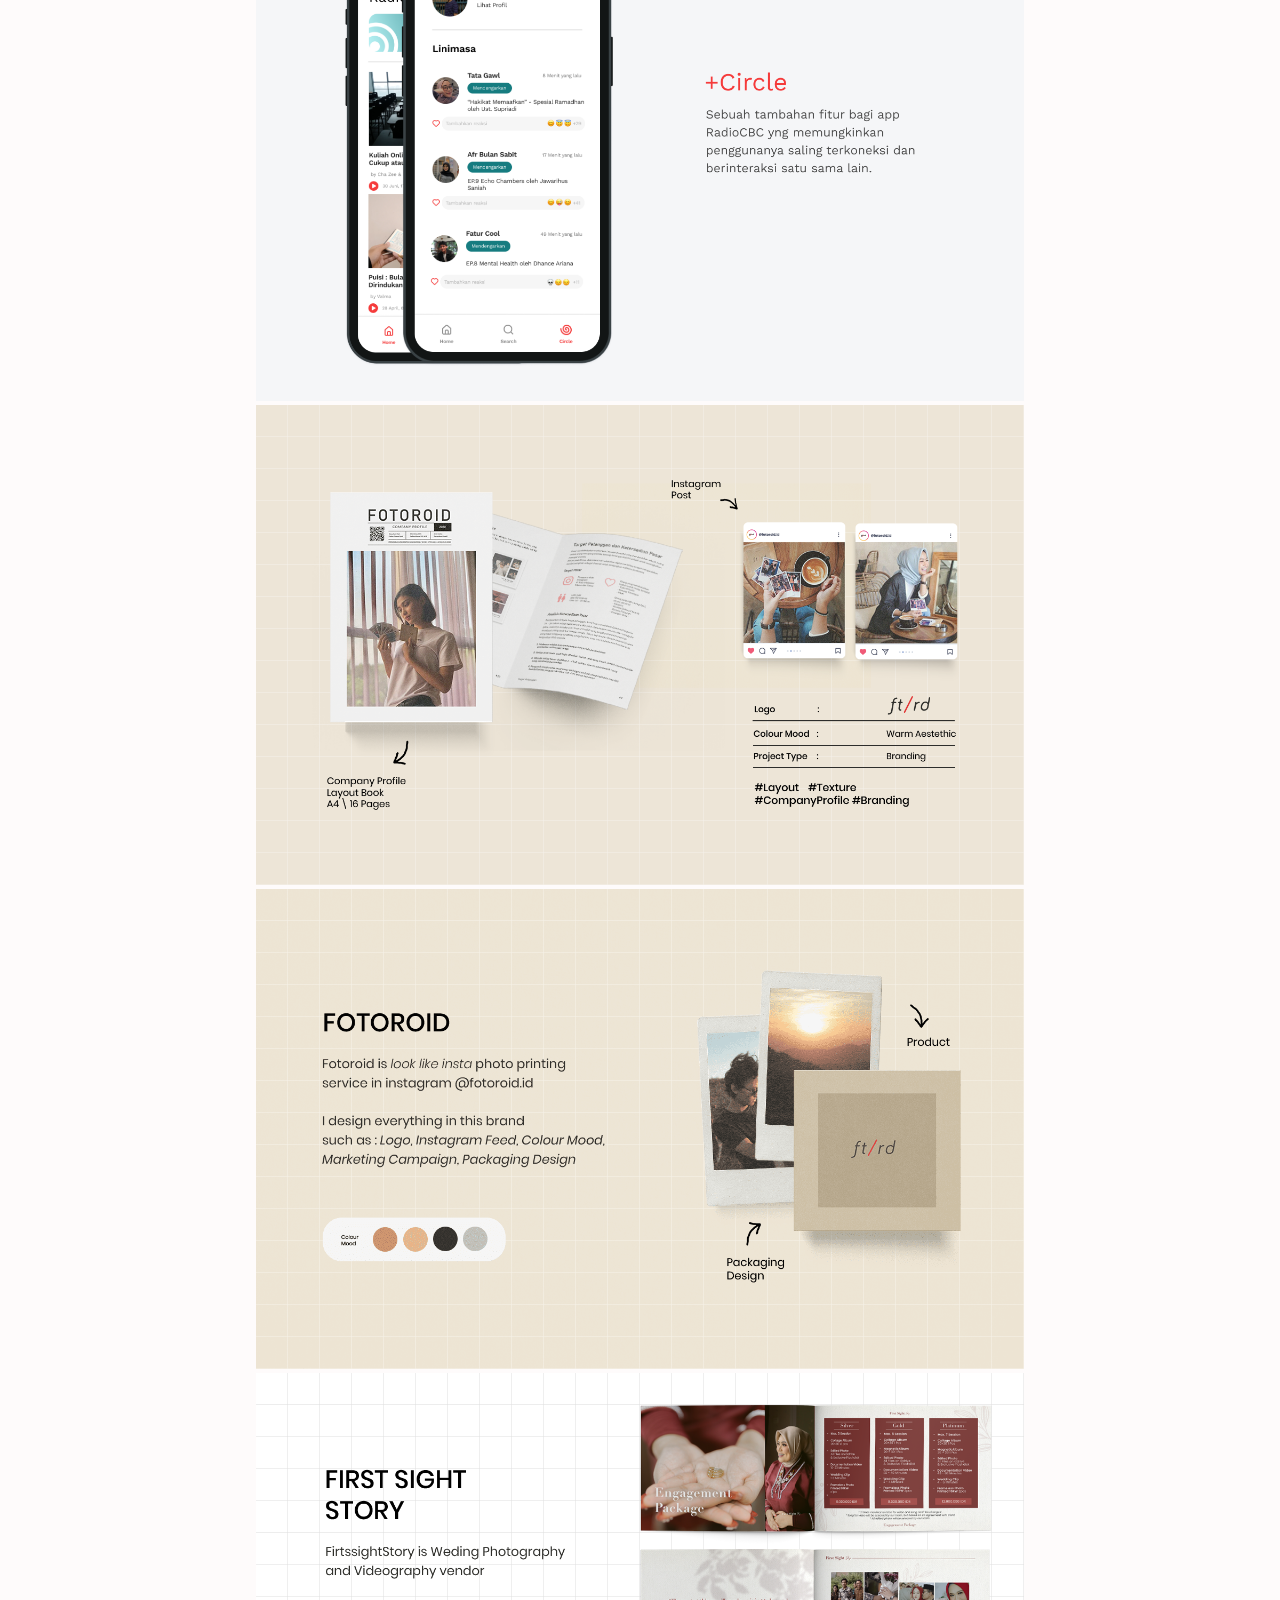
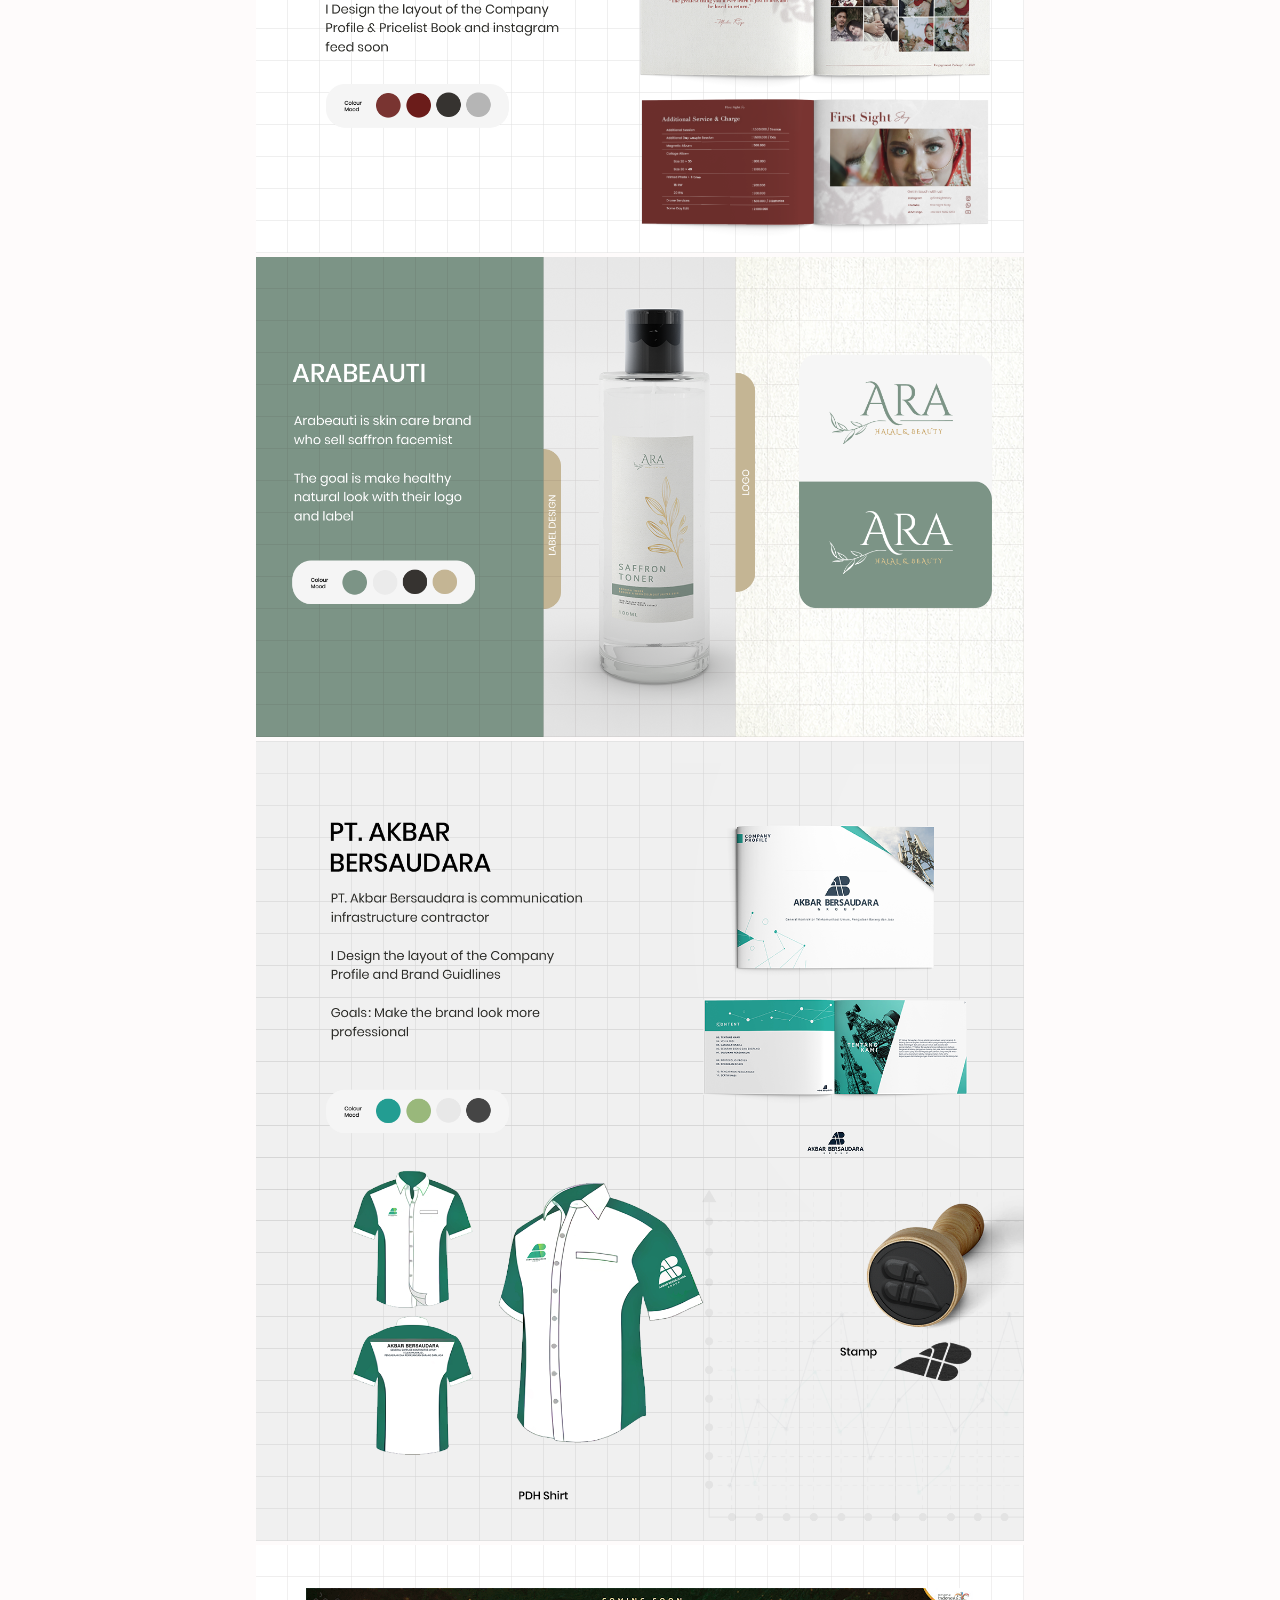
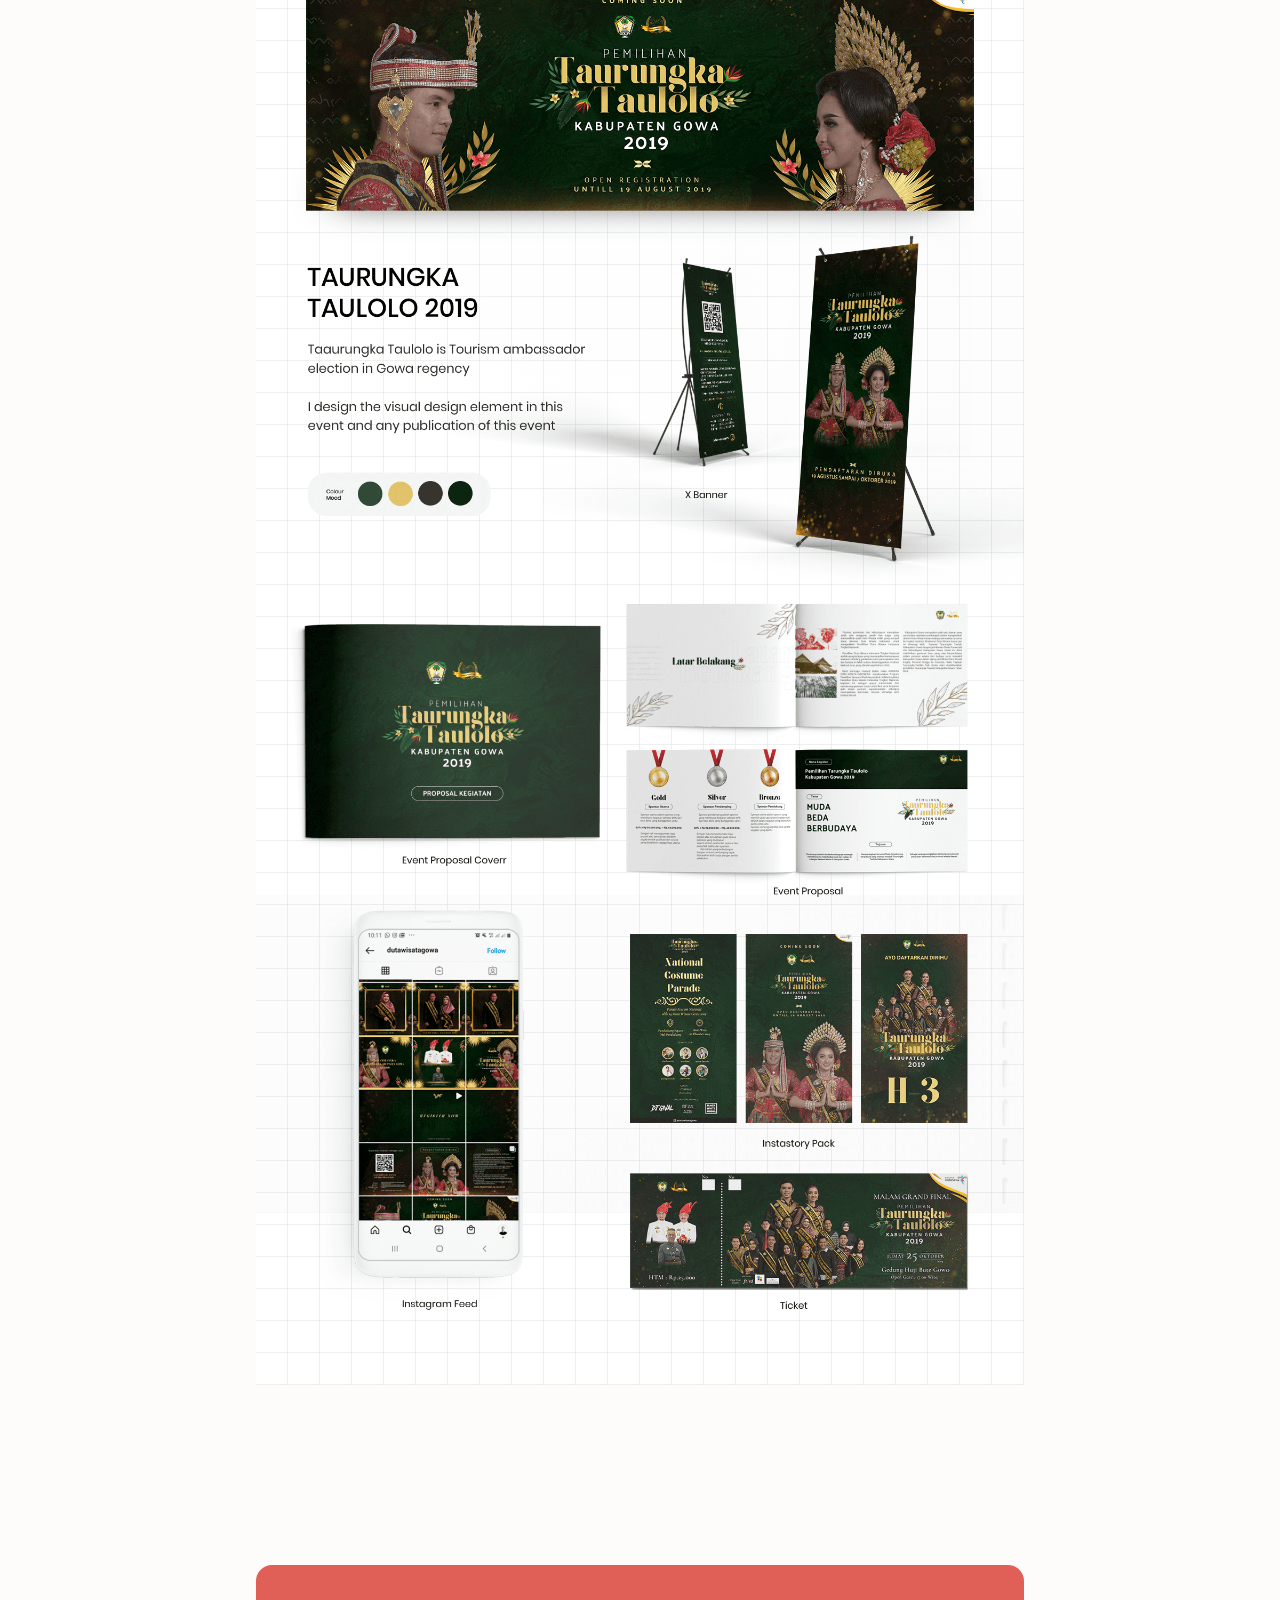
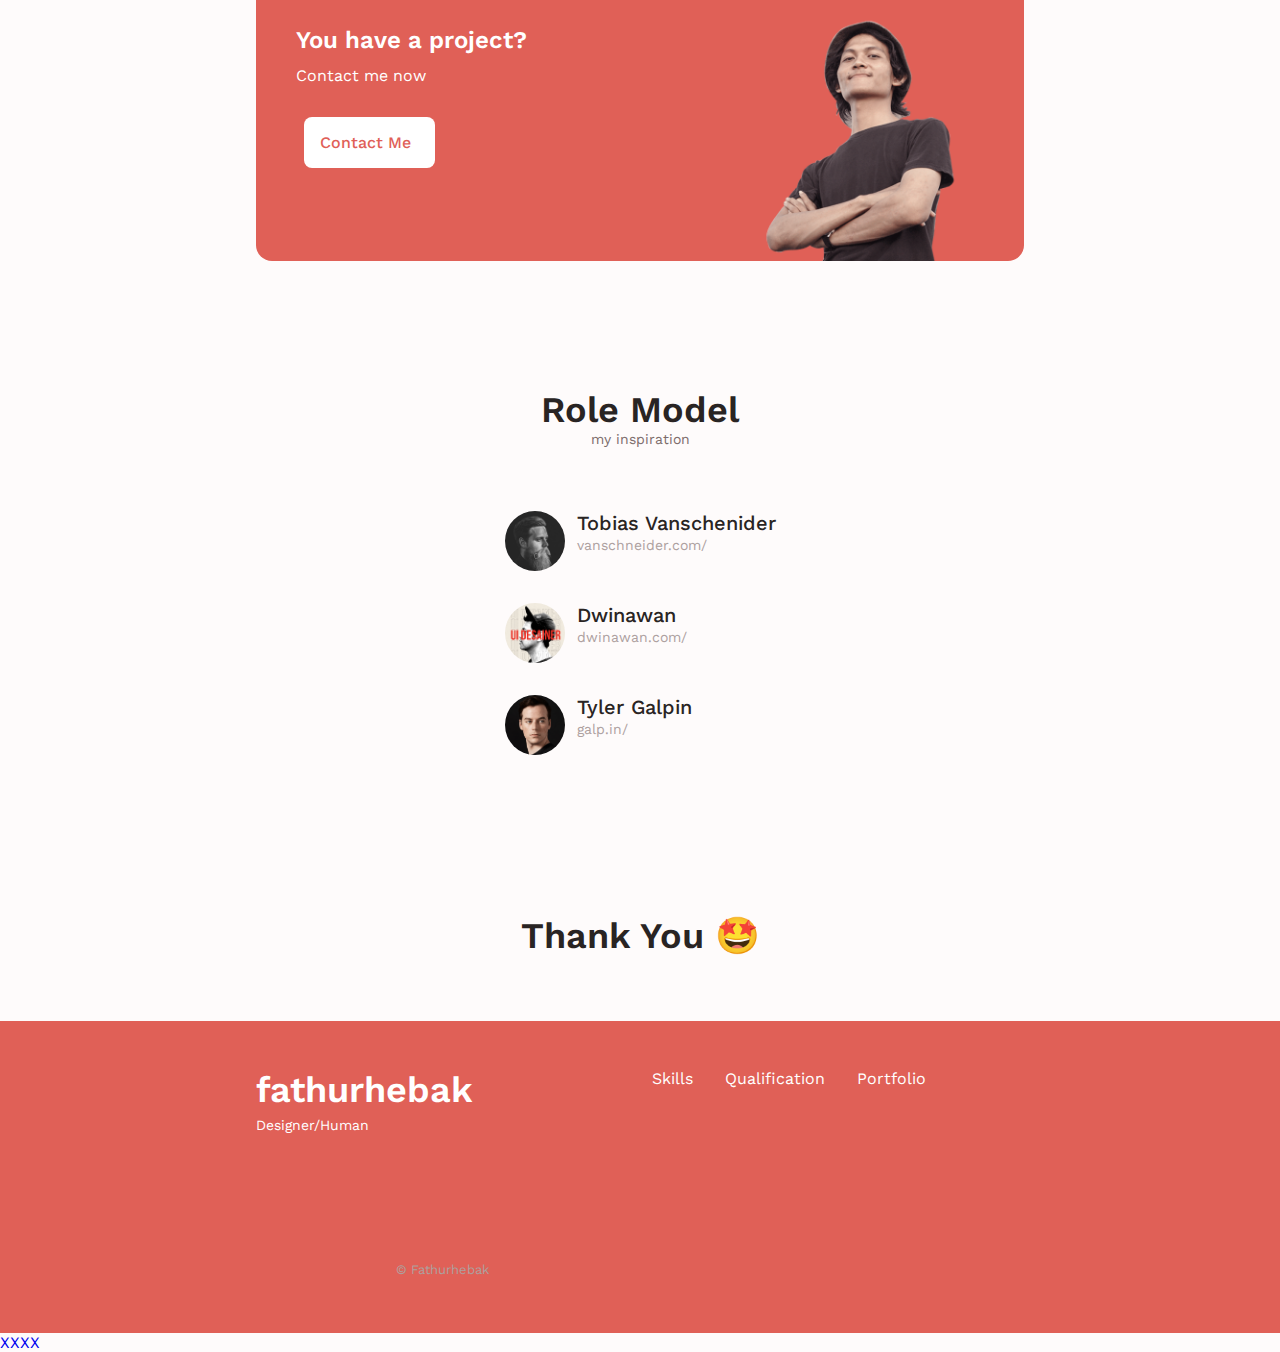
==== commit 6dbcd0af: "Update index.html" ====
--- a/index.html
+++ b/index.html
@@ -101,13 +101,11 @@
 
                     <div class="home__data">
                         <h1 class="home__title">Fathur.</h1>
-                        <h3 class="home__subtitle">Designer/Human
+                        <h3 class="home__subtitle">Graphic Designer
                         
                         </h3>
                         <p class="home__description">
-                            Sometimes i do design, infrequently i do code, and anytime i learns.
-                            <br> <br> I love RHCP, Coldplay and Liverpool.
-                           <br> <br> Adaptive learner and I work hard to maintain my craft. 
+                          Hi, I am looking for position as a graphic designer in a reputable company where I can utilize my skills, creativity, and experience to help the organization achieve its goals. Ready to move quickly.
                         </p>
                         <a href="https://wasap.at/XheZH1" target="_blank" class="button button--flex">
                            Contact Me  <i class="uil uil-message button__icon"></i>
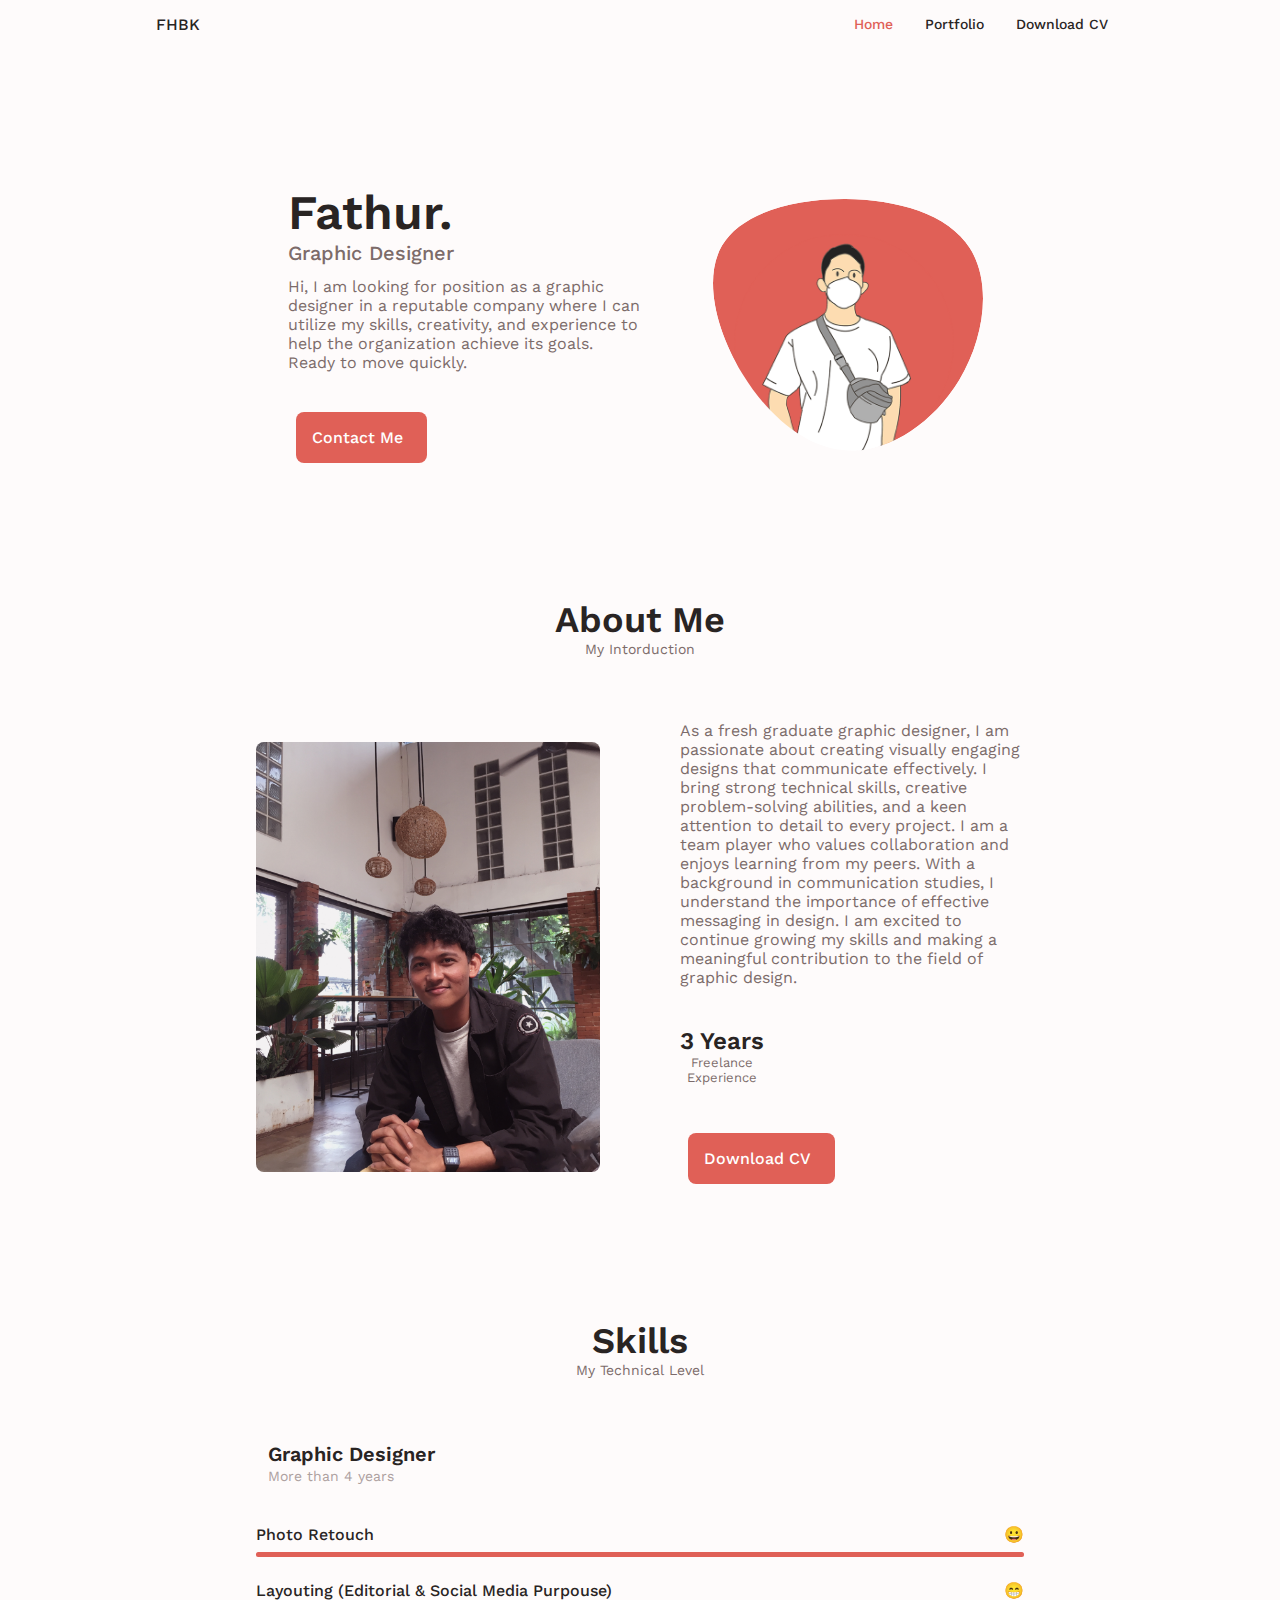
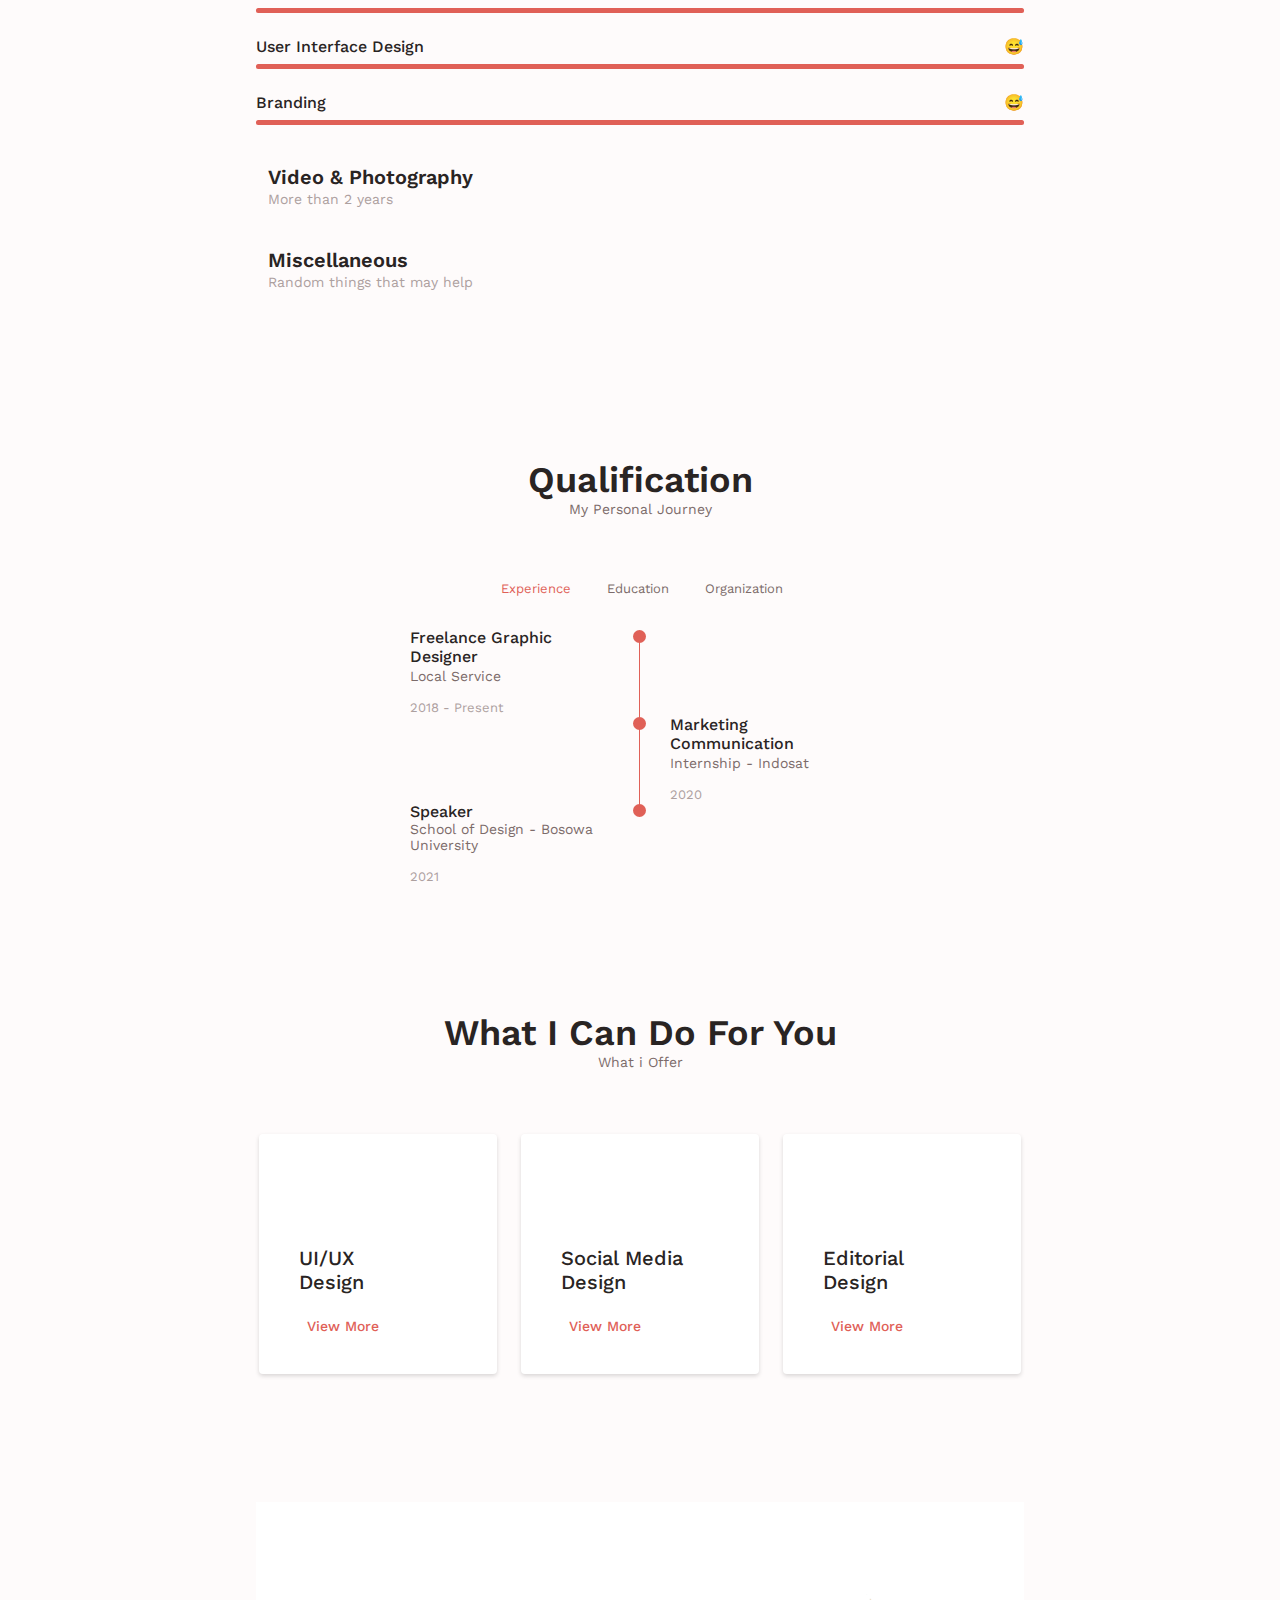
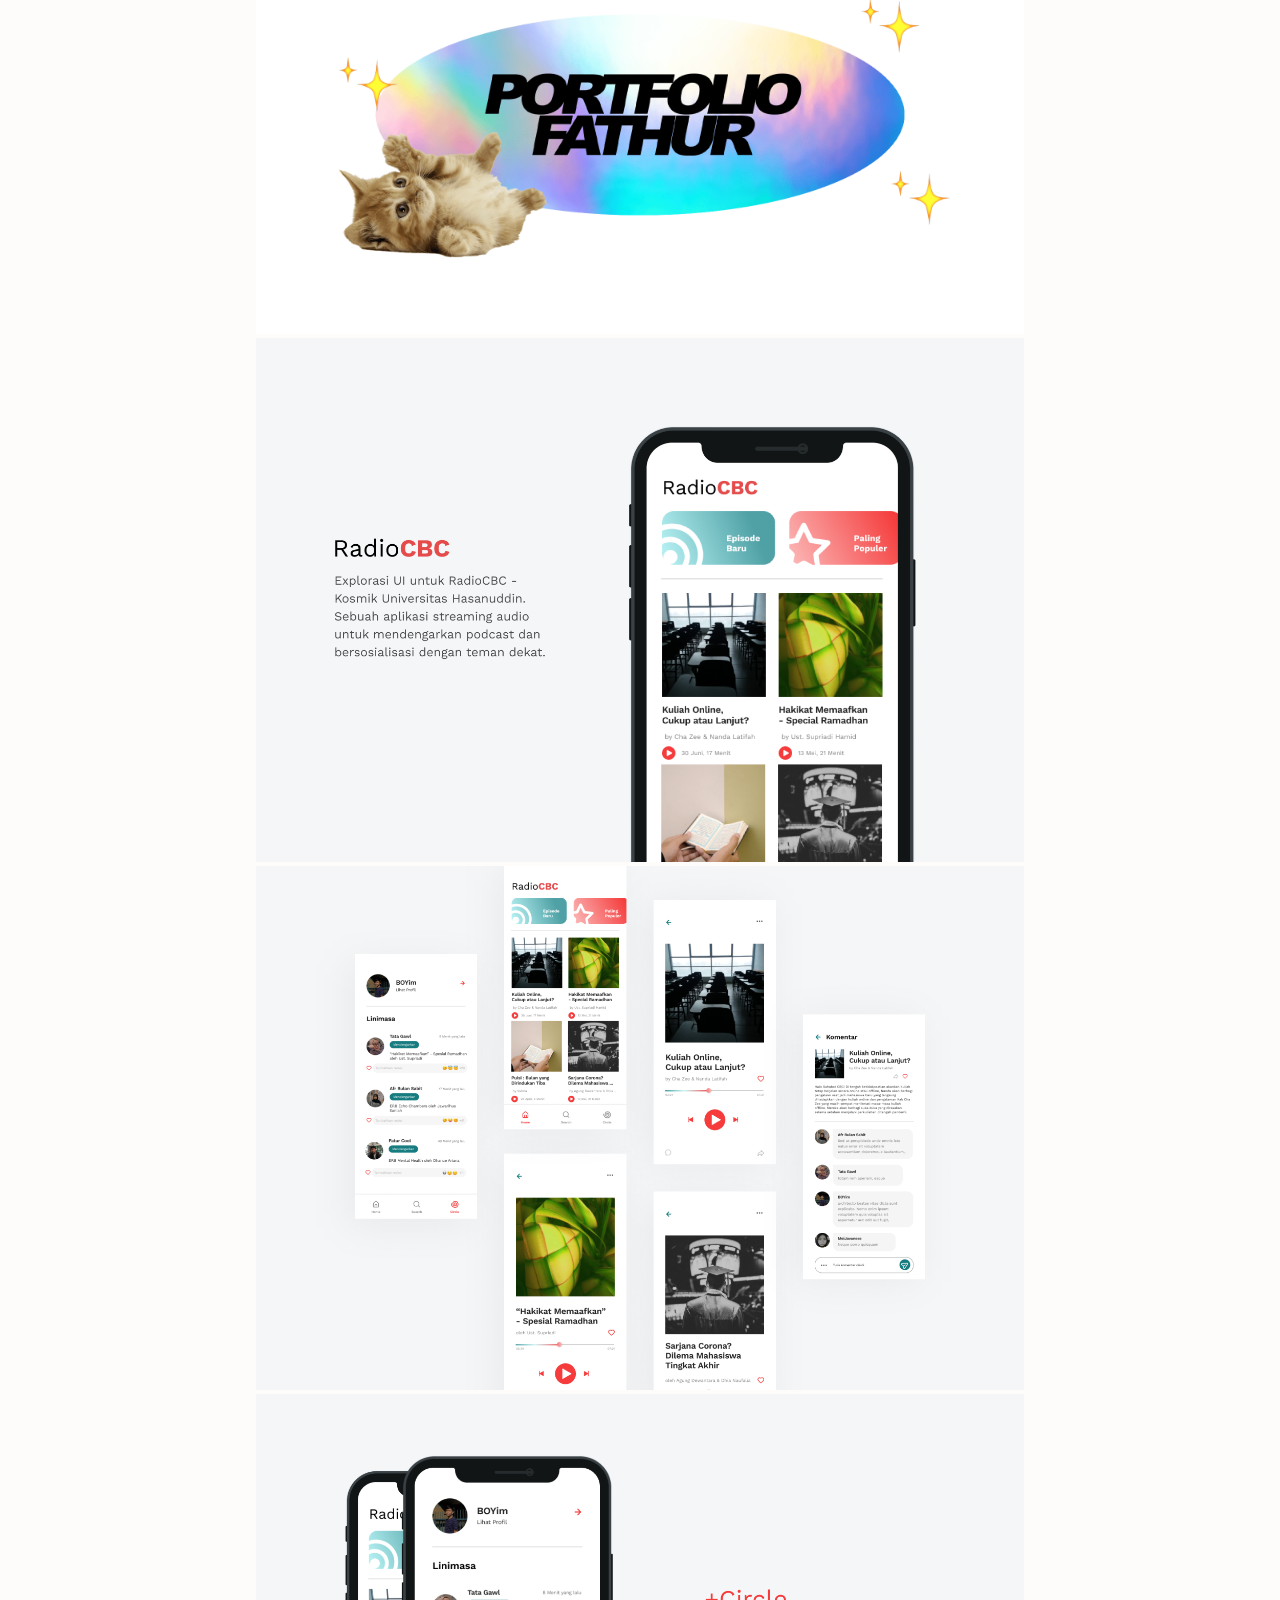
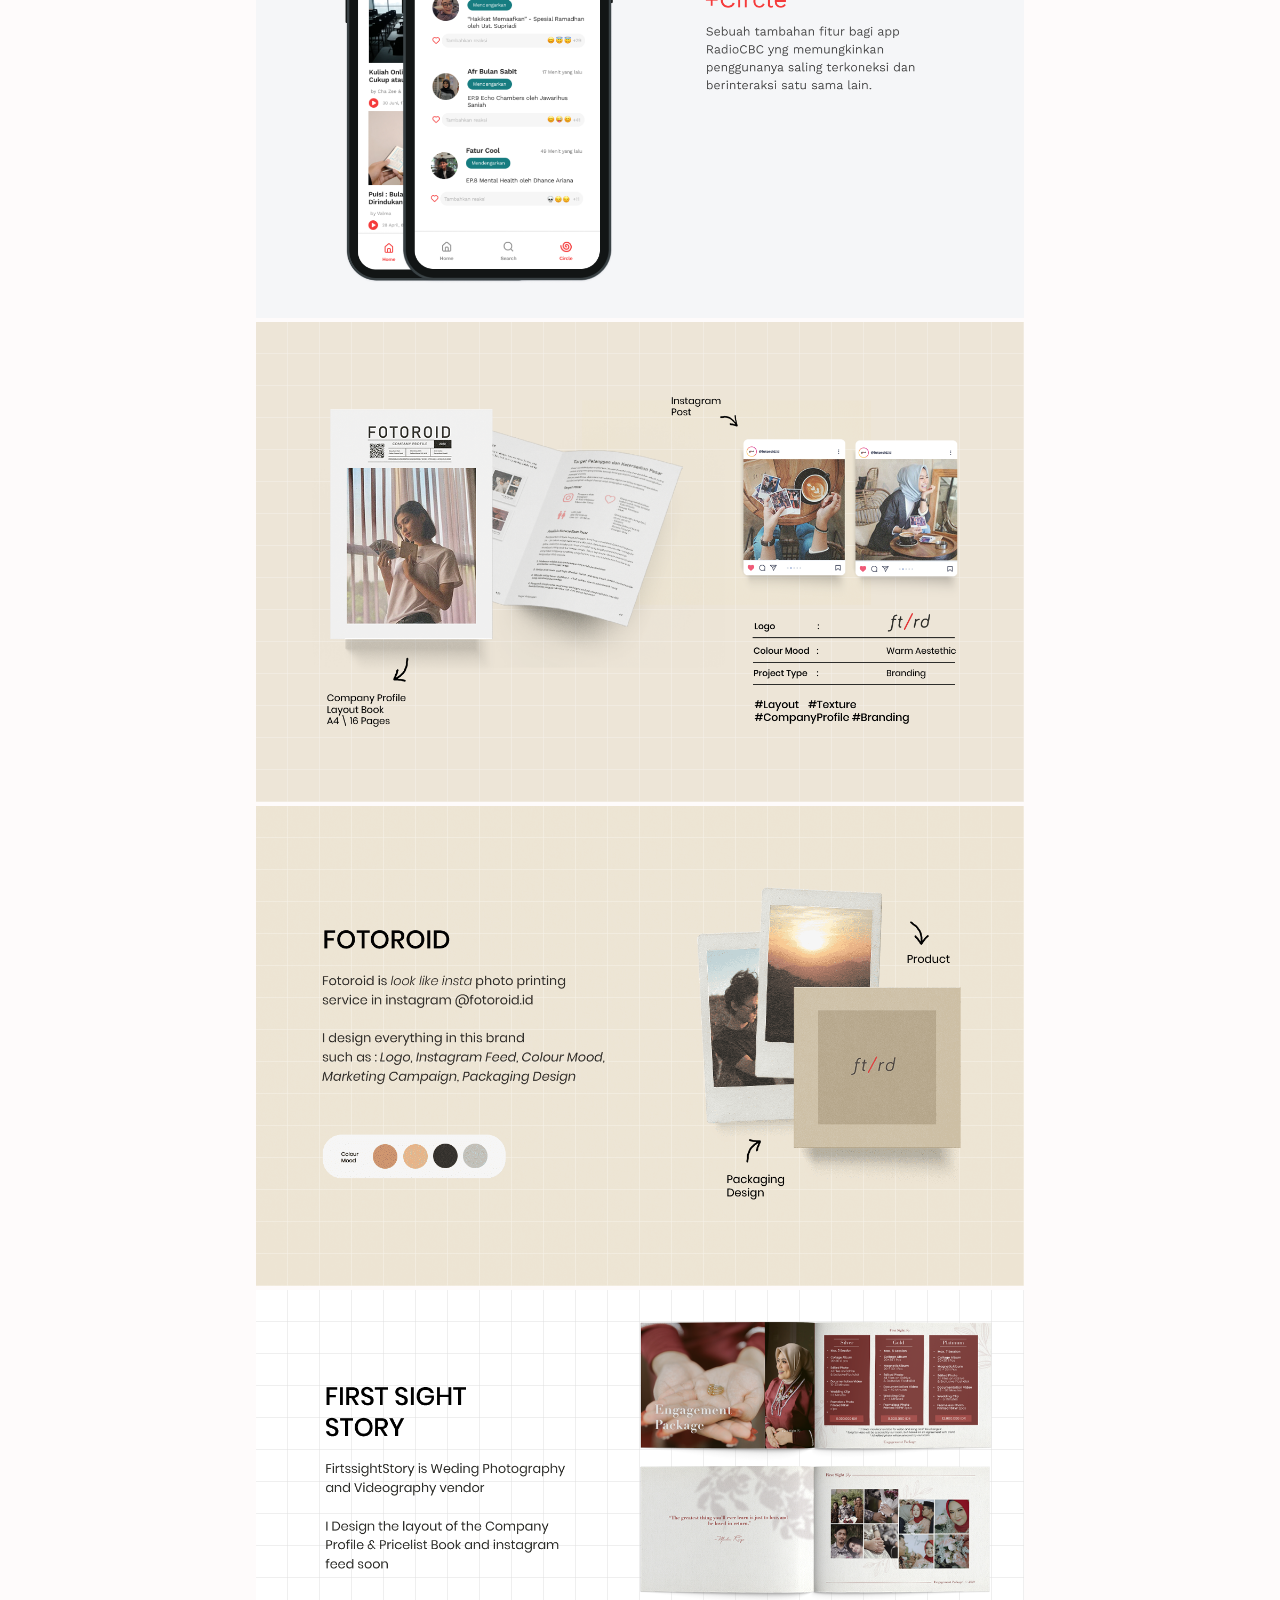
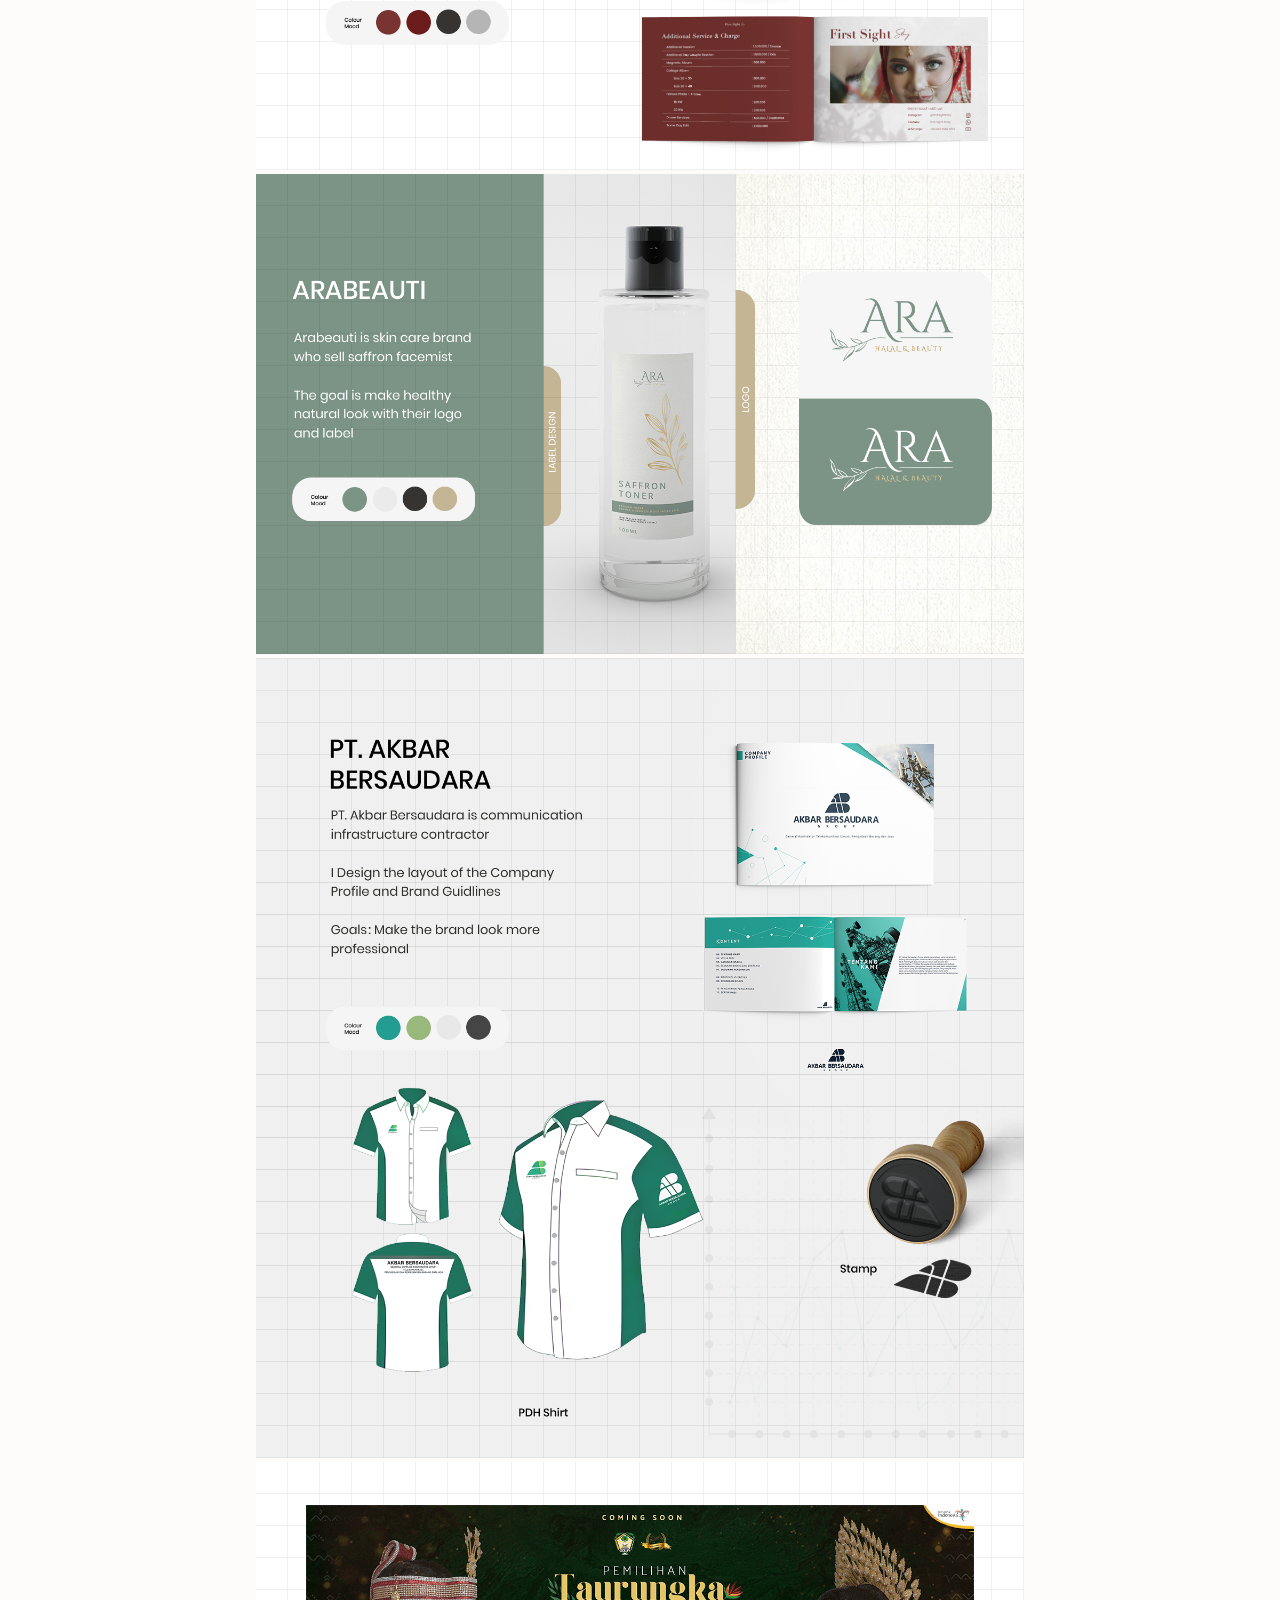
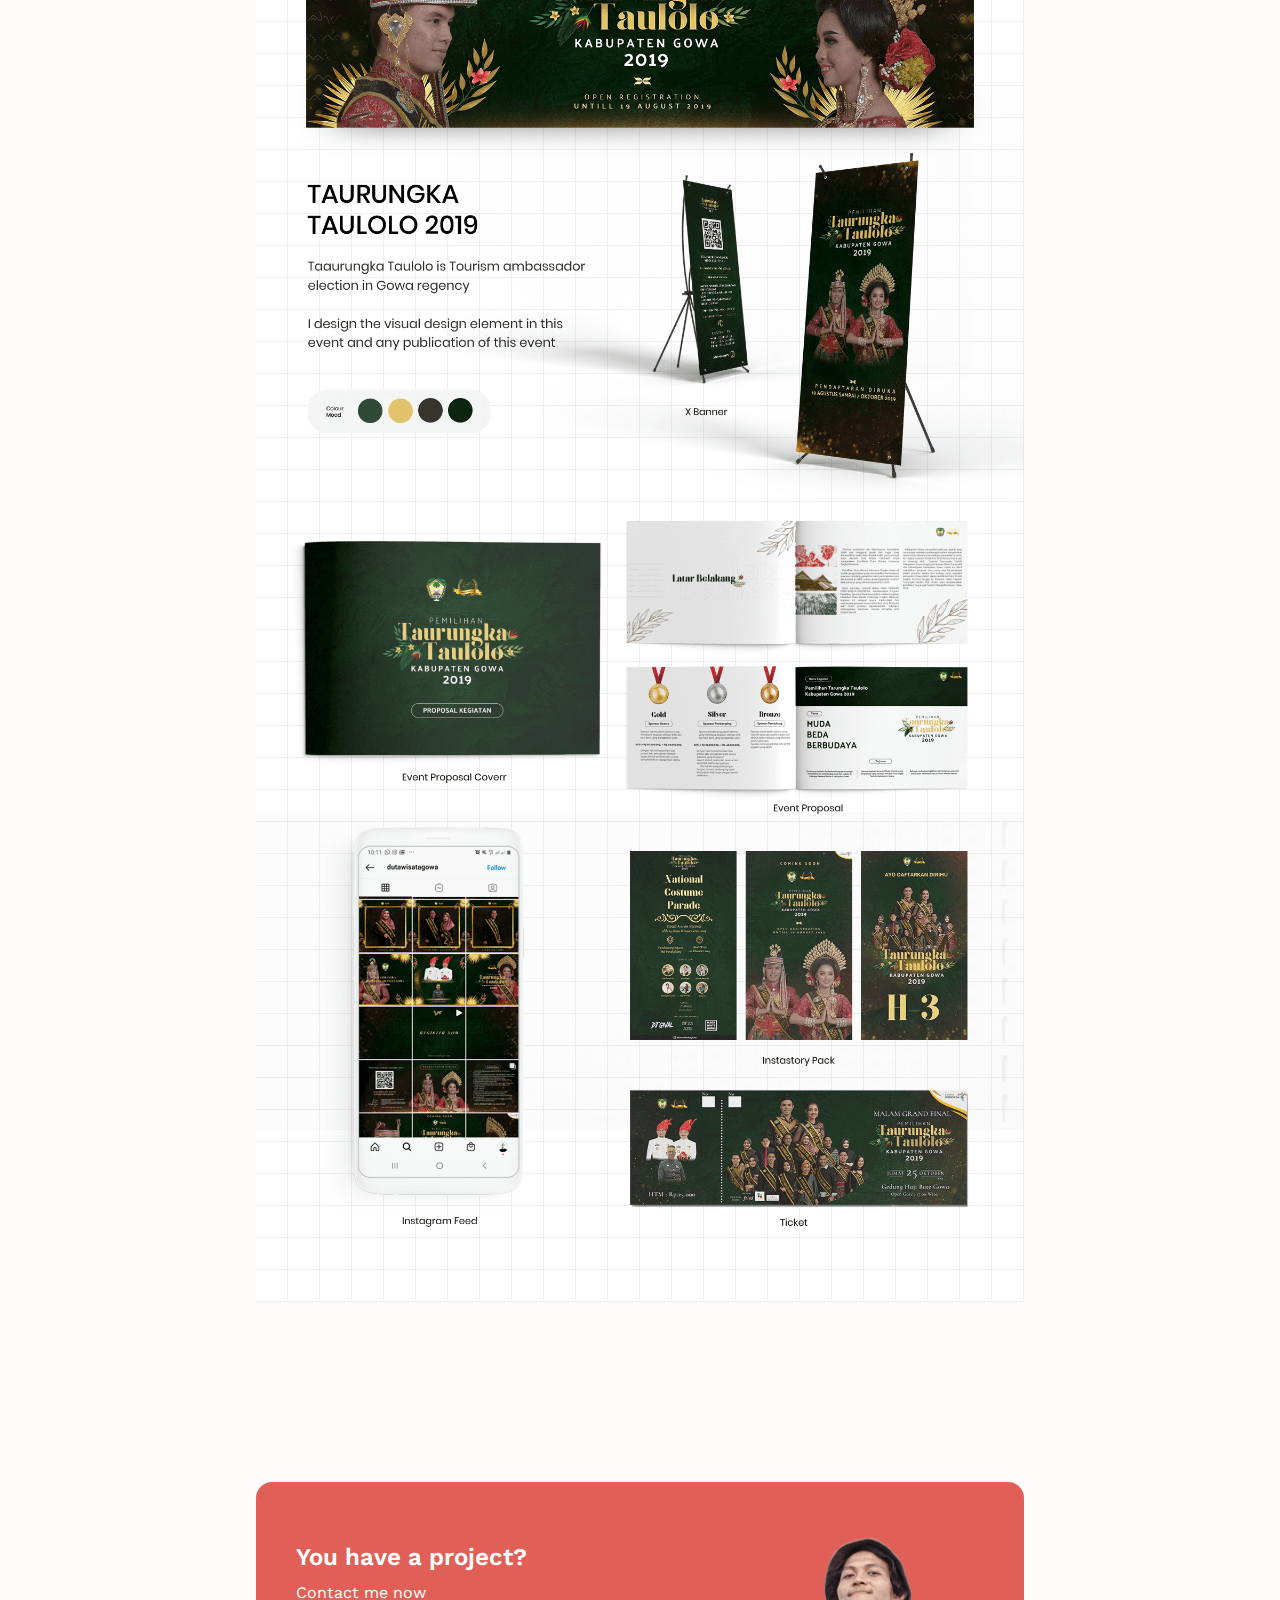
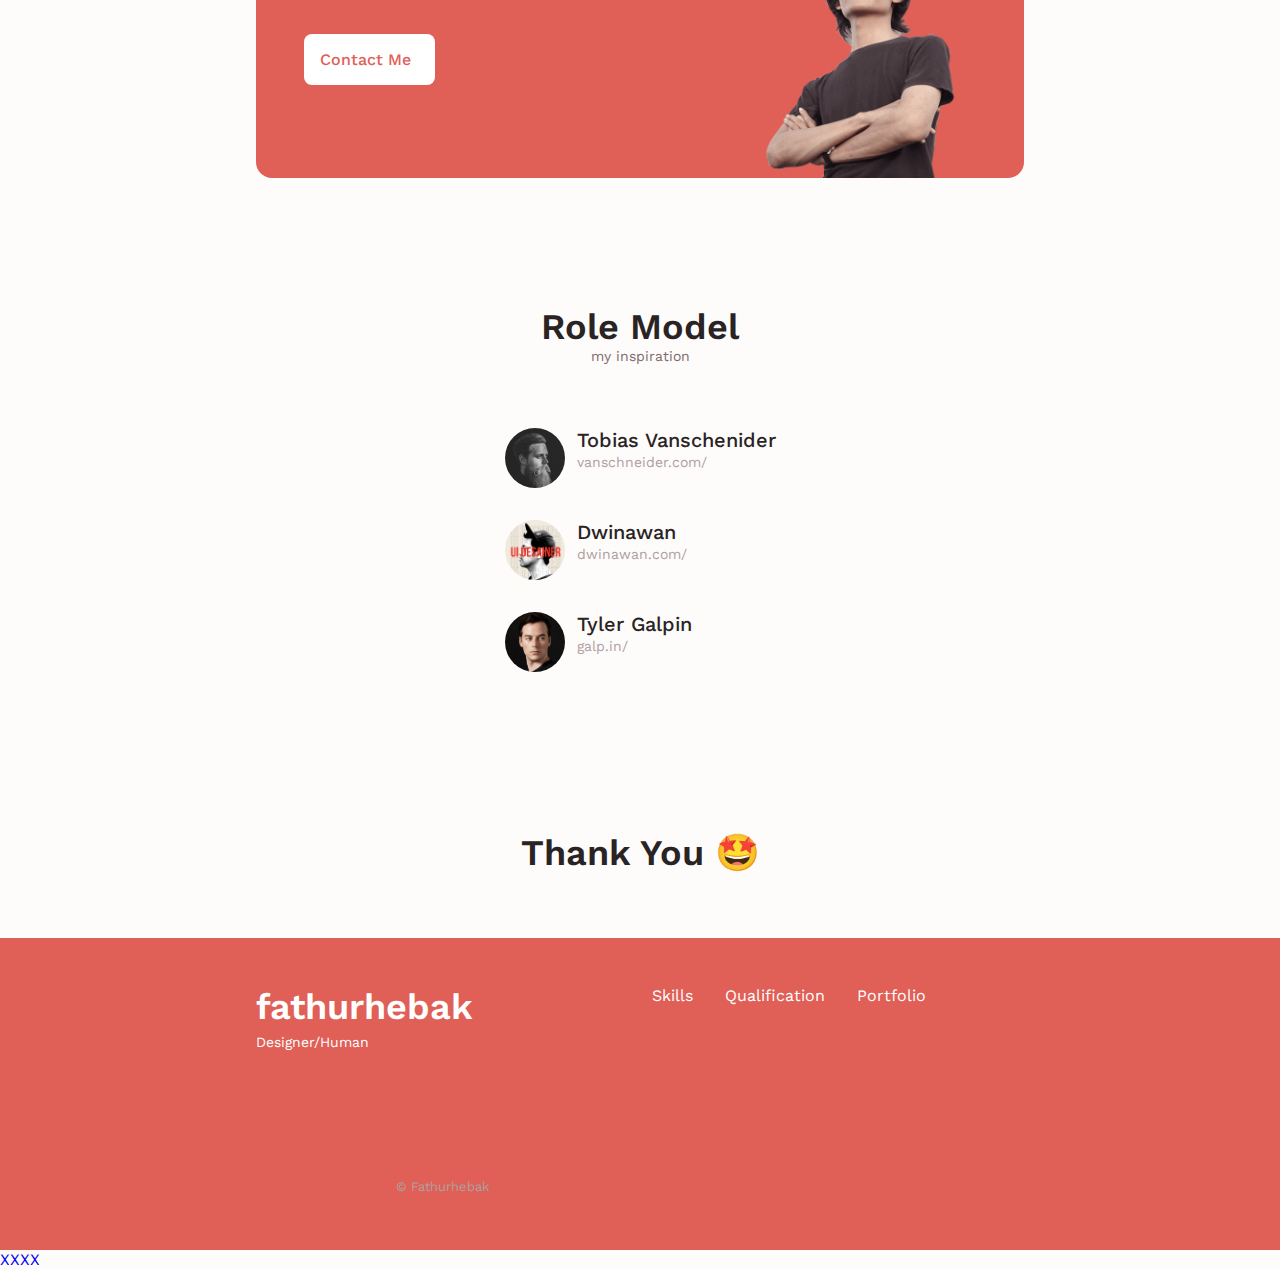
==== commit 07892e6a: "Update index.html" ====
--- a/index.html
+++ b/index.html
@@ -220,51 +220,6 @@
                         </div>
 
                         <!-- SKIL2 -->
-                        <div class="skills__content skills__close">
-                            <div class="skills__header">
-                                <i class="uil uil-brackets-curly skills__icon"></i>
-
-                                <div>
-                                    <h1 class="skills__title">Front-End Developer</h1>
-                                    <span class="skills__subtitle">Newbie</span>
-                                </div>
-
-                                <i class="uil uil-angle-down skills__arrow"></i>
-                            </div>
-
-                            <div class="skills__list grid">
-                                <div class="skills__data">
-                                    <div class="skills__titles">
-                                        <h3 class="skills__name">Basic HTML</h3>
-                                        <span class="skills__number">😍</span>
-                                    </div>
-                                    <div class="skills__bar">
-                                        <span class="skills__percentage skills__html"></span>
-                                    </div>
-                                </div>
-
-                                <div class="skills__data">
-                                    <div class="skills__titles">
-                                        <h3 class="skills__name">Basic CSS</h3>
-                                        <span class="skills__number">😉</span>
-                                    </div>
-                                    <div class="skills__bar">
-                                        <span class="skills__percentage skills__js"></span>
-                                    </div>
-                                </div>
-
-                                <div class="skills__data">
-                                    <div class="skills__titles">
-                                        <h3 class="skills__name">JavaScript</h3>
-                                        <span class="skills__number">😫</span>
-                                    </div>
-                                    <div class="skills__bar">
-                                        <span class="skills__percentage skills__react"></span>
-                                    </div>
-                                </div>
-                            </div>
-                        </div>
-
                         <!-- SKIL3 -->
                         <div class="skills__content skills__close">
                             <div class="skills__header">
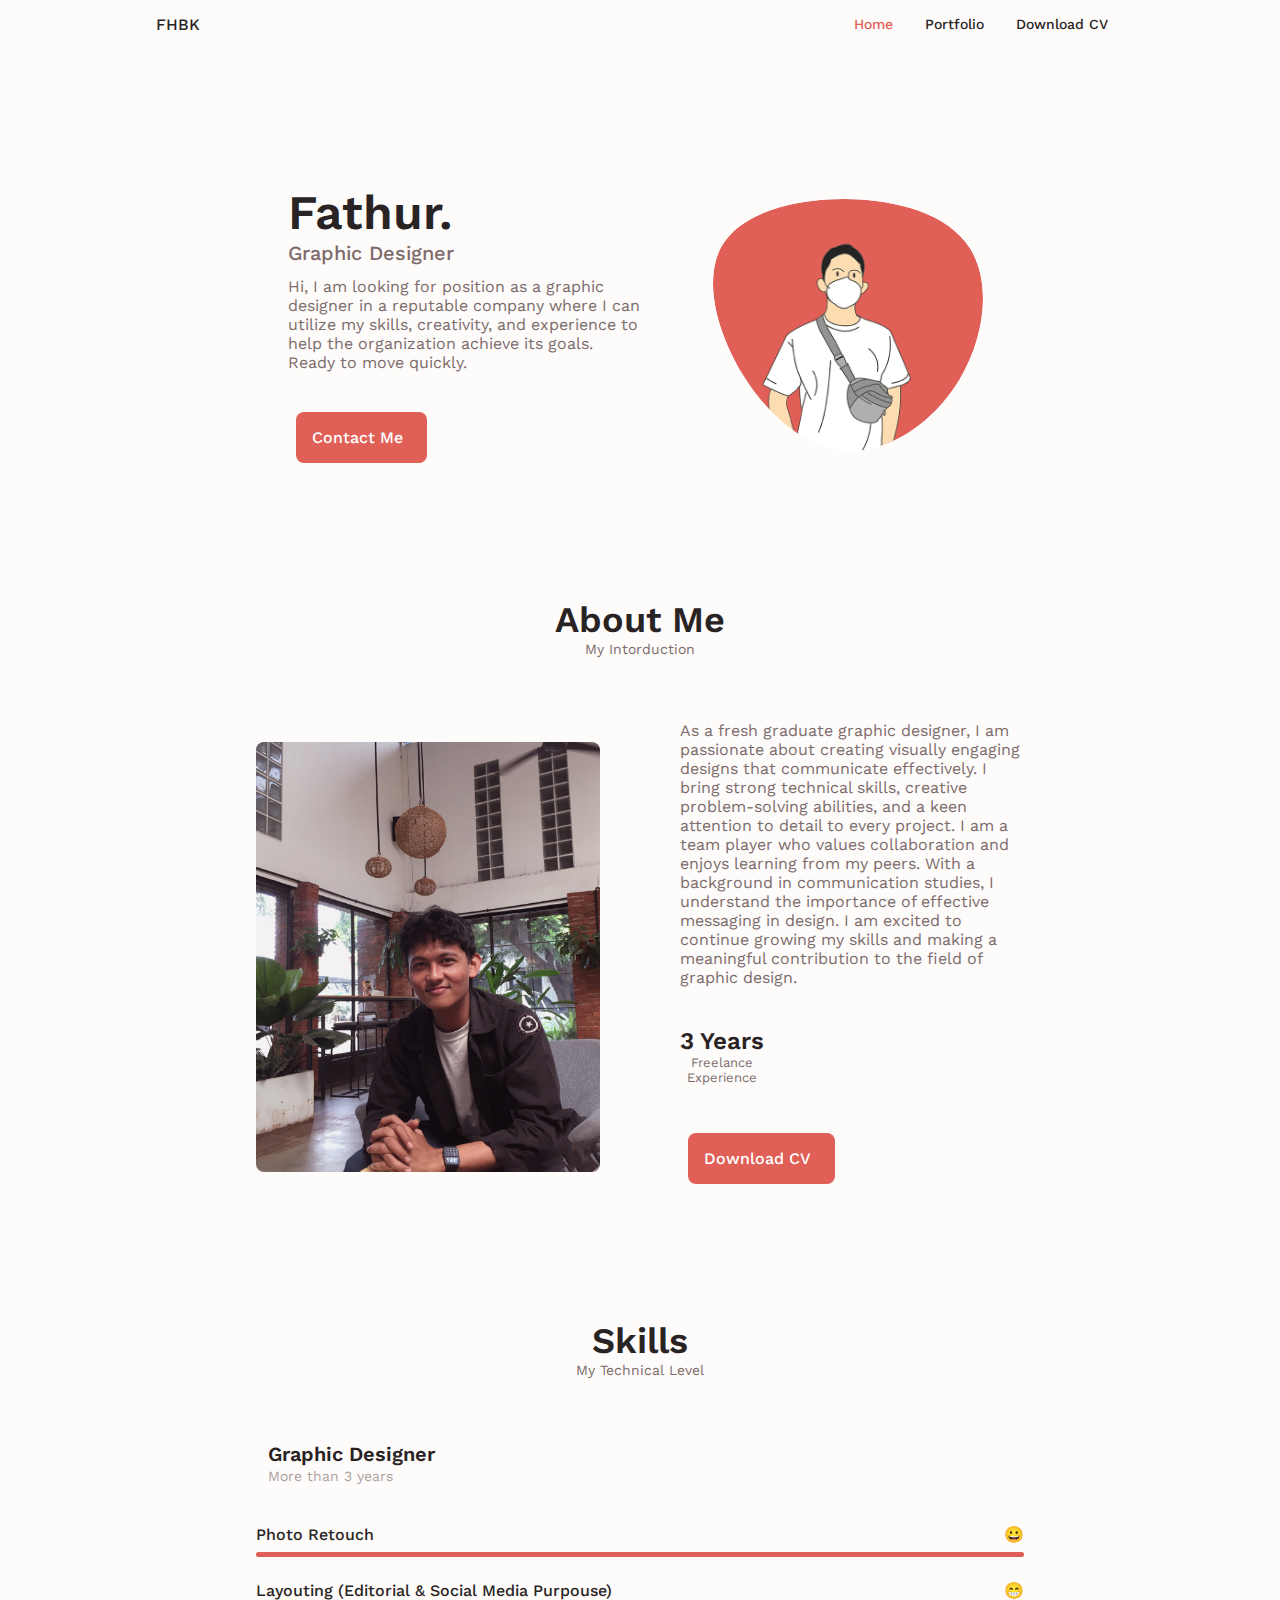
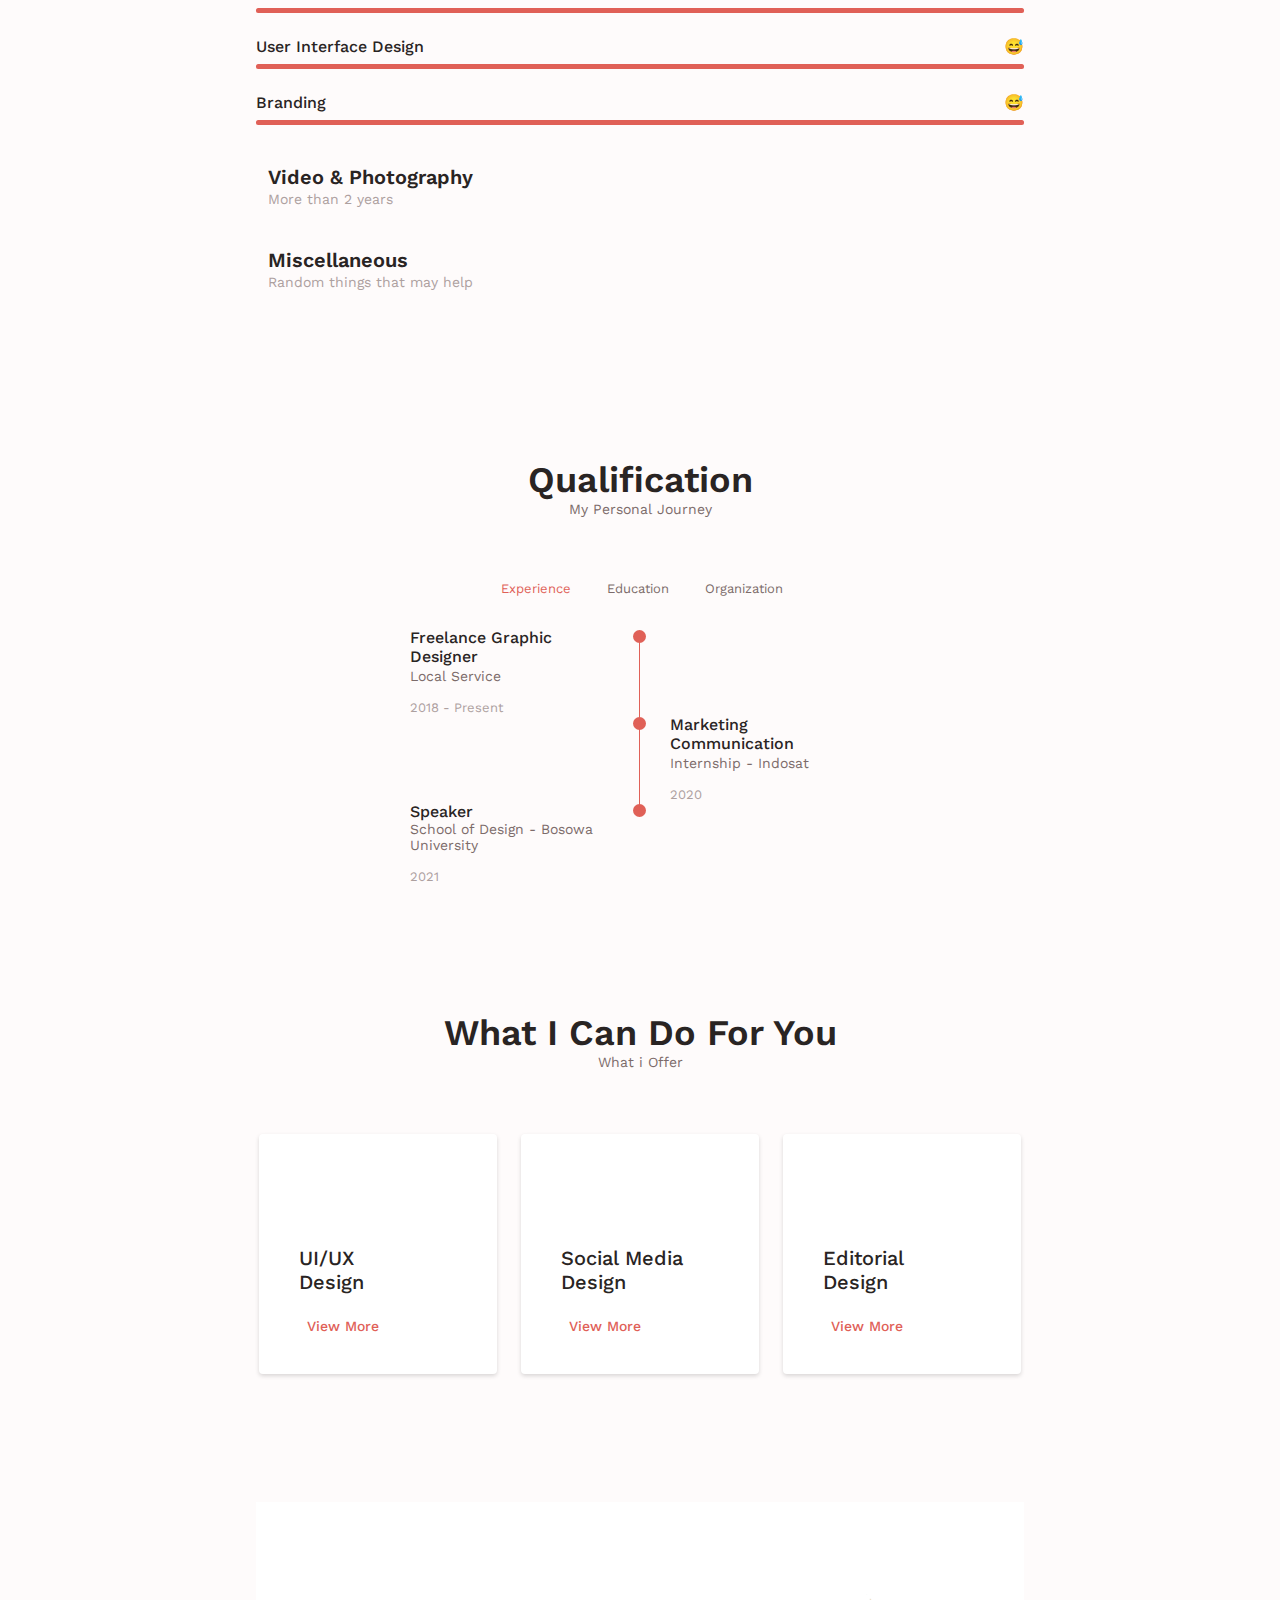
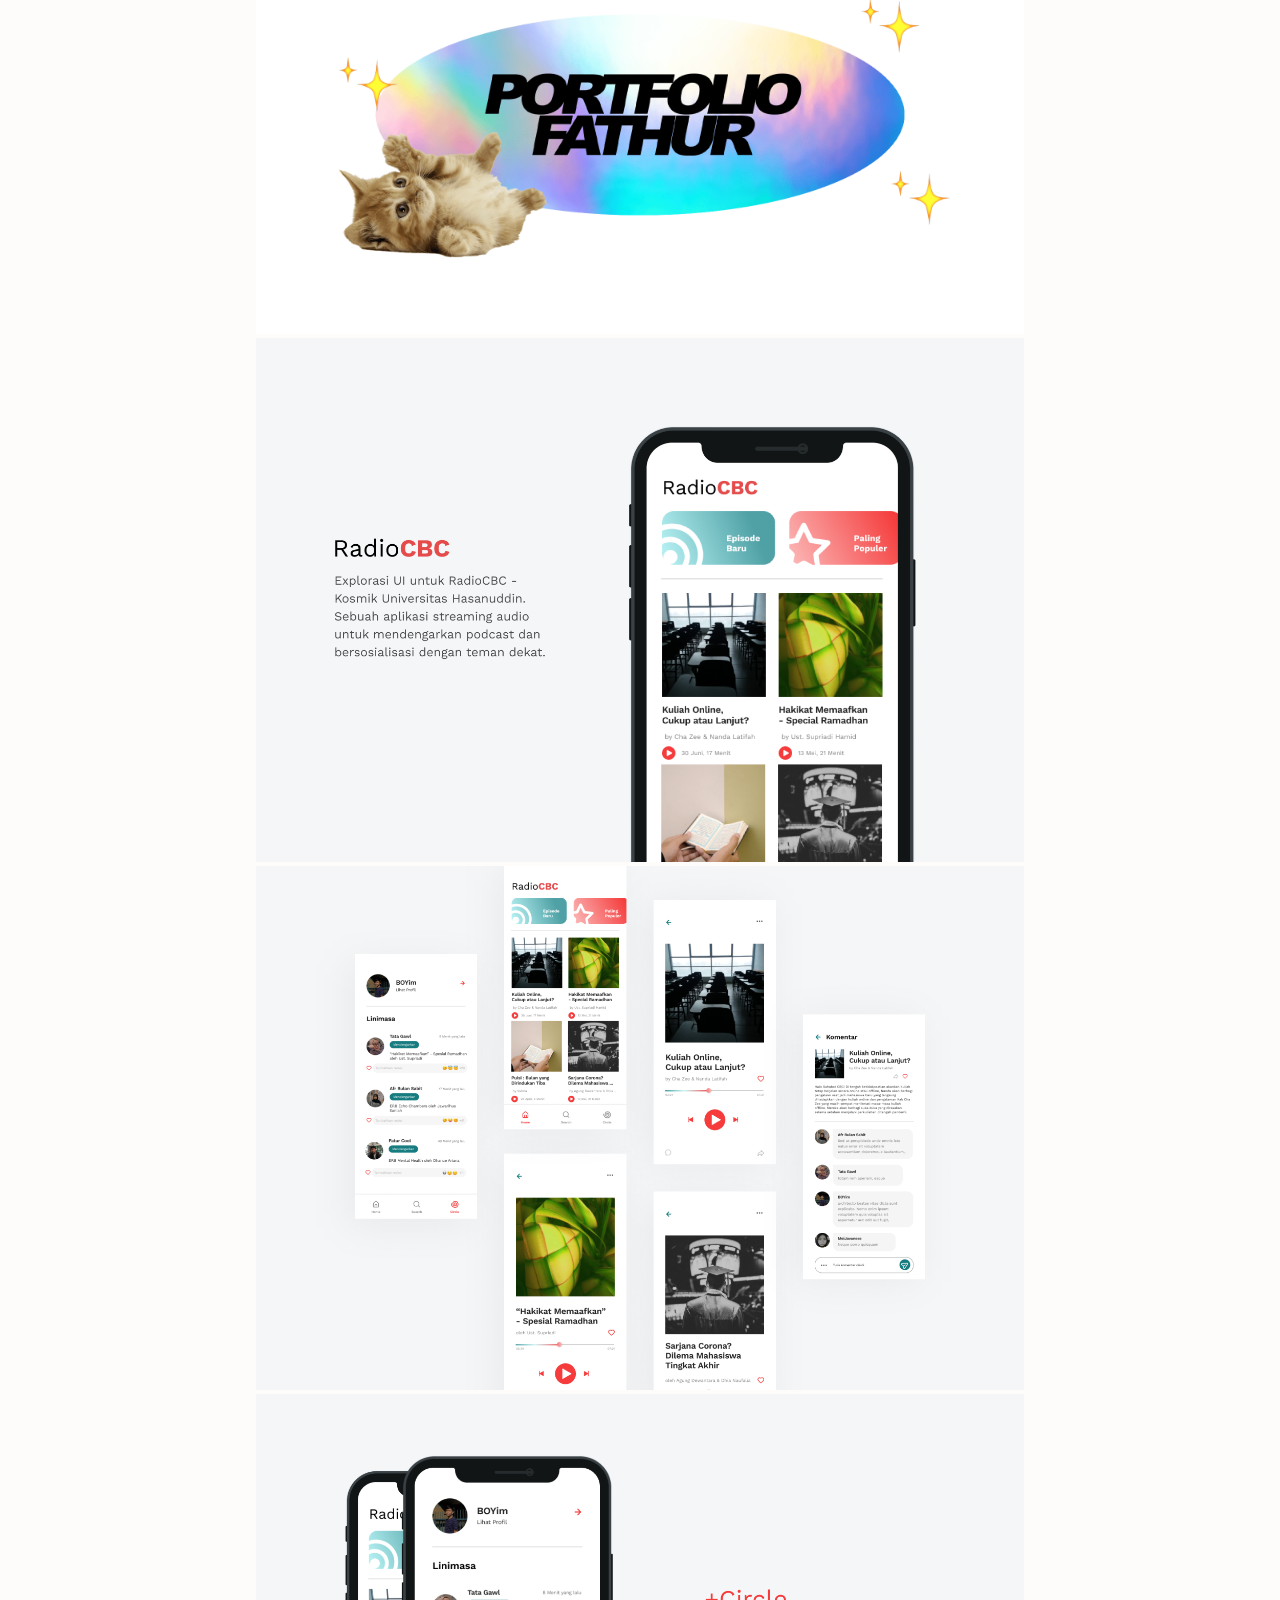
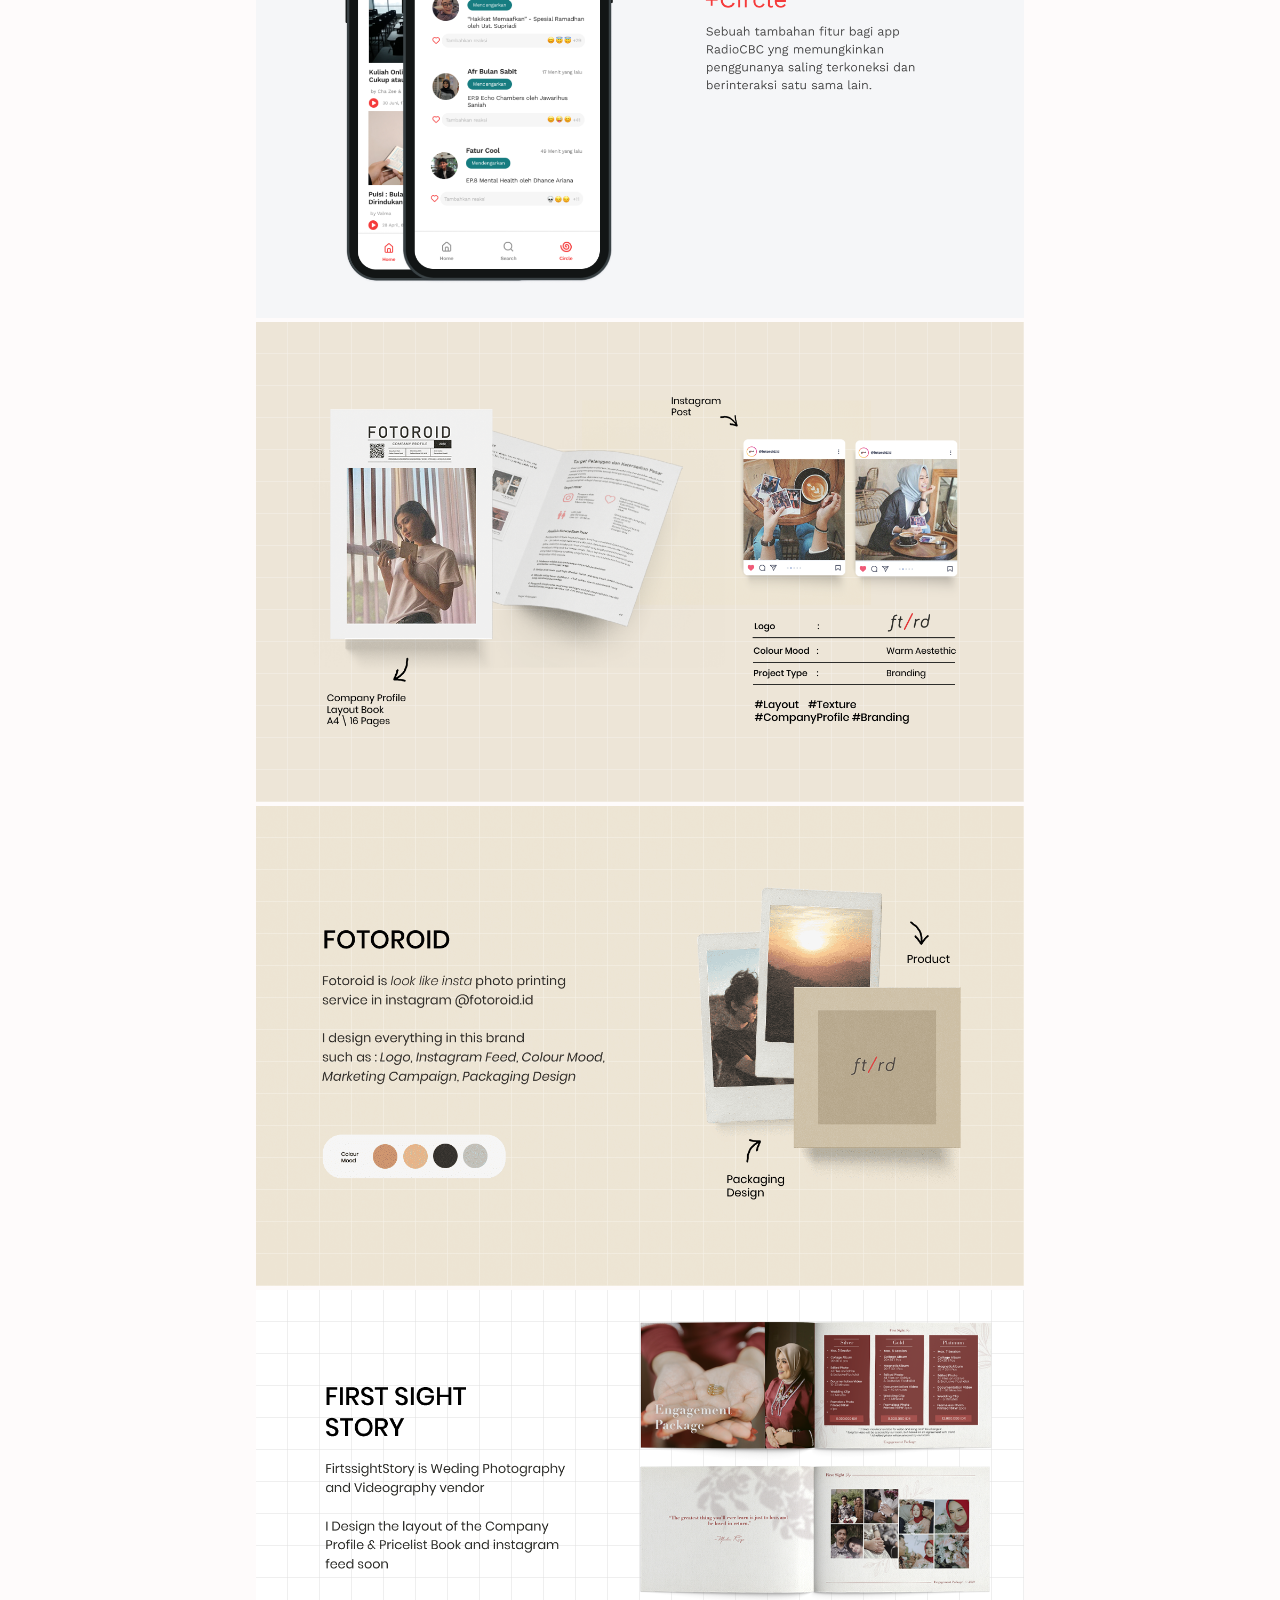
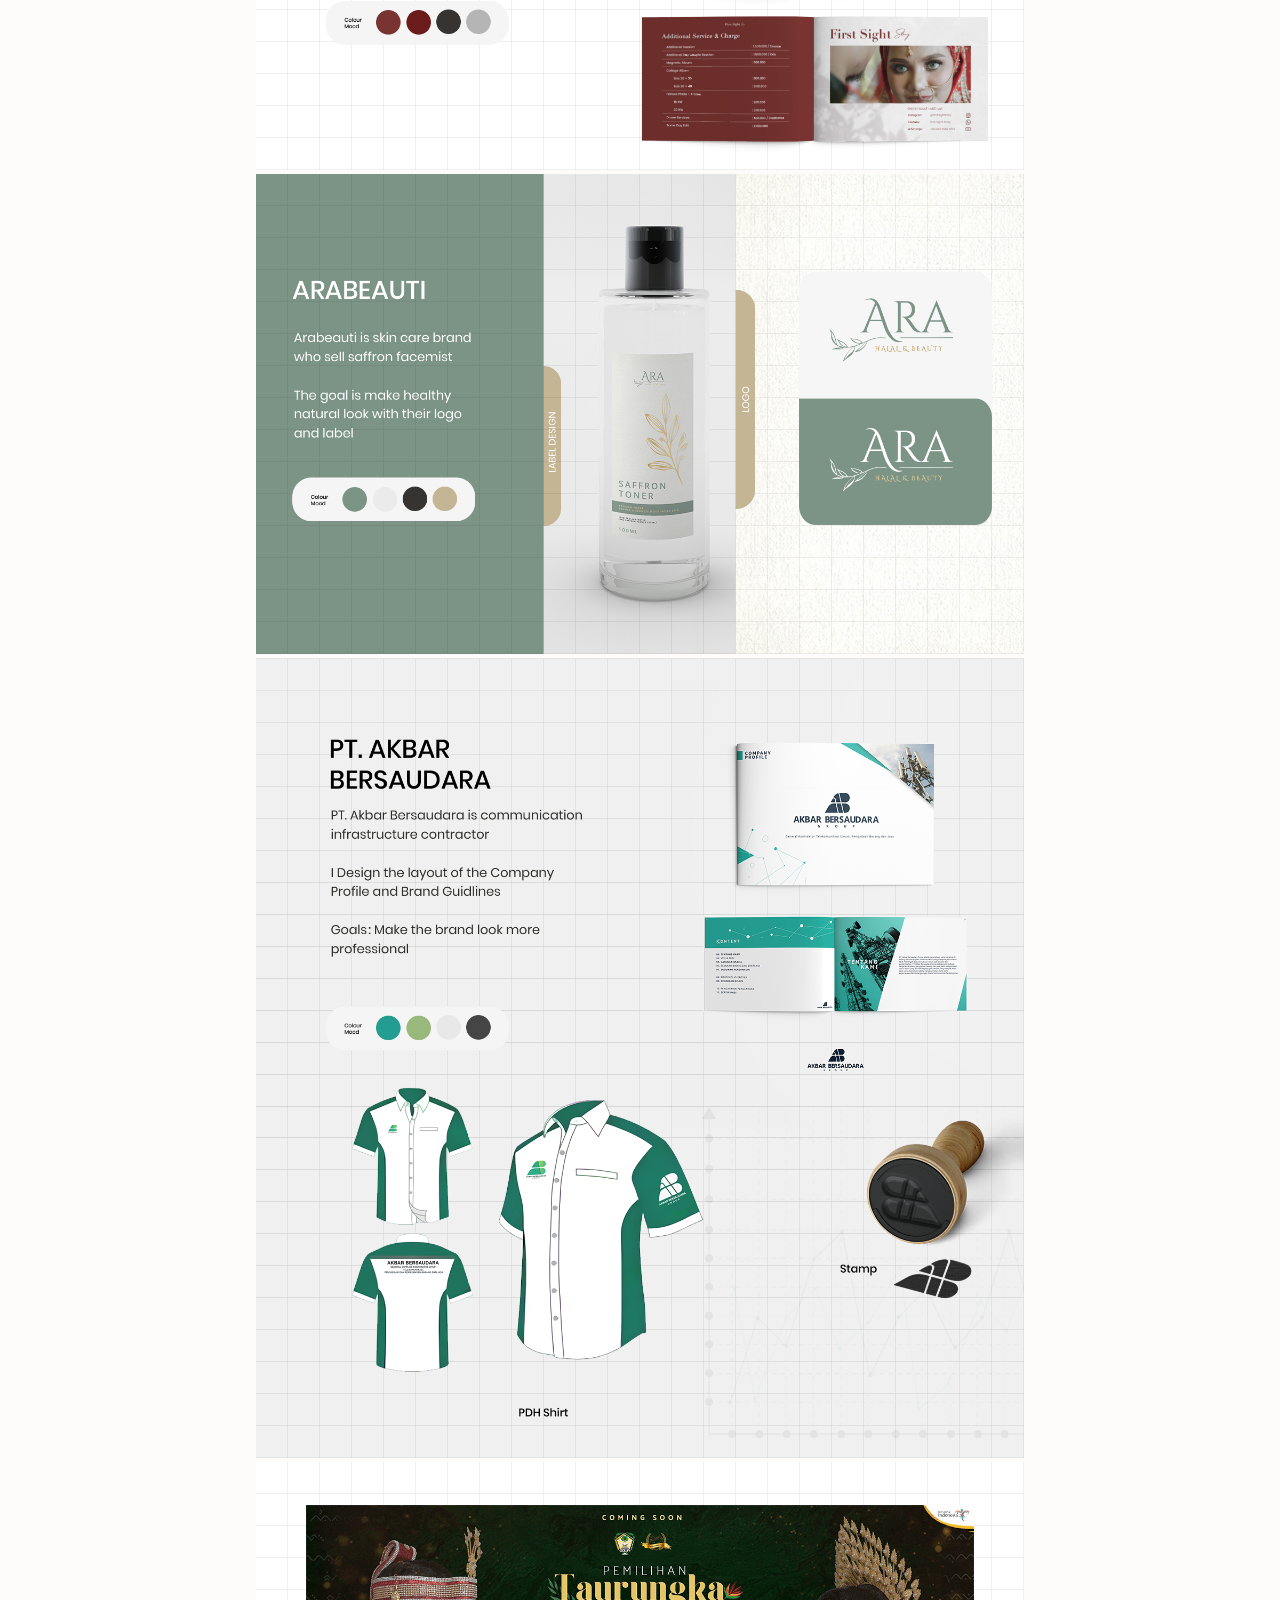
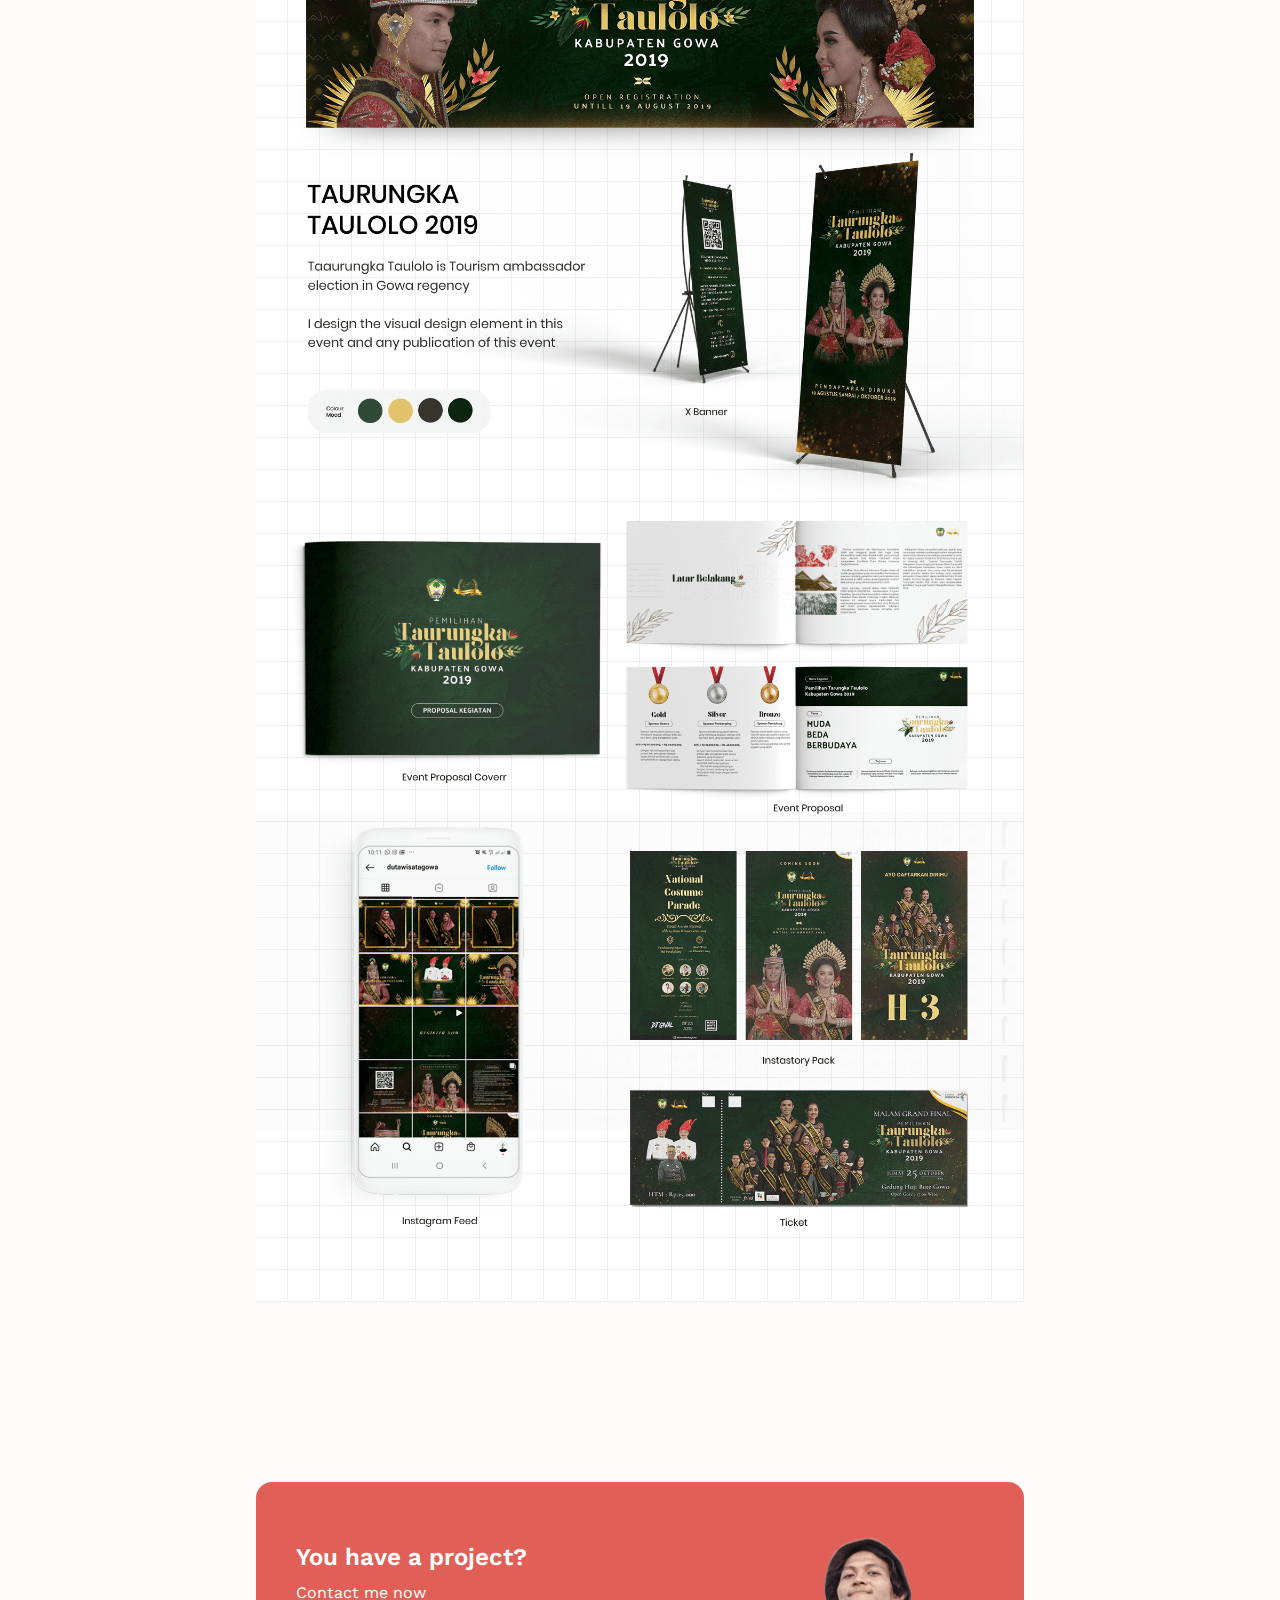
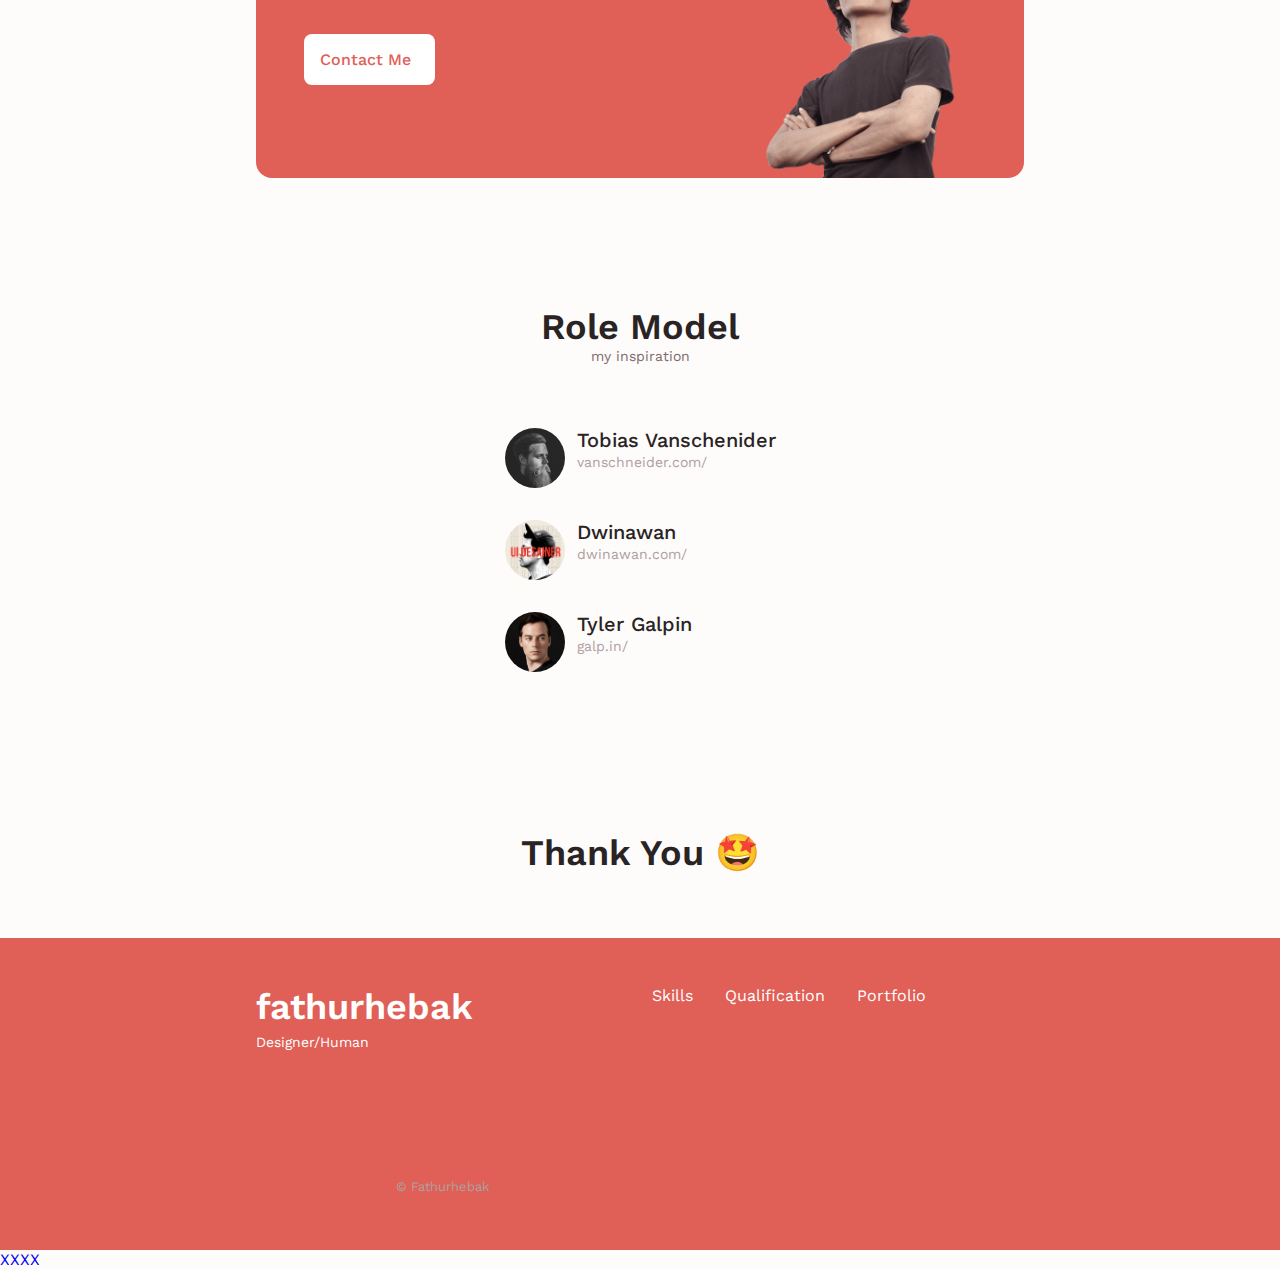
==== commit 01f8027d: "Update index.html" ====
--- a/index.html
+++ b/index.html
@@ -163,14 +163,14 @@
                 
                 <div class="skills__container container grid">
                     <div>
-                        <!-- SKIL1 -->
+                        <!-- SKILL1 -->
                         <div class="skills__content skills__open">
                             <div class="skills__header">
                                 <i class="uil uil-image-edit skills__icon"></i>
 
                                 <div>
                                     <h1 class="skills__title">Graphic Designer</h1>
-                                    <span class="skills__subtitle">More than 4 years</span>
+                                    <span class="skills__subtitle">More than 3 years</span>
                                 </div>
 
                                 <i class="uil uil-angle-down skills__arrow"></i>
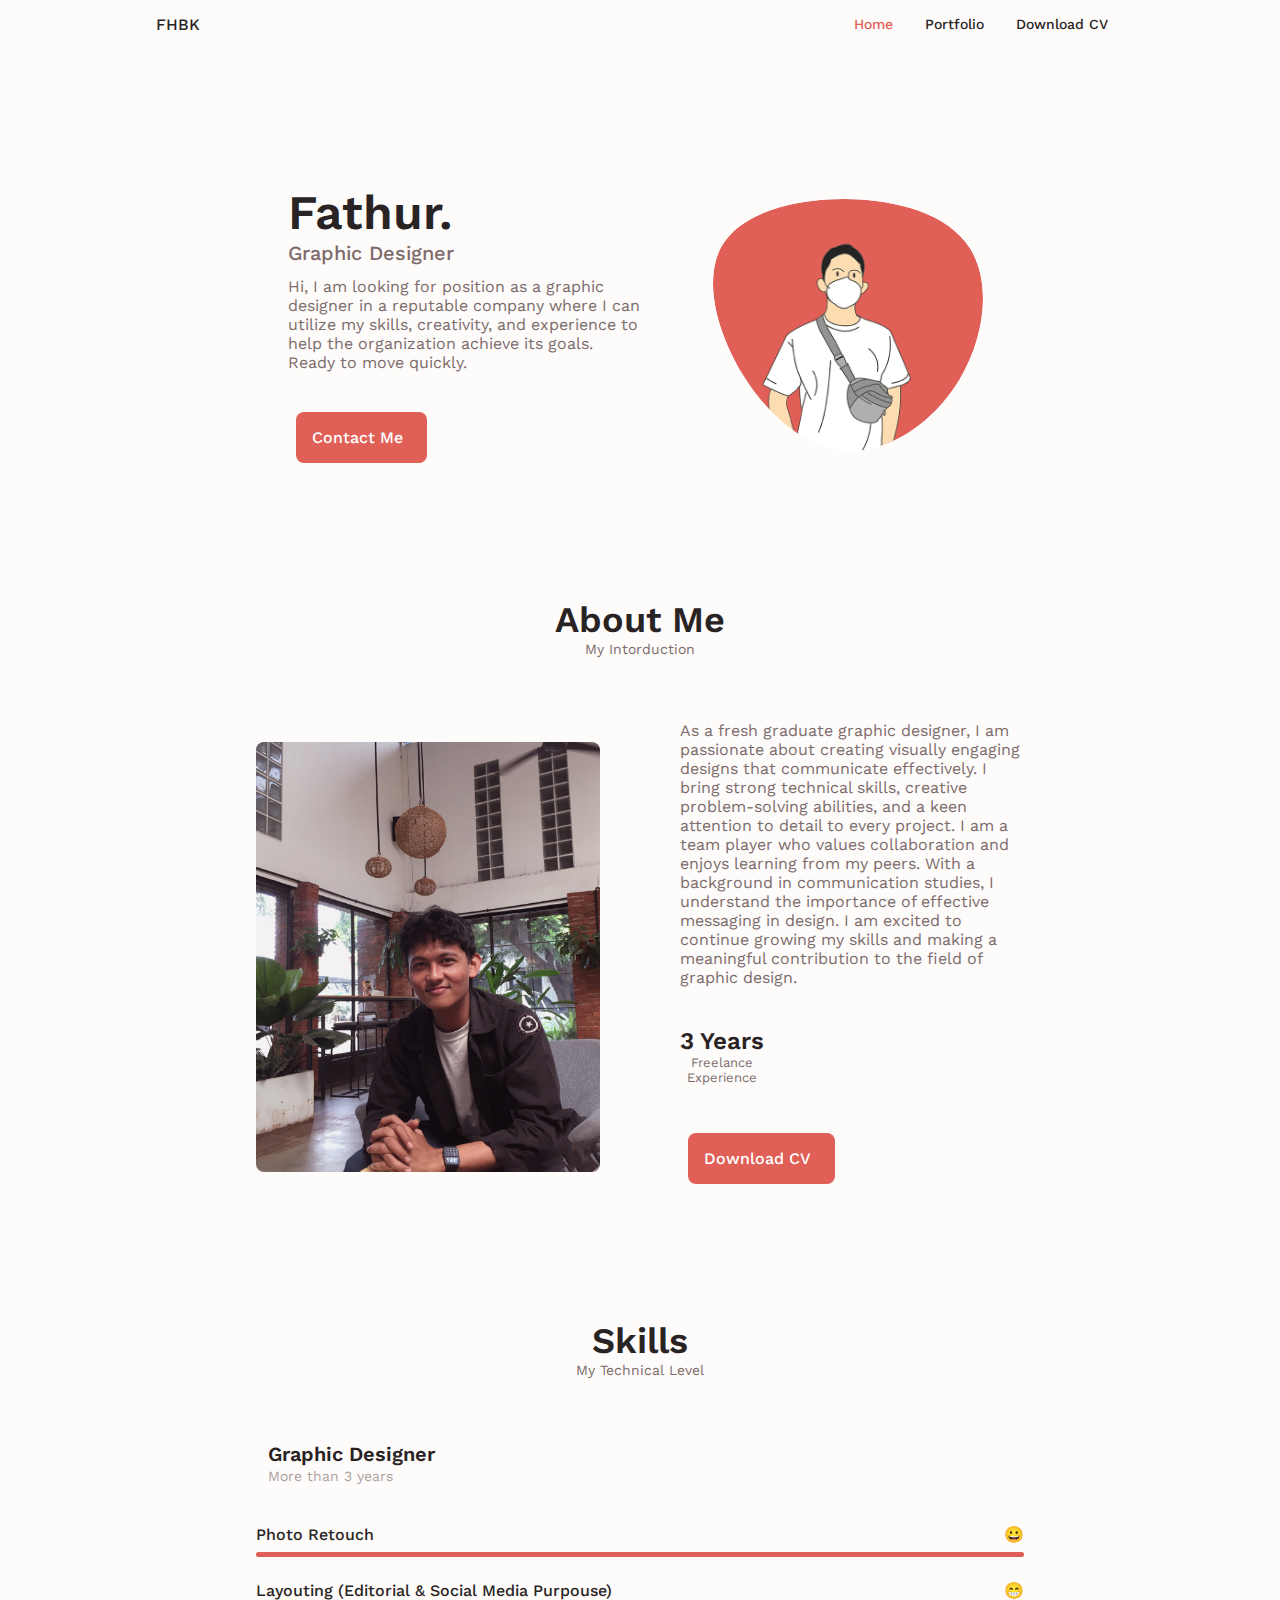
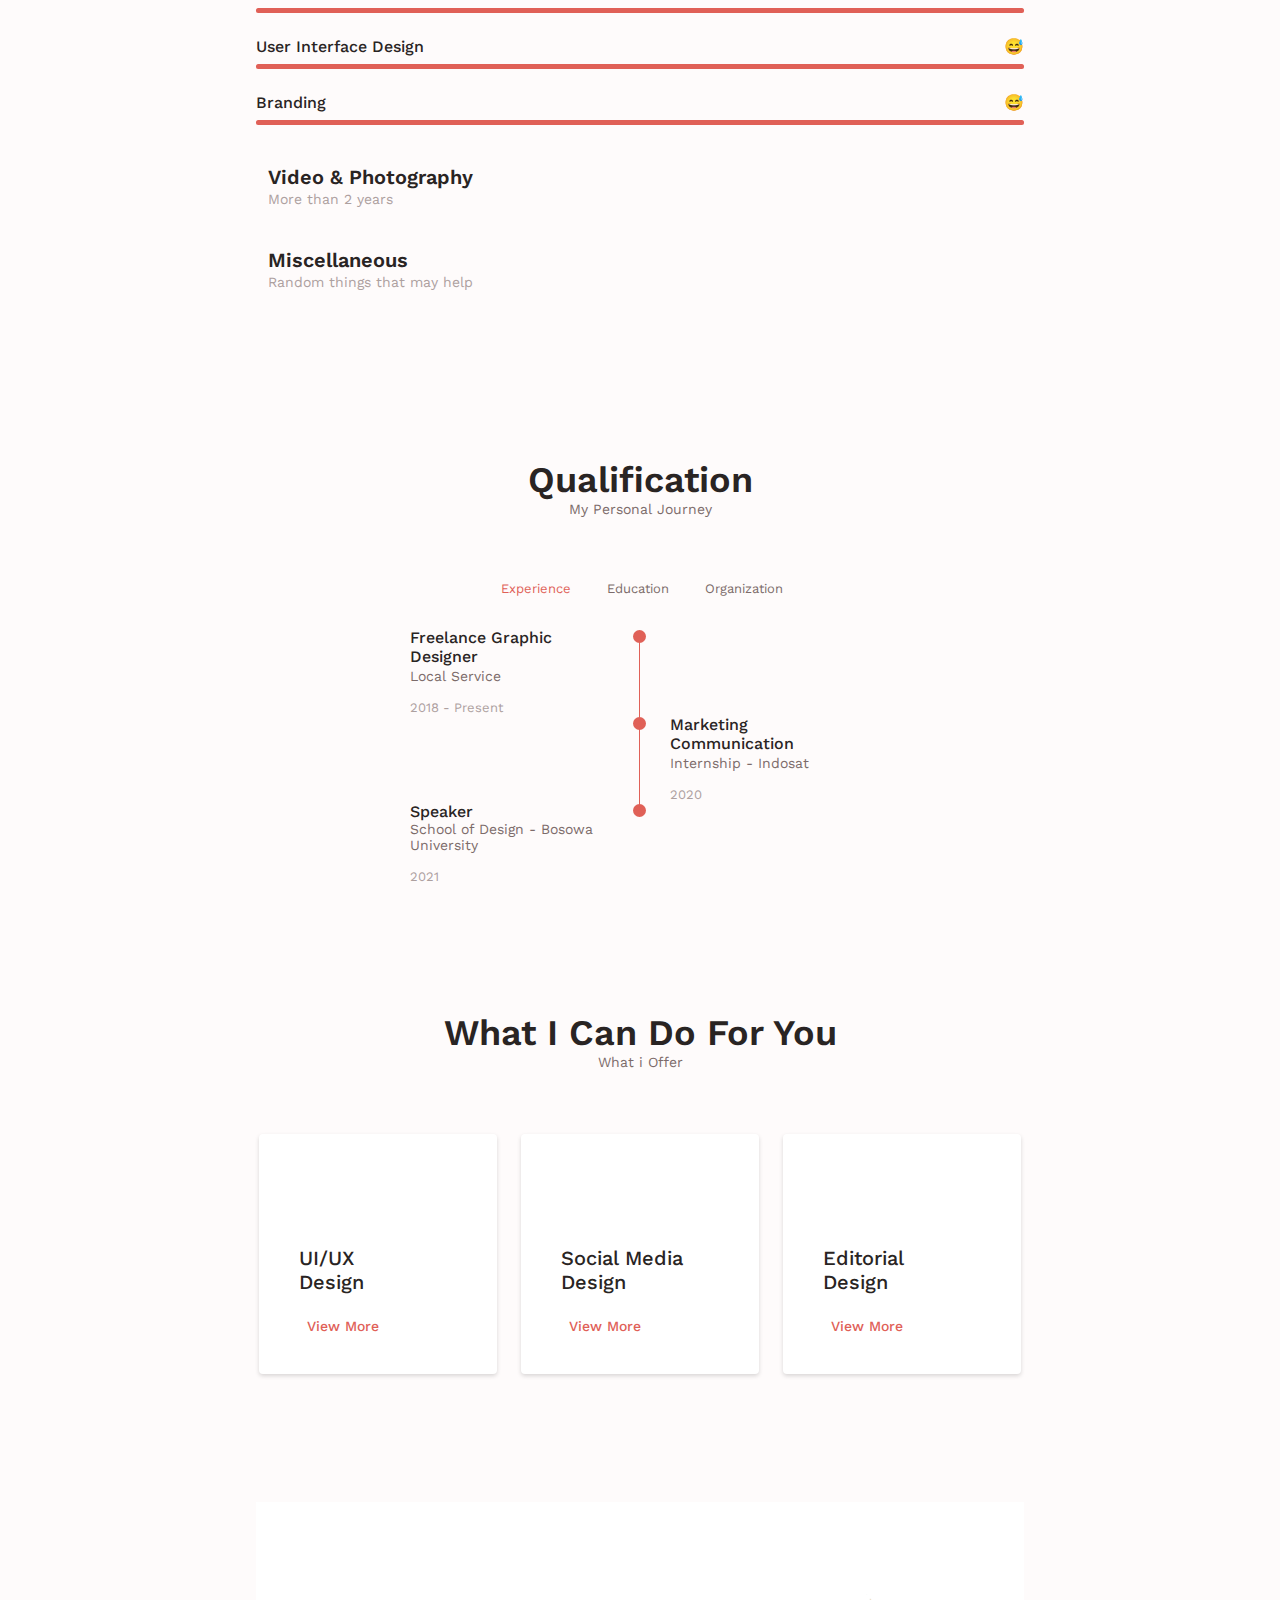
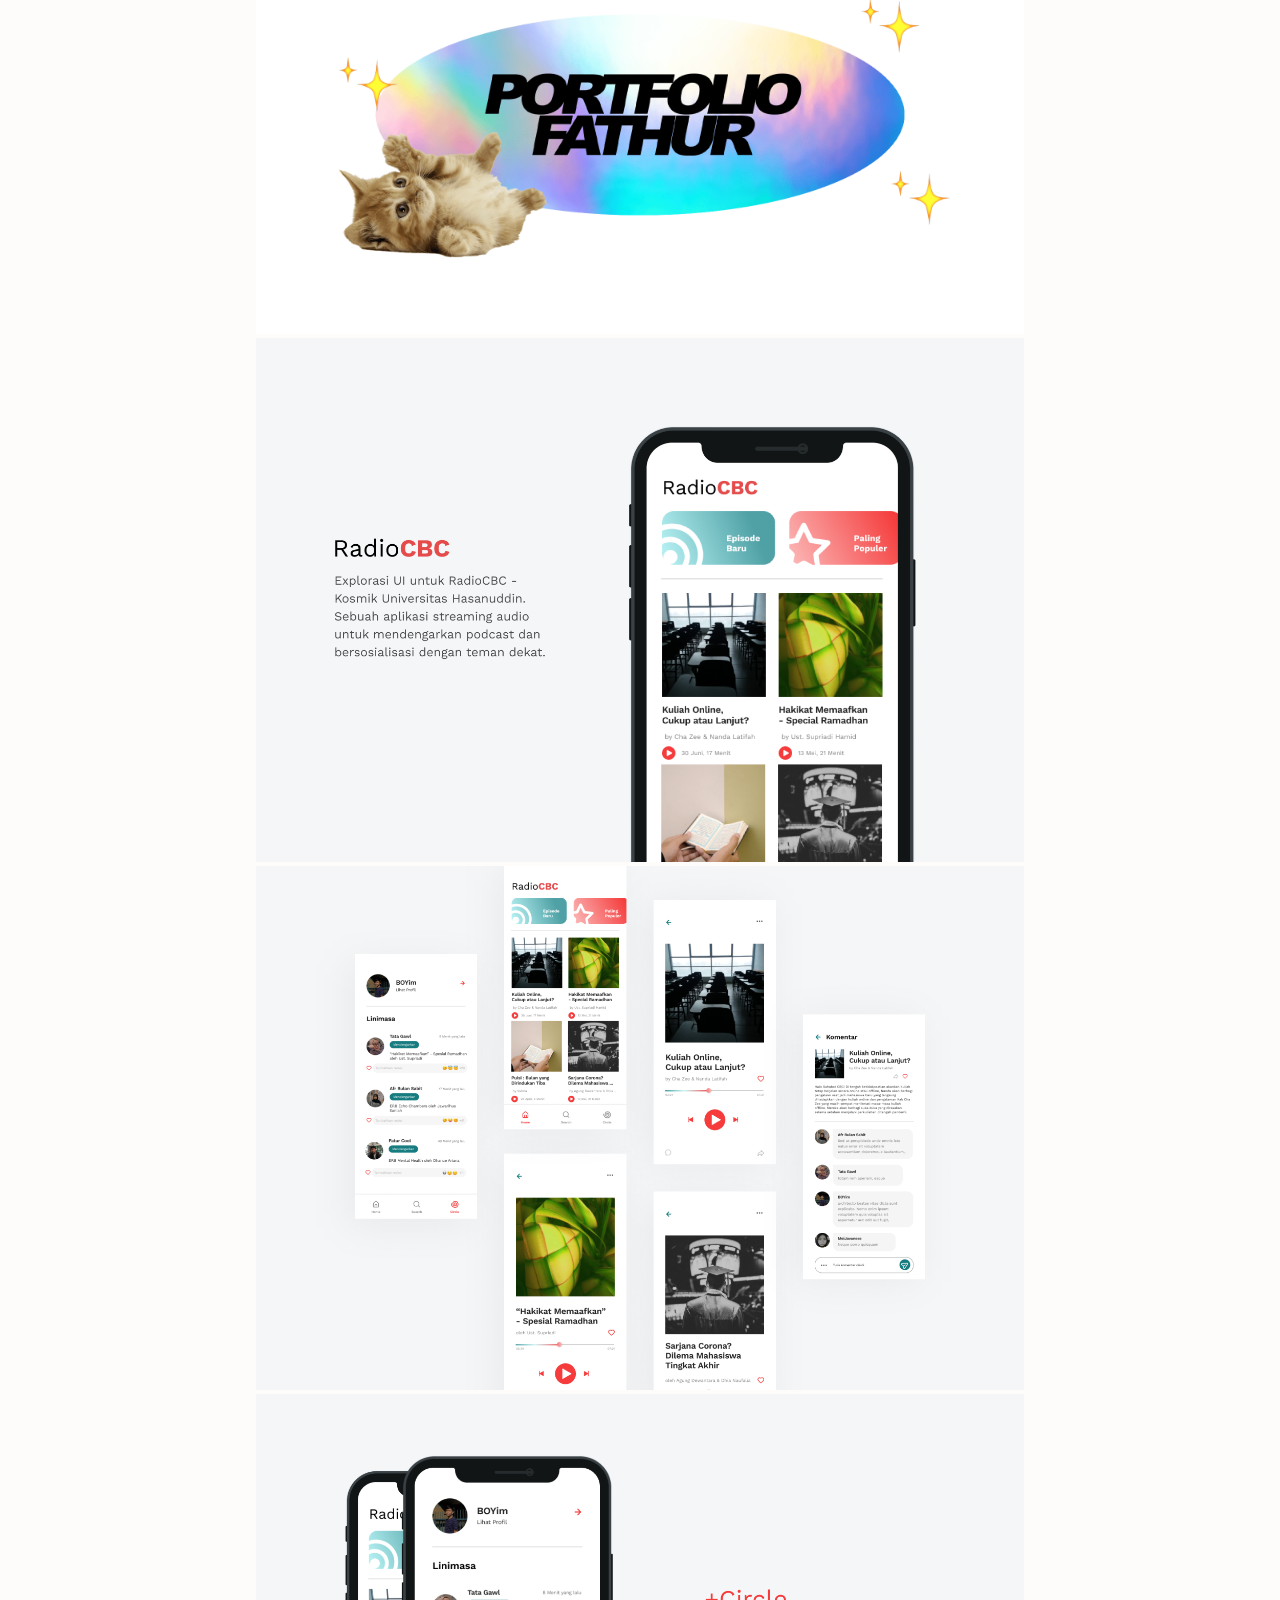
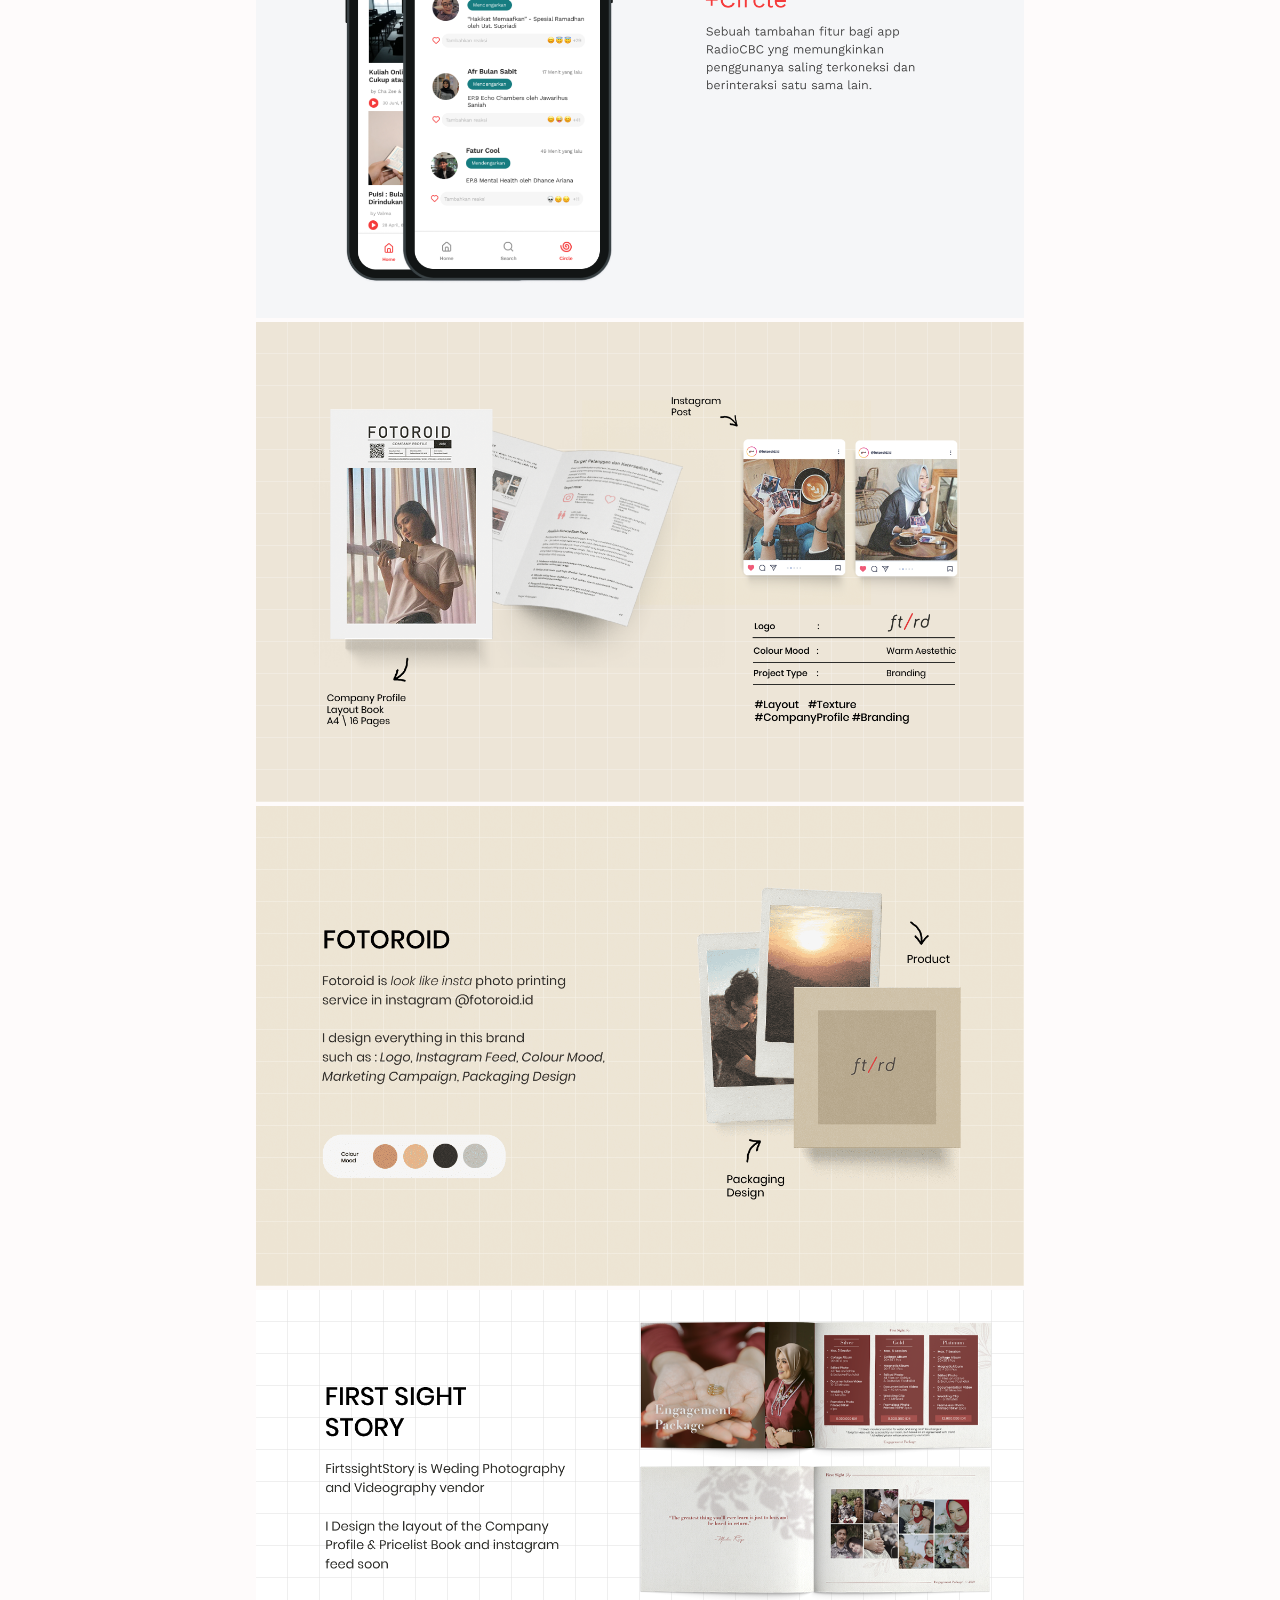
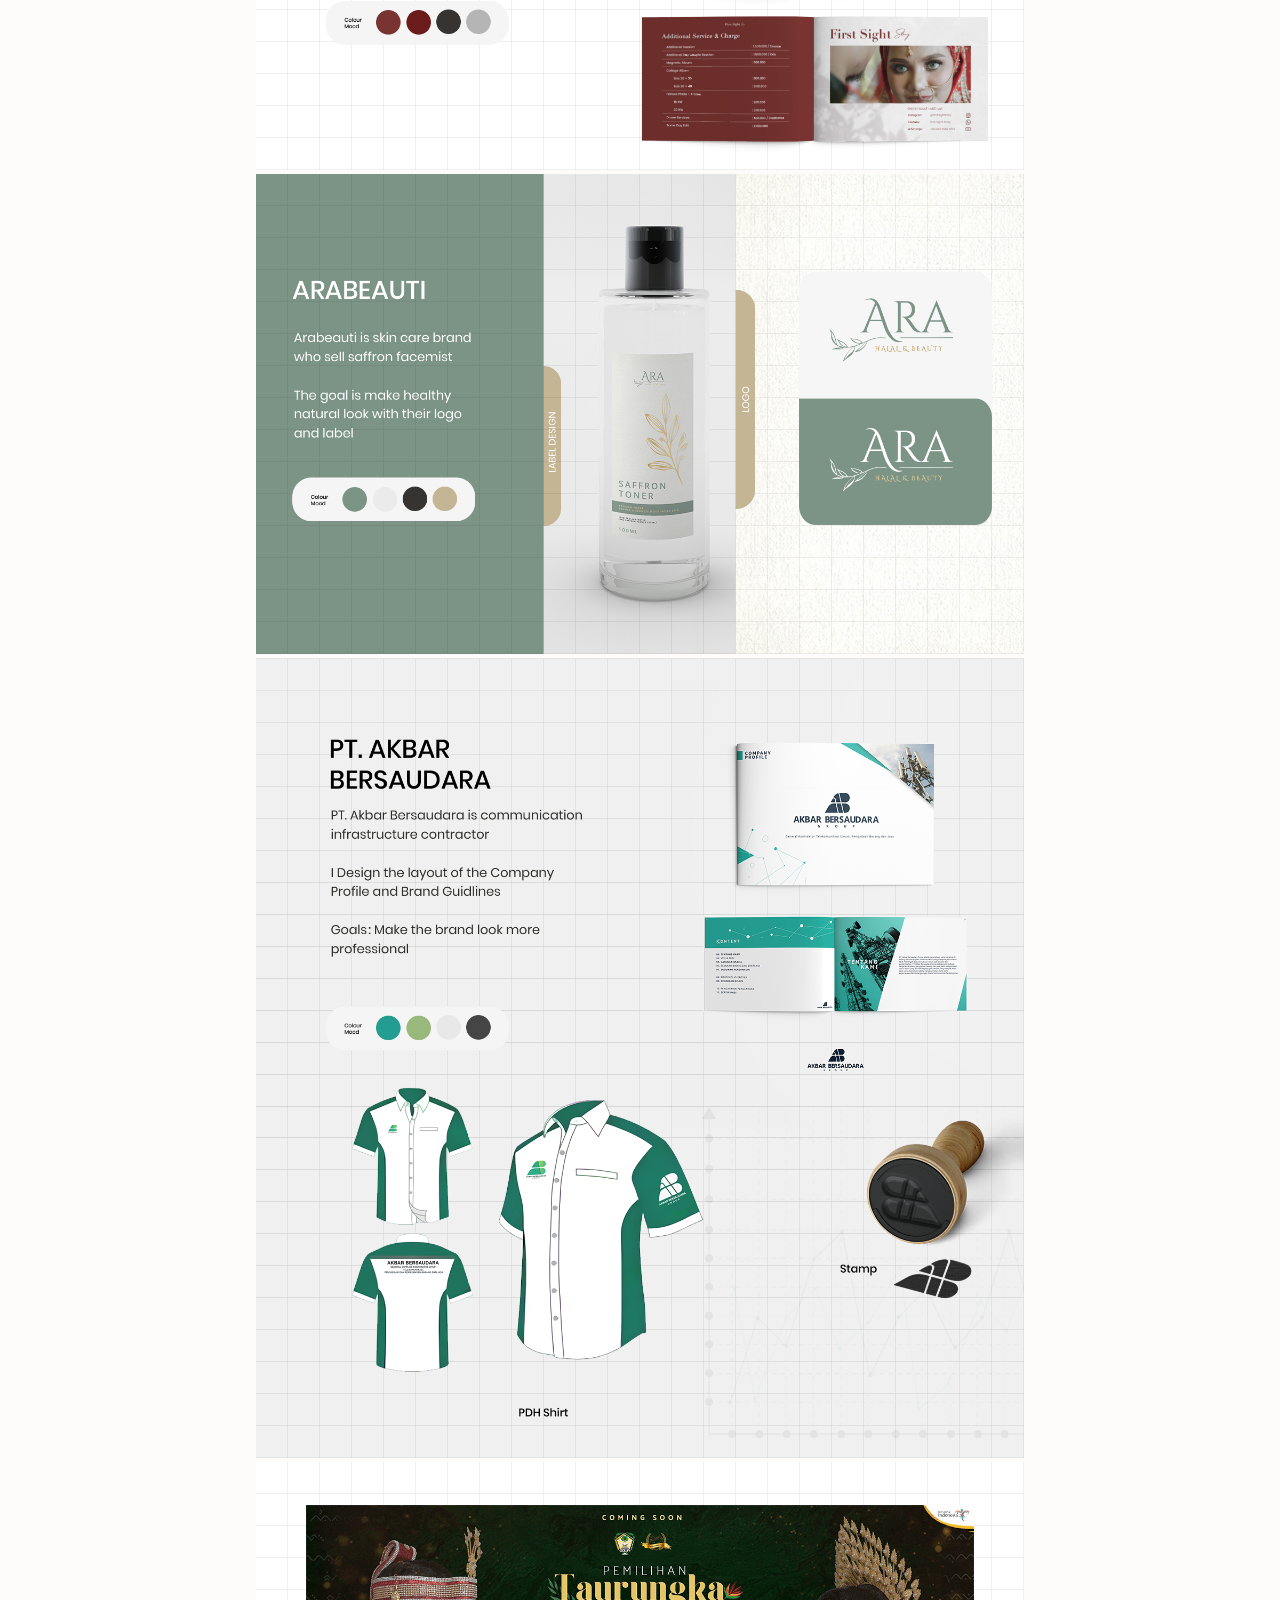
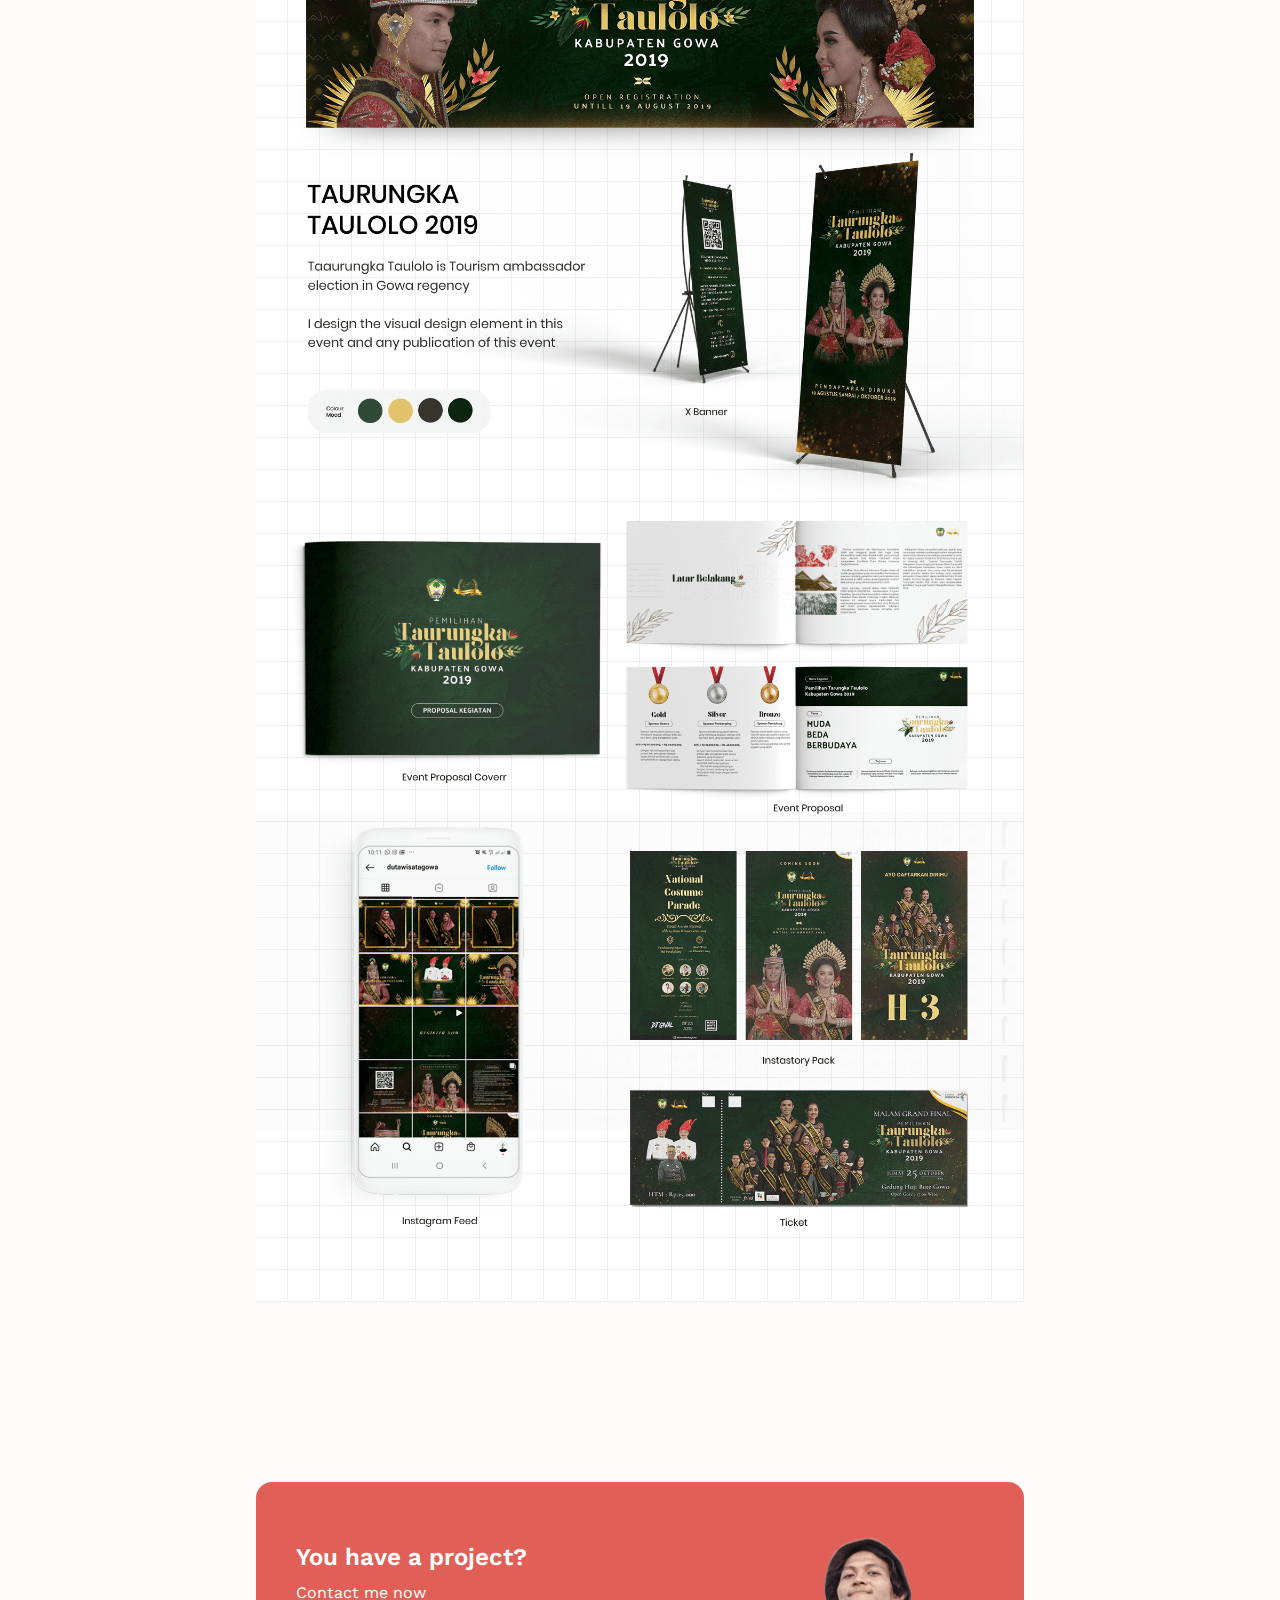
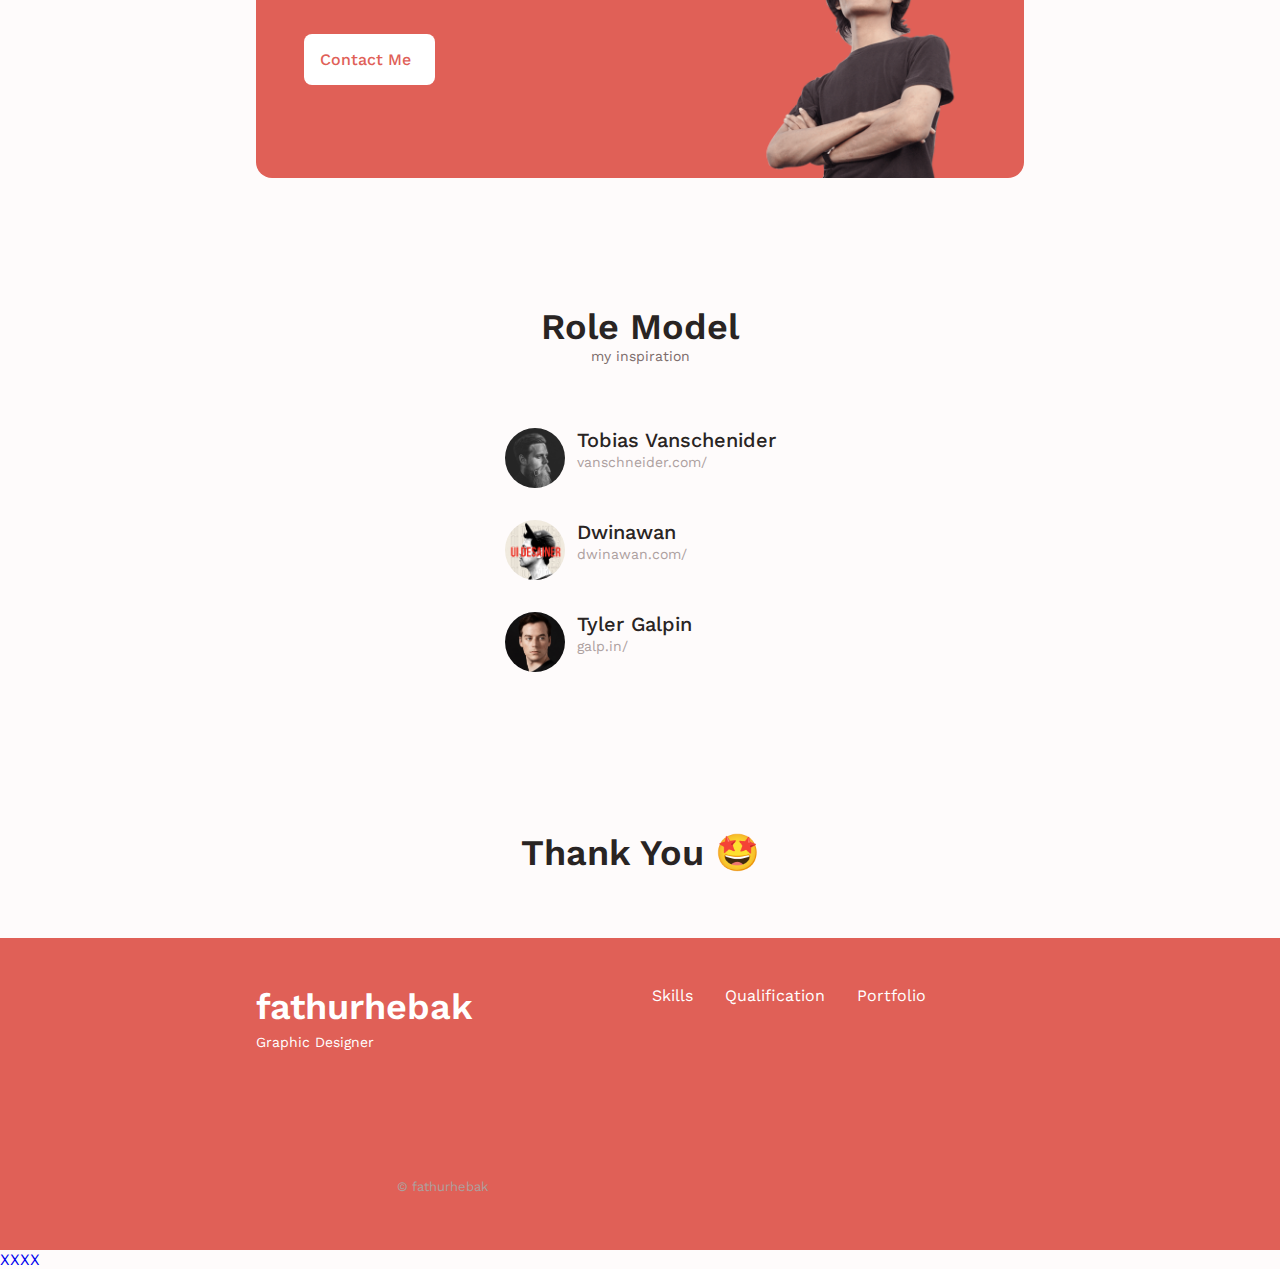
==== commit bbc9253e: "Update index.html" ====
--- a/index.html
+++ b/index.html
@@ -740,7 +740,7 @@
             <div class="footer__container container grid">
                 <div>
                     <h1 class="footer__title">fathurhebak</h1>
-                    <span class="footer__subtitle">Designer/Human</span>
+                    <span class="footer__subtitle">Graphic Designer</span>
                 </div>
 
                 <ul class="footer__links">
@@ -755,7 +755,7 @@
                     </li>
                 </ul>
 
-            <p class="footer__copy">&#169; Fathurhebak</p>
+            <p class="footer__copy">&#169; fathurhebak</p>
             </div>
         </div>
 <div class="blog">
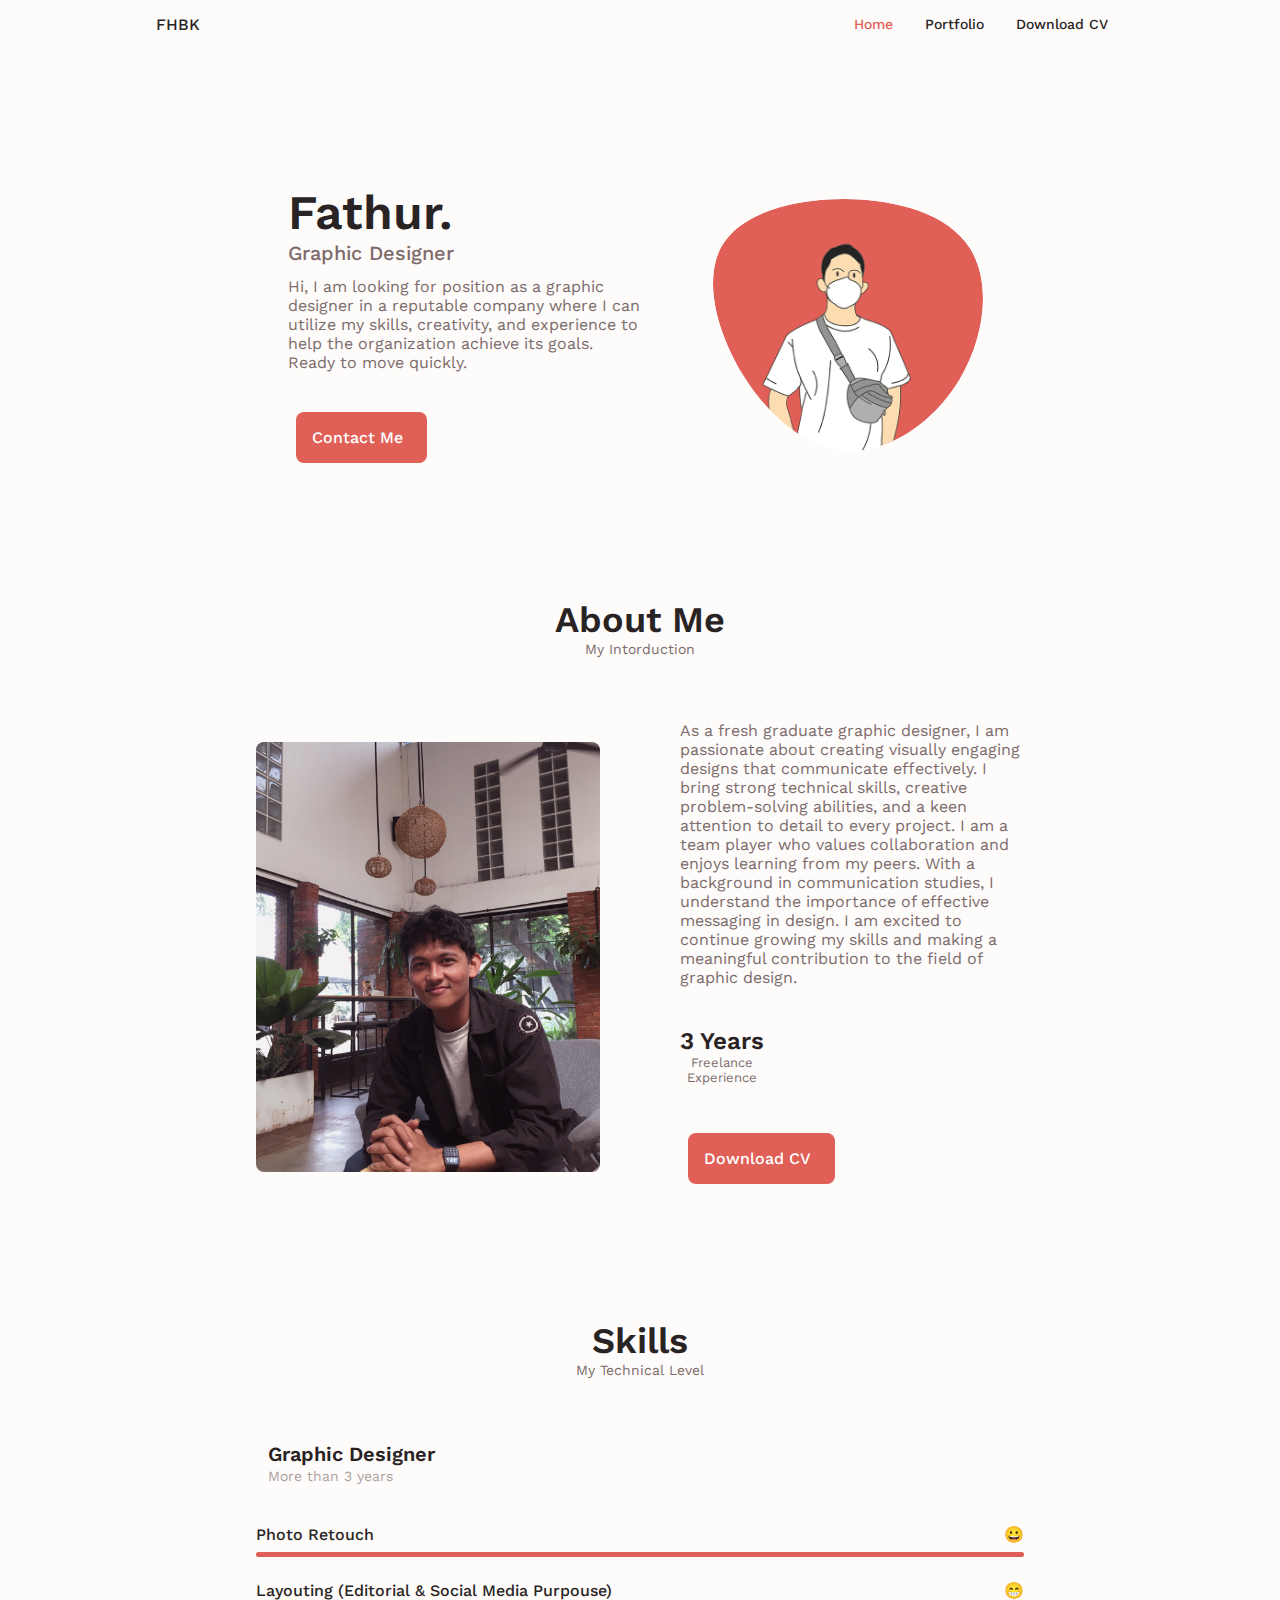
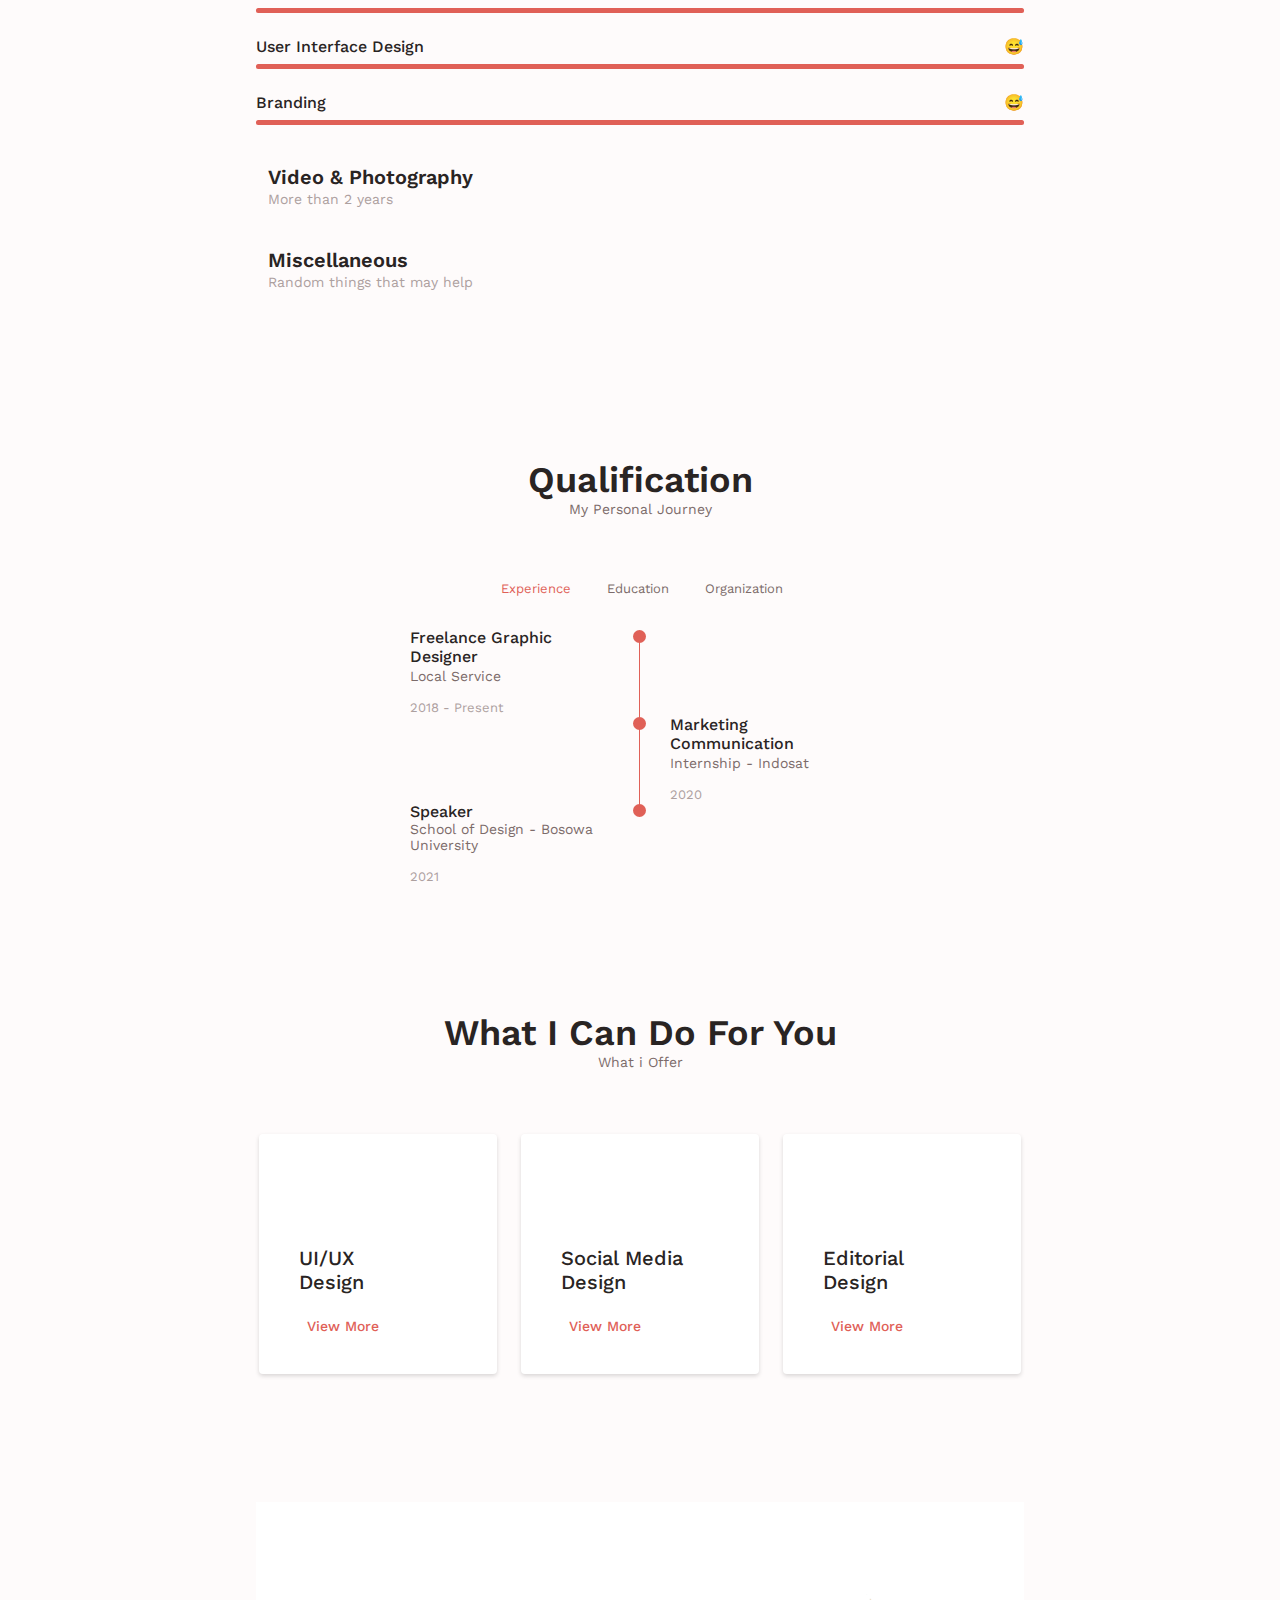
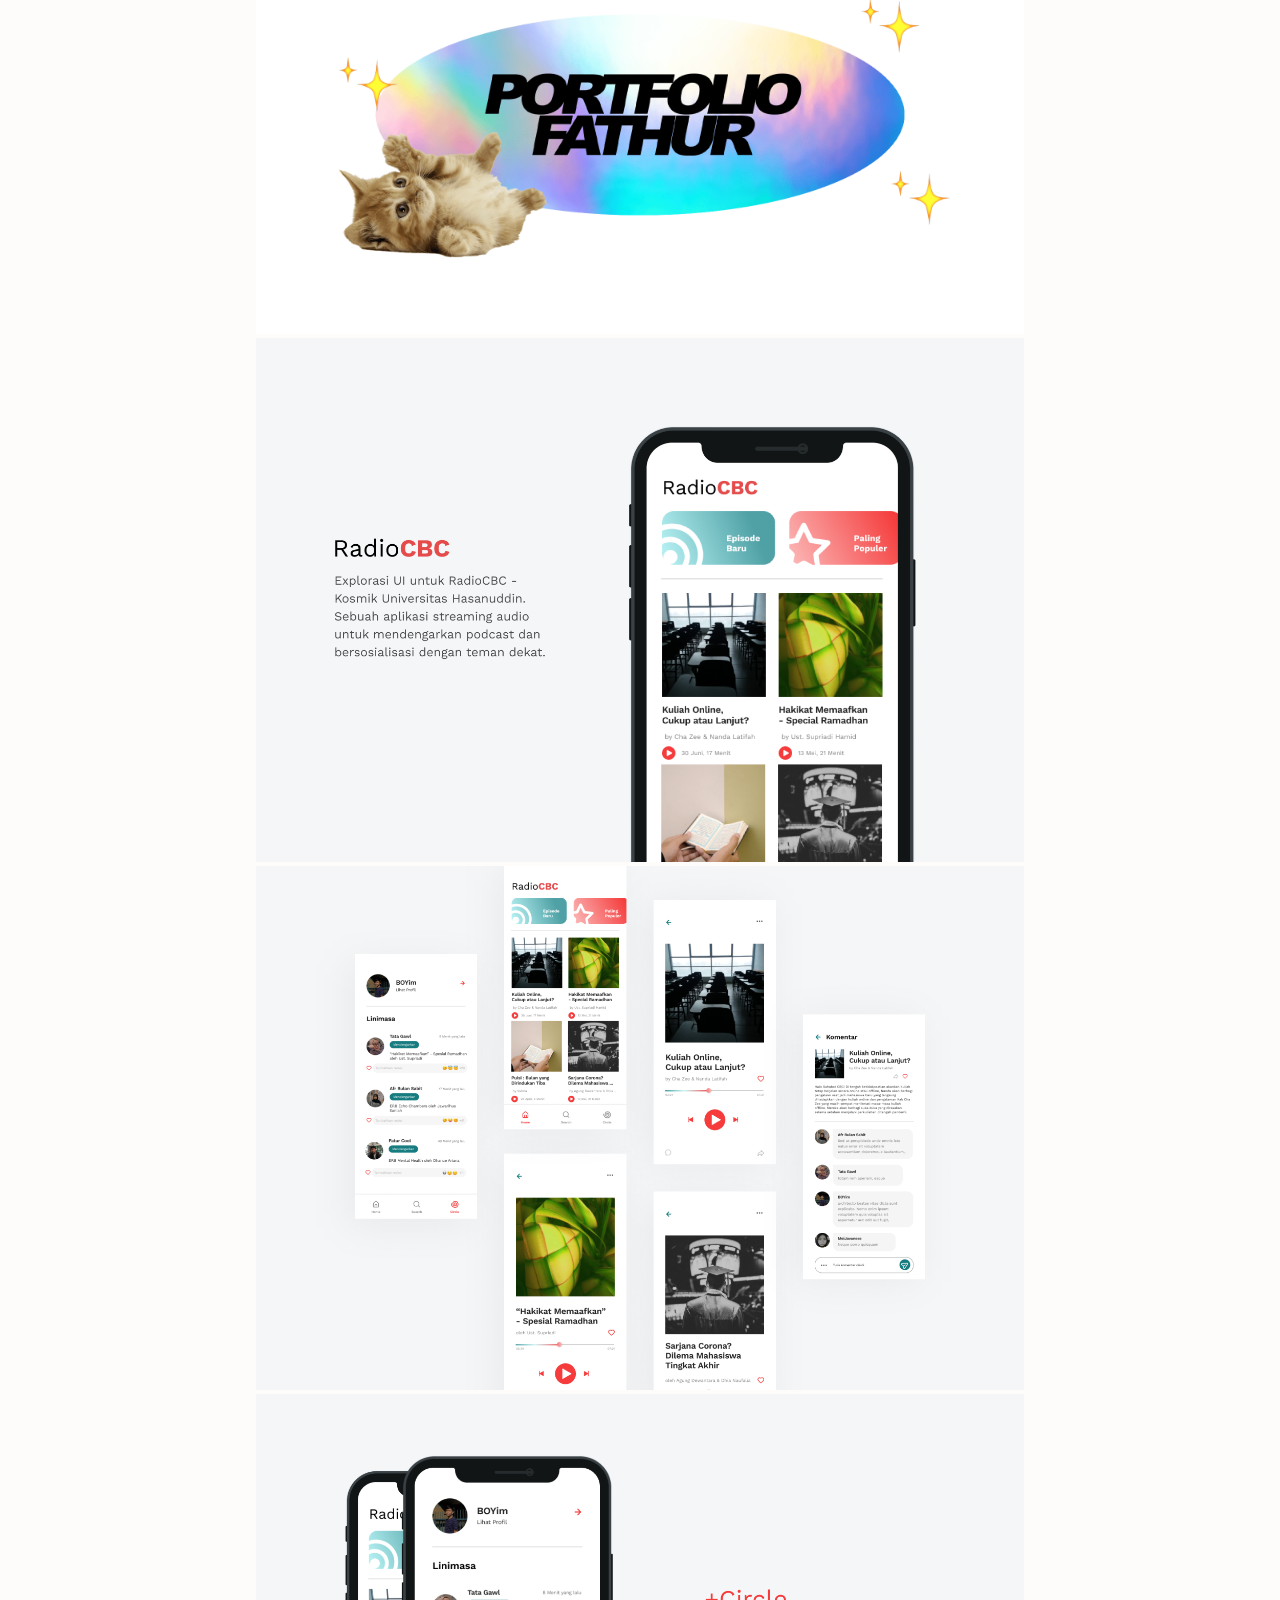
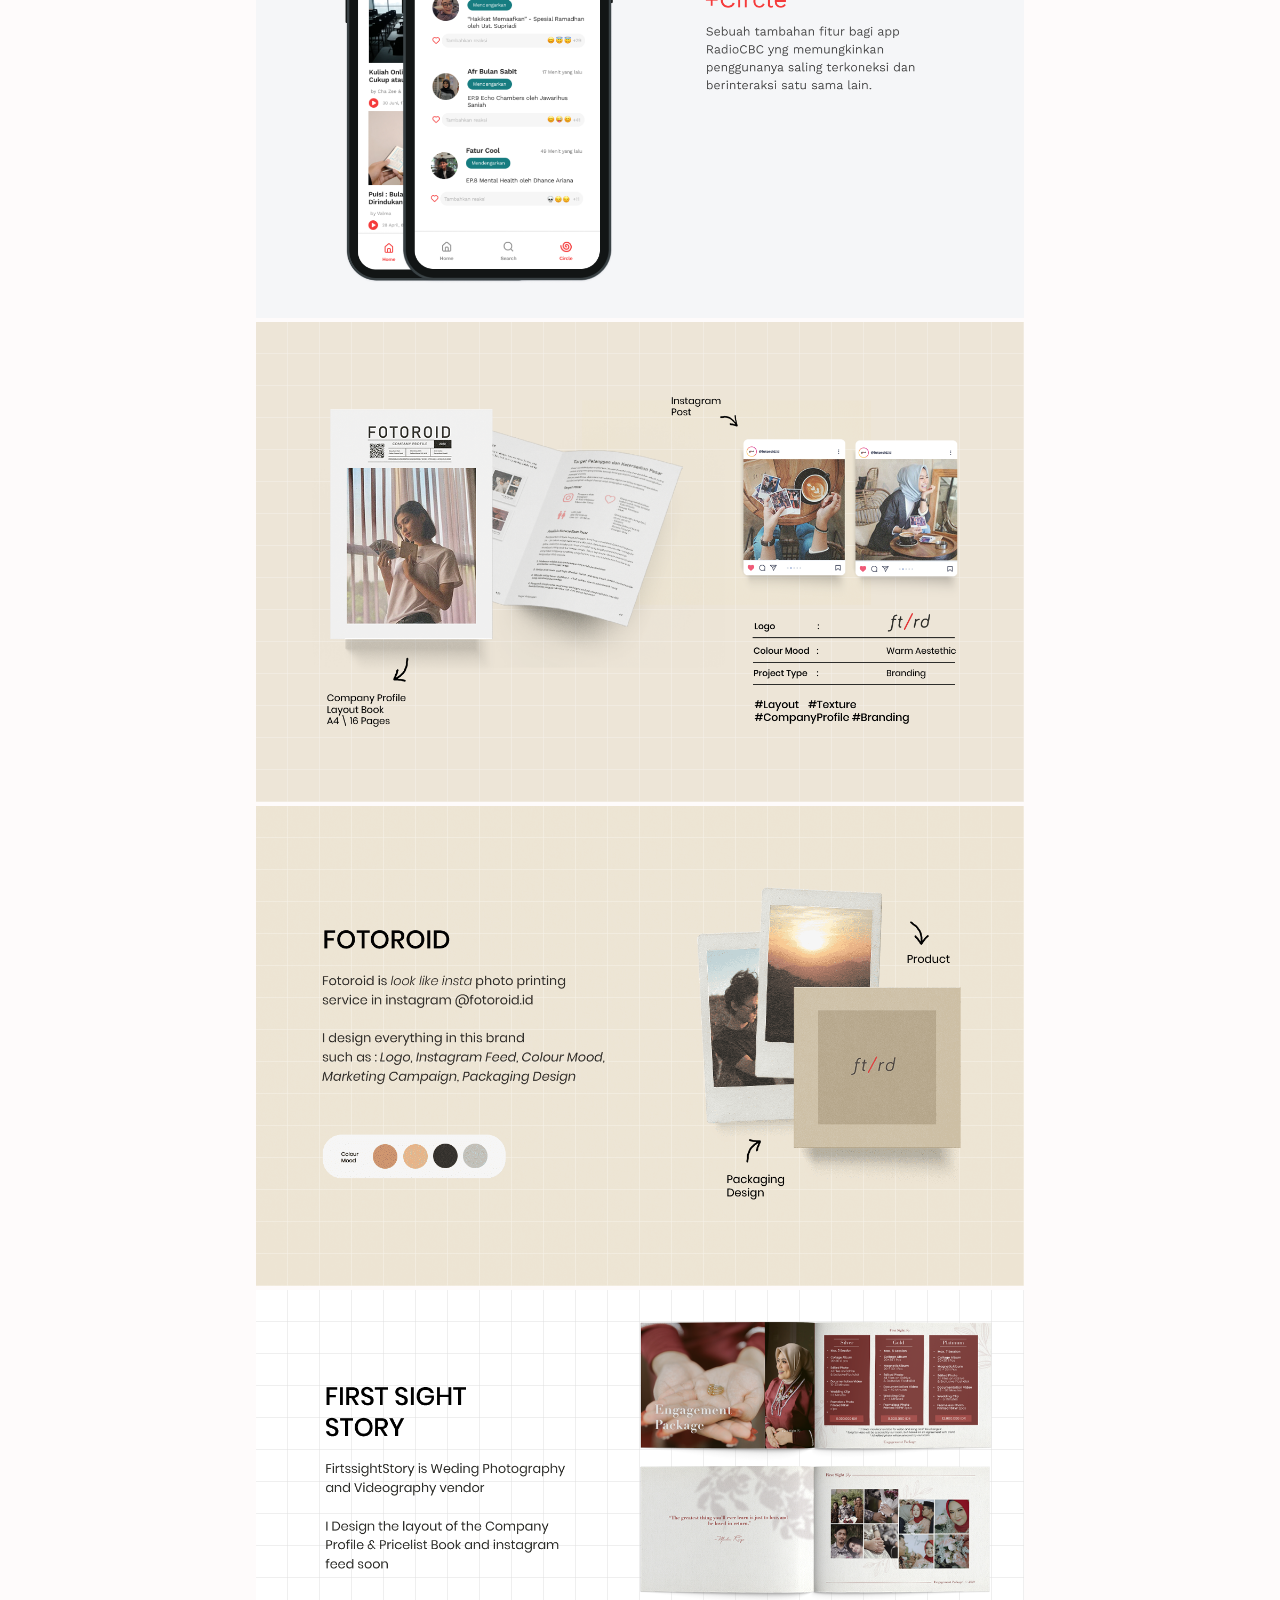
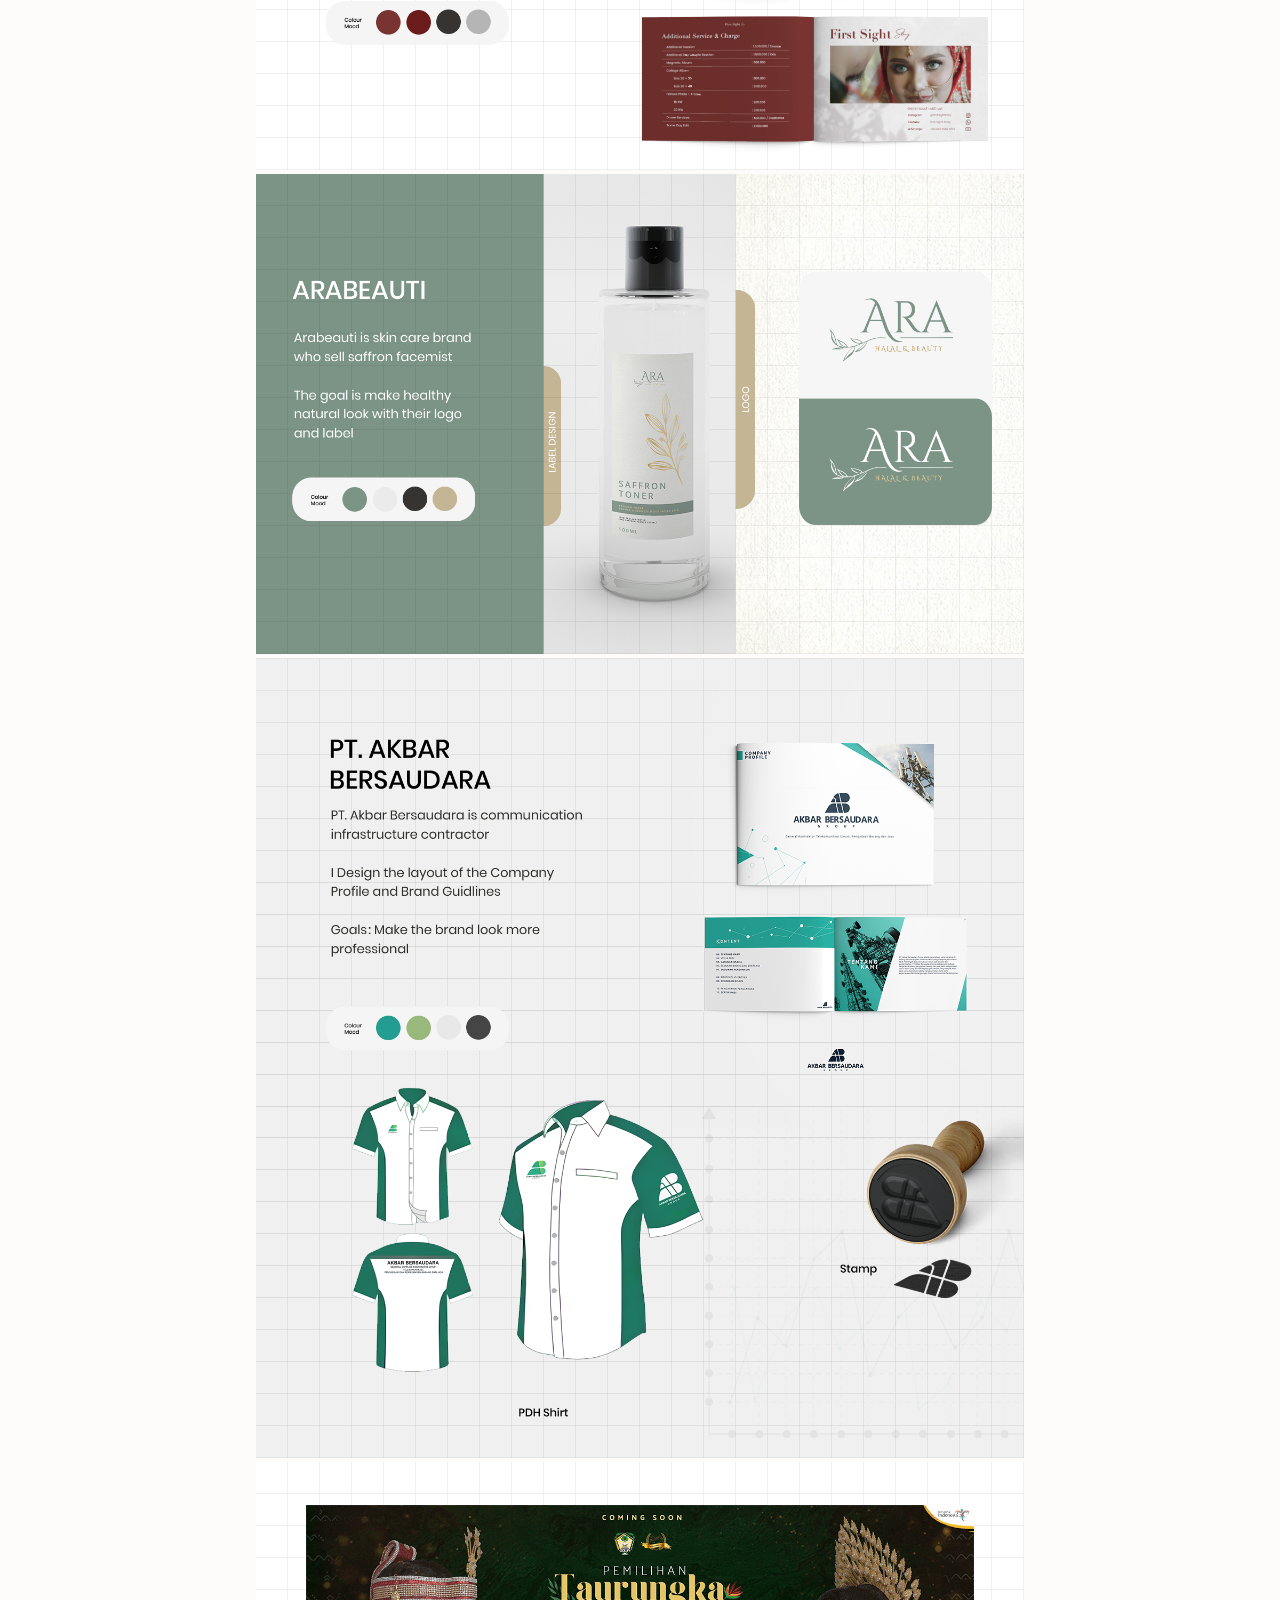
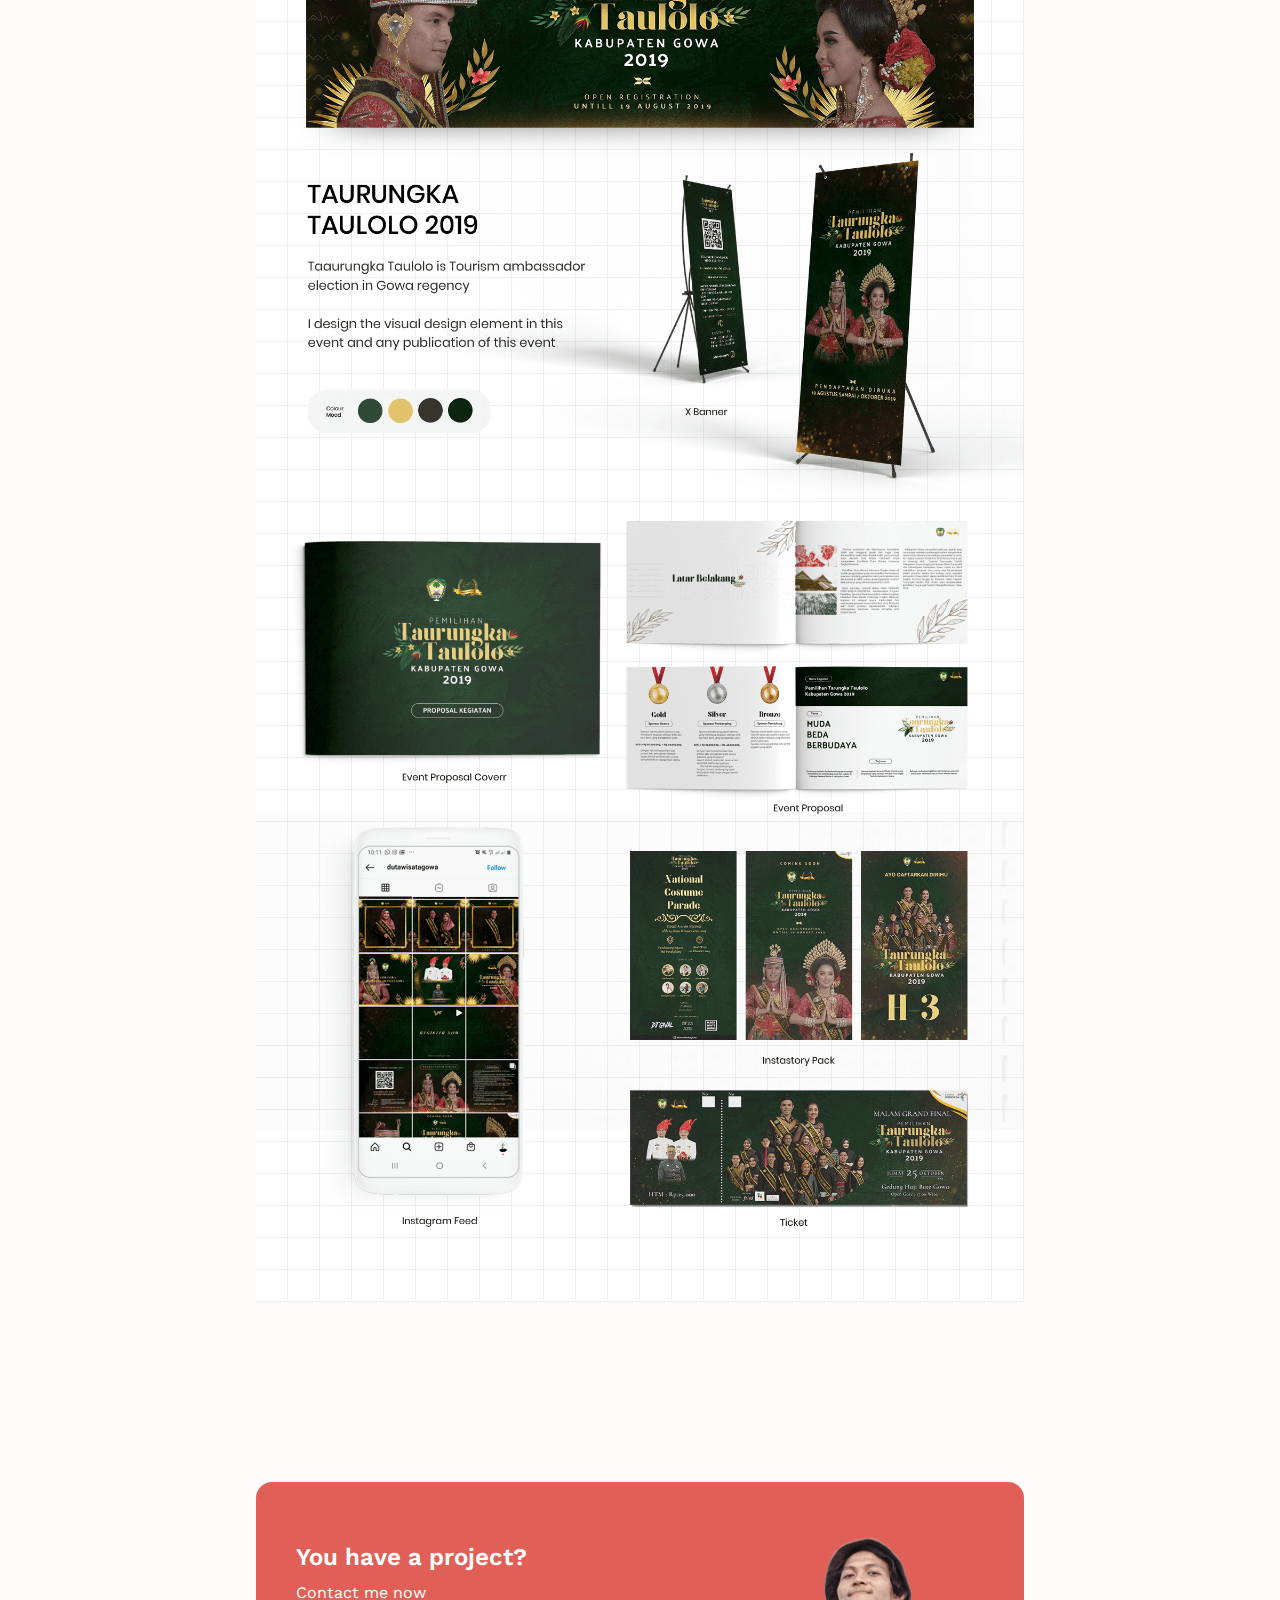
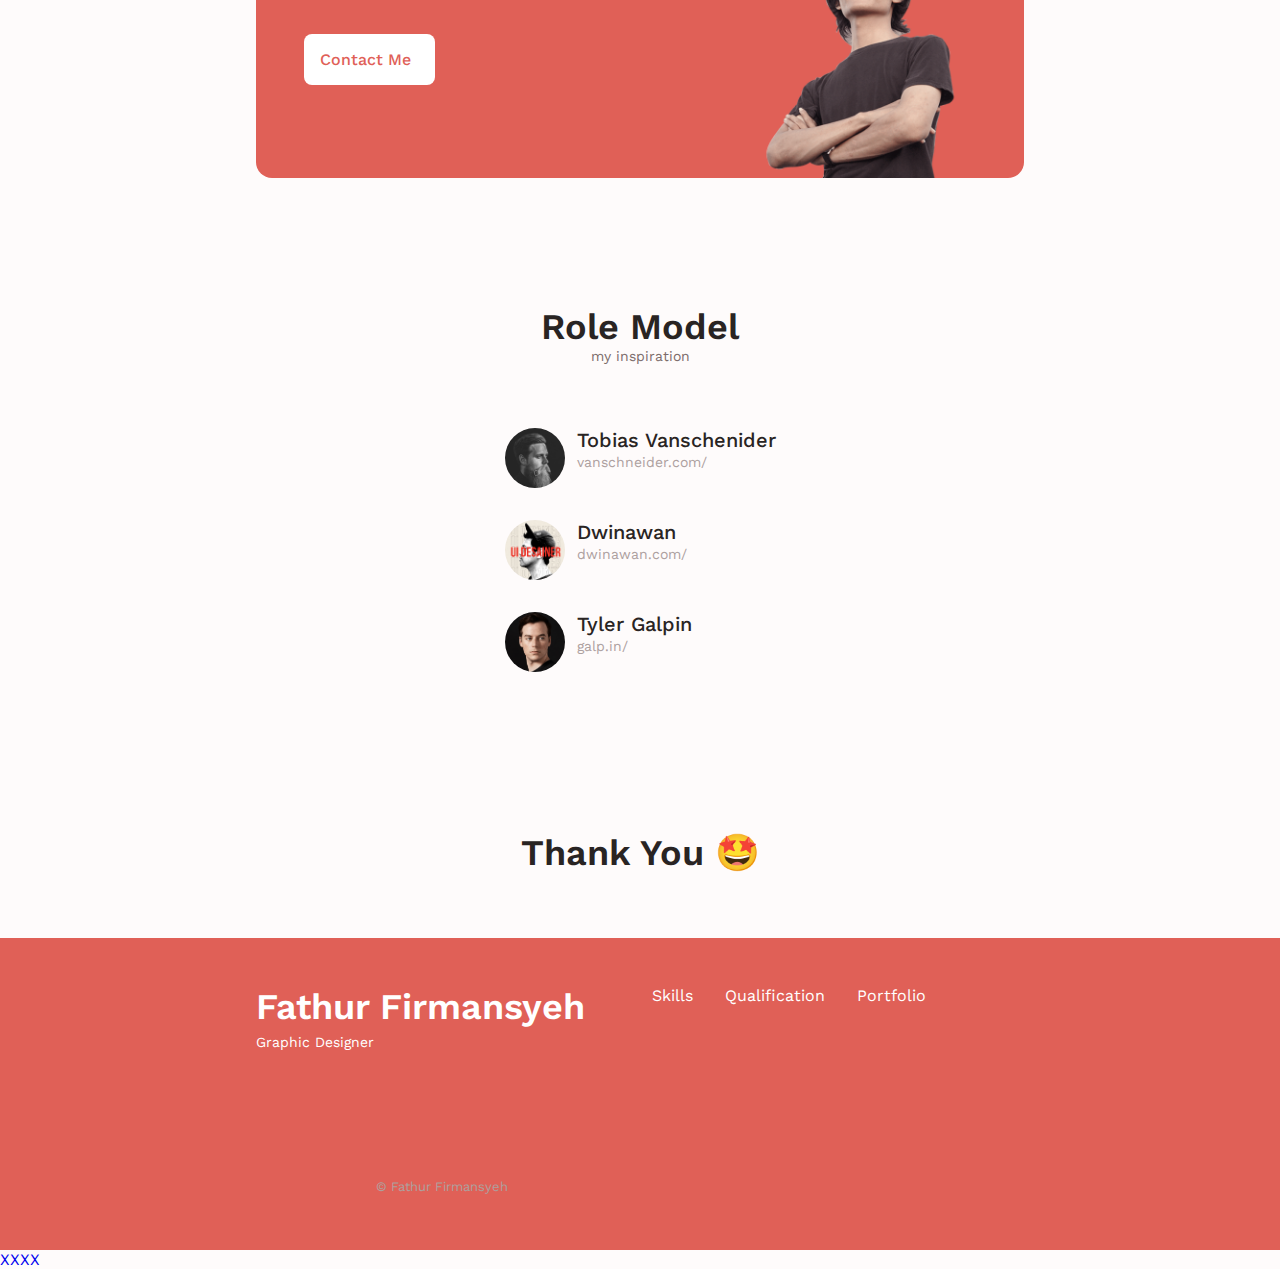
==== commit 92b2f9dc: "Update index.html" ====
--- a/index.html
+++ b/index.html
@@ -739,7 +739,7 @@
             <div class="footer__bg">
             <div class="footer__container container grid">
                 <div>
-                    <h1 class="footer__title">fathurhebak</h1>
+                    <h1 class="footer__title">Fathur Firmansyeh</h1>
                     <span class="footer__subtitle">Graphic Designer</span>
                 </div>
 
@@ -755,7 +755,7 @@
                     </li>
                 </ul>
 
-            <p class="footer__copy">&#169; fathurhebak</p>
+            <p class="footer__copy">&#169; Fathur Firmansyeh</p>
             </div>
         </div>
 <div class="blog">
